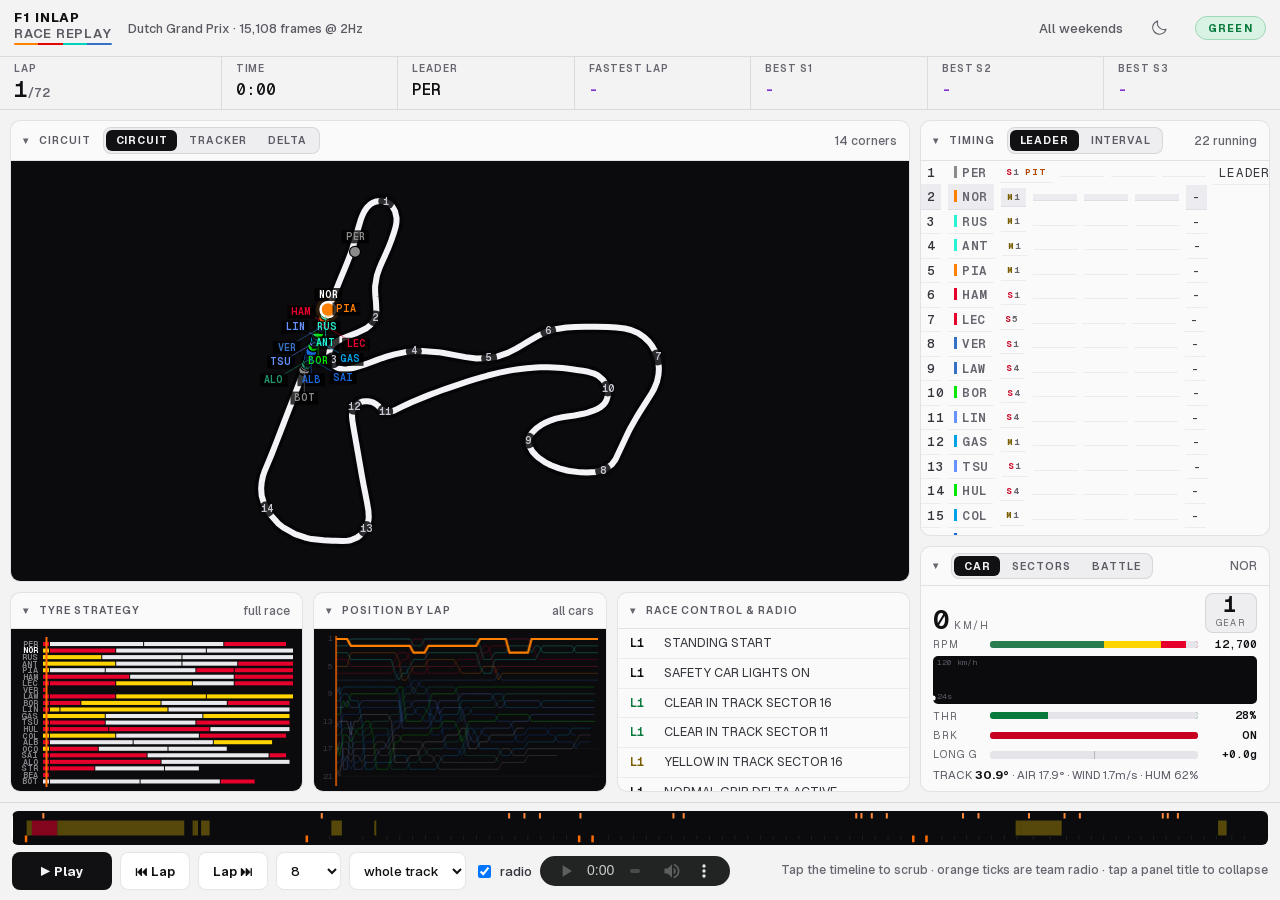
==== replay/dashboard.html @ 136c3734 "site: 2026-09-28 10:29 UTC" ====
<!doctype html>
<html lang="en">
<meta charset="utf-8">
<meta name="viewport" content="width=device-width,initial-scale=1,viewport-fit=cover">
<title>Race replay · F1 Inlap</title>
<link rel="stylesheet" href="../assets/brand.css">
<script>
(function(){var t=null;try{t=localStorage.getItem("inlap-theme")}catch(e){}if(t==="light"||t==="dark")document.documentElement.setAttribute("data-theme",t)})();
</script>
<script src="../assets/theme.js" defer></script>
<link rel="icon" href="../favicon.png" type="image/png">

<style>
  /* Old-school FOM timing screen: monospace, black, purple = overall best,
     green = personal best, yellow = neither. */
  :root{
    /* F1 Inlap design layer (28 Sep 2026): carbon surfaces a few points apart, grid lines as
       low-opacity white, and an ink scale where even the faintest label clears WCAG AA
       (--dim was #5a5a66 at ~2.9:1). Colour is reserved for DATA: purple/green/yellow timing,
       tyre compounds, flags, and orange = team radio. Selection UI is neutral, never orange. */
    --bg:#08080a; --card:#0f0f13; --raise:#16161c; --inset:#0a0a0d;
    --line:rgba(255,255,255,.07); --line2:rgba(255,255,255,.13);
    --fg:#ececf0; --fg2:#c3c3cb; --muted:#9a9aa6; --dim:#80808c;
    --ui:"Geist",-apple-system,"Segoe UI",Roboto,sans-serif;
    --hard:#e9e9ee; --neg:#ff5a6e; --screen:#0b0b0e;
    --row-line:rgba(255,255,255,.04); --row-hover:#121217; --row-on:#16161c; --track:#18181f; --mid:#3a3a45;
    --ctl-hover:#1d1d25; --ctl-active:#22222b; --radio-on:#241505; --radio-hover:#1a1208; --thumb:#24242c;
    --flag-g:#062b16; --flag-g-line:#10502c; --flag-y:#2e2905; --flag-y-line:#6b5f16; --flag-r:#2c060f; --flag-r-line:#7a1f2c;
    --accent:#ff6c00; --purple:#b14bff; --green:#22e07a; --yellow:#ffd400; --red:#e8002d;
    --mono:"Geist Mono",'SF Mono',ui-monospace,Menlo,Consolas,monospace;
  }
  @media (prefers-color-scheme:light){:root:not([data-theme="dark"]){
    /* LIGHT theme: chrome, tower and panels go light; the CANVAS views (map, strategy, lap
       chart, timeline, telemetry trace) stay dark "screens" (--screen), because every colour
       drawn on them was chosen against a dark background. Timing colours are re-stepped to
       clear 4.5:1 as text on the light panel: purple 6.3, green 5.2, amber 5.9, soft 5.8. */
    --bg:#f3f3f4; --card:#fafafb; --raise:#ffffff; --inset:#eeeef1;
    --line:rgba(17,17,20,.10); --line2:rgba(17,17,20,.2);
    --fg:#111114; --fg2:#34343b; --muted:#5a5a63; --dim:#66666f;
    --accent:#b34700; --purple:#7e2fd1; --green:#087a3d; --yellow:#7a5e00; --red:#c8001f;
    --hard:#4a4a52; --neg:#c8102e;
    --row-line:rgba(17,17,20,.06); --row-hover:#f0f0f3; --row-on:#ebebf0; --track:#e4e4e9; --mid:#b5b5bd;
    --ctl-hover:#ececef; --ctl-active:#e2e2e6; --radio-on:#fde8d7; --radio-hover:#fdf1e9; --thumb:#c9c9d0;
    --flag-g:#d8f3e4; --flag-g-line:#9ed8b6; --flag-y:#fbf0c4; --flag-y-line:#e0cc7a; --flag-r:#fde3e5; --flag-r-line:#f0a8b0;
  }}
  :root[data-theme="light"]{
    /* LIGHT theme: chrome, tower and panels go light; the CANVAS views (map, strategy, lap
       chart, timeline, telemetry trace) stay dark "screens" (--screen), because every colour
       drawn on them was chosen against a dark background. Timing colours are re-stepped to
       clear 4.5:1 as text on the light panel: purple 6.3, green 5.2, amber 5.9, soft 5.8. */
    --bg:#f3f3f4; --card:#fafafb; --raise:#ffffff; --inset:#eeeef1;
    --line:rgba(17,17,20,.10); --line2:rgba(17,17,20,.2);
    --fg:#111114; --fg2:#34343b; --muted:#5a5a63; --dim:#66666f;
    --accent:#b34700; --purple:#7e2fd1; --green:#087a3d; --yellow:#7a5e00; --red:#c8001f;
    --hard:#4a4a52; --neg:#c8102e;
    --row-line:rgba(17,17,20,.06); --row-hover:#f0f0f3; --row-on:#ebebf0; --track:#e4e4e9; --mid:#b5b5bd;
    --ctl-hover:#ececef; --ctl-active:#e2e2e6; --radio-on:#fde8d7; --radio-hover:#fdf1e9; --thumb:#c9c9d0;
    --flag-g:#d8f3e4; --flag-g-line:#9ed8b6; --flag-y:#fbf0c4; --flag-y-line:#e0cc7a; --flag-r:#fde3e5; --flag-r-line:#f0a8b0;
  }
  *{box-sizing:border-box;-webkit-tap-highlight-color:transparent}
  html,body{height:100%}
  body{margin:0;background:var(--bg);color:var(--fg);overflow:hidden;
       font:13px/1.4 var(--mono);padding-bottom:env(safe-area-inset-bottom);
       display:flex;flex-direction:column}
  /* header and footer size to their own content; main takes whatever is left. main used to
     be height:calc(100vh - 136px), which hardcoded the header height AND left nothing at all
     for the footer, so on any screen shorter than a big Mac display the transport controls
     rendered below the fold. With overflow:hidden on body they could not be scrolled to
     either: on a 1366x768 PC the PLAY button was sliced in half and the rest was gone. */
  header,footer{flex:0 0 auto}
  #load{position:fixed;inset:0;display:grid;place-items:center;background:#000;z-index:99;color:var(--muted)}

  header{border-bottom:1px solid var(--line);background:#050507}
  .top{display:flex;align-items:center;gap:10px;padding:7px 10px;min-width:0}
  /* #evt must be allowed to shrink. Without min-width:0 it refuses to compress, forces
     the header wider than the viewport, and the whole page scrolls horizontally, which
     pushed the flag badge and every panel's right-hand column (gaps!) off screen. */
  #evt{flex:1 1 auto;min-width:0;overflow:hidden;text-overflow:ellipsis;white-space:nowrap}
  .brand{font-weight:800;letter-spacing:.06em;font-size:13px;white-space:nowrap;color:var(--fg);text-decoration:none;
         display:inline-flex;flex-direction:column;gap:3px}
  .brand::after{content:"";height:2px;border-radius:1px;
         background:linear-gradient(90deg,#ff8000 0 25%,#e10600 25% 50%,#00d2be 50% 75%,#3671c6 75%)}
  .brand em{color:var(--accent);font-style:normal}
  .home{color:var(--muted);text-decoration:none;font-size:11px;white-space:nowrap}
  .home:hover{color:var(--fg)}
  @media (max-width:640px){.home{display:none}}
  .flag{margin-left:auto;padding:3px 10px;border-radius:4px;font-weight:800;letter-spacing:.1em;font-size:11px;
        background:var(--flag-g);color:var(--green);border:1px solid var(--flag-g-line)}
  .flag.YELLOW,.flag.SC,.flag.VSC{background:var(--flag-y);color:var(--yellow);border-color:var(--flag-y-line)}
  .flag.RED{background:var(--flag-r);color:var(--neg);border-color:var(--flag-r-line)}
  .stats{display:grid;grid-template-columns:repeat(7,minmax(0,1fr));gap:1px;background:var(--line);
         border-top:1px solid var(--line)}
  .st{background:#08080b;padding:4px 7px;min-width:0}
  .st s{display:block;font-size:8.5px;letter-spacing:.1em;color:var(--dim);text-decoration:none;white-space:nowrap}
  .st b{display:block;font-size:13px;font-weight:700;white-space:nowrap;overflow:hidden;text-overflow:ellipsis}
  .st b i{font-style:normal;color:var(--muted);font-size:11px}
  .p{color:var(--purple)} .g{color:var(--green)} .y{color:var(--yellow)}

  main{display:grid;grid-template-columns:minmax(0,1fr) 350px;
       grid-template-rows:minmax(0,1fr) minmax(0,200px);
       gap:8px;padding:8px;flex:1 1 auto;min-height:0}
  .panel{background:var(--card);border:1px solid var(--line);border-radius:6px;
         display:flex;flex-direction:column;overflow:hidden;min-height:0}
  .panel>h2{margin:0;padding:6px 9px;font-size:9px;letter-spacing:.14em;color:var(--dim);font-weight:700;
            display:flex;gap:8px;align-items:center;cursor:pointer;user-select:none;background:#08080b;
            border-bottom:1px solid var(--line);flex:0 0 auto}
  .panel>h2 .r{margin-left:auto;color:var(--muted);letter-spacing:0;font-weight:400;font-size:10px}
  .panel>h2::before{content:'▾';font-size:9px;color:var(--dim)}
  .panel.collapsed>h2::before{content:'▸'}
  .panel.collapsed>.body{display:none}
  .body{flex:1 1 auto;min-height:0;overflow:auto}
  canvas{display:block}
  .panel.map>.body{overflow:hidden}
  .panel.map canvas{width:100%;height:100%}

  table{width:100%;border-collapse:collapse}
  td{padding:2px 4px;font-size:12px;border-bottom:1px solid #121218;white-space:nowrap}
  tr.row{cursor:pointer} tr.row.on td{background:#171720}
  .pos{color:#fff;background:#1a1a22;text-align:center;width:20px;font-weight:700}
  .cd{font-weight:700;letter-spacing:.05em}
  .bar{display:inline-block;width:3px;height:12px;vertical-align:-1px;margin-right:5px}
  .gap{text-align:right;color:var(--muted)}
  .sec{text-align:right;font-size:10.5px;width:44px}
  .ty{font-size:9px;font-weight:800}
  .SOFT{color:var(--red)}.MEDIUM{color:var(--yellow)}.HARD{color:var(--hard)}
  .INTERMEDIATE{color:var(--green)}.WET{color:#3671c6}
  .pitf{color:var(--accent);font-weight:800;font-size:9px}

  #tel{padding:7px 9px;display:flex;flex-direction:column;gap:5px}
  .kv{display:flex;justify-content:space-between;font-size:11px;color:var(--muted)}
  .kv b{color:var(--fg)}
  .meter{height:5px;background:#16161c;border-radius:2px;overflow:hidden}
  .meter span{display:block;height:100%;width:0}
  /* Speed and gear read as the headline; everything else supports them. */
  .tbig{display:flex;align-items:flex-end;gap:10px}
  .spd{flex:1 1 auto;min-width:0;display:flex;align-items:baseline;gap:5px}
  .spd b{font-size:30px;font-weight:800;line-height:.95;letter-spacing:-.02em;font-variant-numeric:tabular-nums}
  .spd s{text-decoration:none;font-size:9px;letter-spacing:.14em;color:var(--dim)}
  .gearbox{flex:0 0 auto;text-align:center;border:1px solid var(--line);border-radius:6px;
           background:#101016;padding:0 10px 2px;min-width:46px}
  .gearbox b{display:block;font-size:21px;font-weight:800;line-height:1.1;color:var(--accent);
             font-variant-numeric:tabular-nums}
  .gearbox s{text-decoration:none;display:block;font-size:7.5px;letter-spacing:.14em;color:var(--dim)}
  /* Bars anchor their gradient to the TRACK and reveal it with a cover from the right. A
     gradient on the filled span itself would rescale as the value changes, so the same
     colour would mean a different number from one frame to the next. */
  .row{display:flex;align-items:center;gap:7px;font-size:9px;letter-spacing:.12em;color:var(--dim)}
  .row>s{text-decoration:none;flex:0 0 40px}
  .row>b{flex:0 0 52px;text-align:right;color:var(--fg);font-size:11px;letter-spacing:0;
         font-variant-numeric:tabular-nums}
  .track{position:relative;flex:1 1 auto;height:7px;border-radius:3px;overflow:hidden;background:#16161c}
  .track>span{position:absolute;top:0;right:0;height:100%;background:var(--track)}
  #rpmt{background:linear-gradient(90deg,#2a7d4f 0 55%,#ffd400 55% 82%,#e8002d 82%)}
  .track.thr{background:var(--green)} .track.brk{background:var(--red)}
  #telc{width:100%;height:54px;display:block;border-radius:5px;background:var(--screen)}
  /* ---- analysis tabs (CAR / SECTORS / BATTLE) ---------------------------------- */
  #anaBody{display:flex;flex-direction:column;min-height:0}
  #anaBody>div{min-height:0}
  .pad{padding:7px 9px}
  .sublabel{font-size:8.5px;letter-spacing:.12em;color:var(--dim);margin:0 0 5px}
  /* SECTORS: one line per sector, fastest first, so the eye reads down the S column */
  .srow{display:flex;align-items:center;gap:8px;padding:5px 0;border-bottom:1px solid var(--row-line)}
  .srow:last-child{border-bottom:0}
  .sk{flex:0 0 22px;font-size:11px;font-weight:800;color:var(--dim);letter-spacing:.06em}
  .sents{display:flex;gap:6px;flex:1 1 auto;min-width:0}
  .se{display:flex;align-items:center;gap:4px;flex:1 1 0;min-width:0}
  .se i{flex:0 0 3px;height:13px;border-radius:1px}
  .se b{font-size:11.5px;font-weight:800;letter-spacing:.03em;white-space:nowrap}
  .se u,.se span{white-space:nowrap;overflow:hidden;text-overflow:ellipsis}
  .se u{text-decoration:none;font-size:10.5px;color:var(--muted);font-variant-numeric:tabular-nums}
  .se.top b{color:var(--purple)} .se.top u{color:var(--fg)}
  .se.mine b{color:var(--accent)}
  .ideal{margin-top:7px;padding-top:6px;border-top:1px solid var(--line);
         font-size:10px;color:var(--dim);display:flex;justify-content:space-between;gap:8px}
  .ideal b{color:var(--fg);font-variant-numeric:tabular-nums}
  /* BATTLE: A on the left, rival on the right, bars point at whoever is winning that sector */
  .bhead{display:flex;align-items:center;gap:7px;margin-bottom:7px}
  .bhead b{font-size:15px;font-weight:800}
  .bhead span{color:var(--dim);font-size:10px}
  .bhead select{flex:1 1 auto;min-width:0}
  .bstat{display:grid;grid-template-columns:repeat(3,minmax(0,1fr));gap:1px;background:var(--line);
         border:1px solid var(--line);border-radius:5px;overflow:hidden;margin-bottom:8px}
  .bstat div{background:#0d0d11;padding:4px 7px;min-width:0}
  .bstat s{display:block;text-decoration:none;font-size:7.5px;letter-spacing:.11em;color:var(--dim);white-space:nowrap}
  .bstat b{display:block;font-size:13px;font-weight:800;font-variant-numeric:tabular-nums;
           white-space:nowrap;overflow:hidden;text-overflow:ellipsis}
  .brow{display:flex;align-items:center;gap:7px;margin:5px 0;font-size:9.5px;letter-spacing:.1em;color:var(--dim)}
  .brow>s{text-decoration:none;flex:0 0 26px}
  .brow>b{flex:0 0 54px;text-align:right;font-size:11px;letter-spacing:0;font-variant-numeric:tabular-nums}
  .btr{position:relative;flex:1 1 auto;height:11px;border-radius:3px;background:#131318;overflow:hidden}
  .btr i{position:absolute;left:50%;top:0;width:1px;height:100%;background:var(--mid)}
  .btr u{position:absolute;top:0;height:100%;width:0;left:50%;text-decoration:none;border-radius:2px}
  .brow.tot{margin-top:7px;padding-top:6px;border-top:1px solid var(--line)}
  .brow.tot>b{font-size:12px}
  .bnote{margin-top:8px;font-size:9.5px;line-height:1.5;color:var(--dim)}
  .bnote b{color:var(--fg2)}
  /* delta legend drawn under the map when the DELTA view is on */
  .dlg{display:flex;align-items:center;gap:6px;font-size:9px;letter-spacing:.1em;color:var(--dim)}
  .dlg span{width:40px;height:6px;border-radius:2px}
  .trend{font-size:9px;font-weight:800;margin-left:3px}
  .trend.up{color:var(--green)} .trend.dn{color:var(--neg)}
  .gtrack{position:relative;flex:1 1 auto;height:8px;border-radius:3px;overflow:hidden;background:#16161c}
  .gtrack i{position:absolute;left:50%;top:0;width:1px;height:100%;background:var(--mid)}
  .gtrack u{position:absolute;top:0;height:100%;width:0;left:50%;text-decoration:none}
  #wx{color:var(--dim);font-size:10px;line-height:1.45;margin-top:1px;
      white-space:nowrap;overflow:hidden;text-overflow:ellipsis}

  /* Without this #right is a grid item full of auto-height blocks, and the timing table
     (22 rows) spills out of its row and overlaps RACE CONTROL below it. Telemetry keeps its
     natural height; timing takes the rest and scrolls inside itself. */
  #right{display:flex;flex-direction:column;gap:8px;min-height:0}
  #right>#pCls{flex:1 1 auto;min-height:0}
  #right>#pTel{flex:0 0 auto}

  #bottom{grid-column:1/-1;display:grid;grid-template-columns:minmax(0,1.1fr) minmax(0,1fr) 300px;gap:8px;min-height:0}
  .msg{font-size:11px;color:var(--muted);padding:2px 9px;border-bottom:1px solid #121218;display:flex;gap:6px}
  .msg b{color:var(--fg);flex:0 0 28px}
  .msg.YELLOW b{color:var(--yellow)} .msg.RED b{color:var(--red)} .msg.GREEN b,.msg.CLEAR b{color:var(--green)}
  .msg.radio{color:var(--accent);cursor:pointer} .msg.radio.on{background:var(--radio-on);color:var(--fg)}

  footer{border-top:1px solid var(--line);background:#050507;padding:5px 8px 7px}
  #tlc{width:100%;height:34px;display:block;cursor:pointer}
  .ctl{display:flex;align-items:center;gap:6px;margin-top:5px;flex-wrap:wrap}
  button{background:#14141a;color:var(--fg);border:1px solid var(--line);border-radius:5px;
         padding:6px 10px;font:600 12px var(--mono);cursor:pointer;min-height:34px}
  button:active{background:#20202a} button.pl{min-width:78px;border-color:#3a3a46}
  select{background:#14141a;color:var(--fg);border:1px solid var(--line);border-radius:5px;
         padding:5px 6px;font:12px var(--mono);min-height:34px}
  audio{height:30px;max-width:190px;filter:invert(.9) hue-rotate(180deg)}
  .hint{margin-left:auto;color:var(--dim);font-size:10px}
  label.cb{display:flex;align-items:center;gap:4px;color:var(--muted);font-size:11px;cursor:pointer}
  .seg{display:inline-flex;border:1px solid var(--line);border-radius:4px;overflow:hidden;margin-left:6px}
  .seg button{border:0;border-radius:0;min-height:0;padding:2px 8px;font-size:9px;letter-spacing:.1em;
              background:#101016;color:var(--dim)}
  .seg button.on{background:var(--accent);color:#000;font-weight:800}


  /* ============ DESIGN LAYER ============================================================
     Pit wall at night. Chrome (labels, controls, headings) is set in Geist; every number,
     code and table stays in Geist Mono with tabular figures. Focal point: the lap counter. */
  #load{background:var(--bg)}
  .ld{display:flex;flex-direction:column;align-items:center;gap:14px;font:500 13px/1 var(--ui);color:var(--muted)}
  .ldmark{font:750 15px/1 var(--ui);letter-spacing:.07em;color:var(--fg);display:flex;flex-direction:column;gap:6px}
  .ldmark::after{content:"";height:3px;border-radius:2px;
     background:linear-gradient(90deg,#ff8000 0 25%,#e10600 25% 50%,#00d2be 50% 75%,#3671c6 75%)}

  header{background:var(--bg);border-bottom:1px solid var(--line)}
  .top{padding:8px 14px;gap:16px}
  .brand{font:750 13px/1 var(--ui);letter-spacing:.07em}
  .brand em{color:var(--muted);font-weight:600;letter-spacing:.06em}
  #evt{font:500 12.5px/1.2 var(--ui);color:var(--muted)}
  .home{font:500 13px/1 var(--ui);color:var(--muted)}
  .flag{font:700 10.5px/1 var(--ui);letter-spacing:.12em;padding:6px 12px;border-radius:999px}
  .stats{background:none;gap:0;grid-template-columns:1.25fr repeat(6,minmax(0,1fr))}
  .st{background:none;padding:7px 14px 8px;border-left:1px solid var(--line)}
  .st:first-child{border-left:0}
  .st s{font:600 10px/1 var(--ui);letter-spacing:.09em;color:var(--dim);margin-bottom:5px}
  .st b{font-size:16px;font-weight:600;font-variant-numeric:tabular-nums}
  .st b i{font-size:12px}
  #sLap{font-size:22px;font-weight:700;letter-spacing:-.02em;line-height:1}
  #sLap i{font-size:13px;color:var(--dim)}

  main{gap:10px;padding:10px}
  #right,#bottom{gap:10px}
  .panel{background:var(--card);border:1px solid var(--line);border-radius:10px}
  .panel>h2{font:600 10.5px/1 var(--ui);letter-spacing:.09em;color:var(--muted);background:none;
            padding:6px 12px;min-height:36px;border-bottom:1px solid var(--line);gap:10px}
  .panel>h2::before{color:var(--dim);font-size:10px}
  .panel>h2 .r{font:500 12px/1 var(--ui);color:var(--dim);letter-spacing:0}
  .panel>h2:hover{color:var(--fg)}
  /* segmented controls: neutral selection, so orange keeps meaning "radio" */
  .seg{border:1px solid var(--line);border-radius:8px;padding:2px;gap:2px;background:var(--inset);margin-left:2px}
  .seg button{border-radius:6px;padding:5px 10px;font:600 10.5px/1 var(--ui);letter-spacing:.08em;
              background:none;color:var(--muted);min-height:0;transition:background-color .15s,color .15s}
  .seg button:hover{color:var(--fg);background:var(--raise)}
  .seg button.on{background:var(--fg);color:var(--bg);font-weight:700}

  /* timing tower */
  td{padding:3px 6px;font-size:12.5px;border-bottom:1px solid var(--row-line);font-variant-numeric:tabular-nums}
  tr.row{transition:background-color .12s}
  tr.row:hover td{background:var(--row-hover)}
  tr.row.on td{background:var(--row-on)}
  .pos{background:none;color:var(--fg2);font-weight:600}
  .gap{color:var(--fg2)}

  /* car / sectors / battle: kept compact, because every pixel here comes out of the timing
     tower above it (the most-read panel). Target: 9+ tower rows at 1440x900. */
  #tel{padding:7px 12px;gap:4px}
  .spd b{font-size:28px;font-weight:700}
  .row>s{flex:0 0 50px}
  #telc{height:48px}
  .spd s,.gearbox s,.row>s,.sublabel,.bstat s,.brow,.dlg{font-family:var(--ui);color:var(--dim)}
  .spd s{font-size:10.5px}
  .gearbox{background:var(--inset);border-color:var(--line);border-radius:8px}
  .gearbox b{color:var(--fg)}
  /* canvas views are dark screens in BOTH themes: their drawing colours assume dark */
  .panel.map>.body,#pStint>.body,#pLap>.body{background:var(--screen)}
  #tlc{background:var(--screen);border-radius:6px}
  .gearbox s{font-size:9px}
  .row>s{font-size:10.5px;letter-spacing:.08em}
  .sublabel{font-size:10.5px;letter-spacing:.09em}
  .bstat{border-color:var(--line);background:var(--line);border-radius:8px}
  .bstat div{background:var(--inset);padding:6px 9px}
  .bstat s{font-size:9.5px}
  .bnote,.ideal,#wx{font-family:var(--ui);color:var(--muted)}
  #wx{font-size:11.5px}
  .track,.gtrack,.btr,.meter{background:var(--track)}

  /* race control and radio */
  .msg{font:12.5px/1.5 var(--ui);color:var(--fg2);padding:5px 12px;border-bottom:1px solid var(--row-line)}
  .msg b{font:700 12px/1.5 var(--mono)}
  .msg.radio{color:var(--accent)} .msg.radio:hover{background:var(--radio-hover)}

  /* transport */
  footer{background:var(--bg);border-top:1px solid var(--line);padding:8px 12px 10px}
  .ctl{gap:8px;margin-top:7px}
  button{font:600 13px/1 var(--ui);background:var(--raise);color:var(--fg);border:1px solid var(--line);
         border-radius:8px;padding:0 14px;min-height:38px;transition:background-color .15s,border-color .15s,transform .12s}
  button:hover{background:var(--ctl-hover);border-color:var(--line2)}
  button:active{transform:scale(.97);background:var(--ctl-active)}
  button.pl{background:var(--fg);color:var(--bg);border-color:transparent;min-width:100px;font-weight:700}
  button.pl:hover{opacity:.88}
  select{font:500 13px/1 var(--ui);background:var(--raise);color:var(--fg);border:1px solid var(--line);
         border-radius:8px;padding:0 10px;min-height:38px}
  label.cb{font:500 13px/1 var(--ui);color:var(--fg2);gap:6px}
  .hint{font:500 12px/1.3 var(--ui);color:var(--dim)}
  /* Desktop: the timing column runs the FULL height and the strategy / lap chart / race
     control strip sits under the map only. With the strip full-width the tower got the top
     row's height alone: 9 visible rows at 1440x900 and just 3 on a 1366x768 laptop. */
  @media (min-width:901px){
    #right{grid-column:2;grid-row:1 / span 2}
    #bottom{grid-column:1;grid-row:2;grid-template-columns:repeat(3,minmax(0,1fr))}
  }
  ::-webkit-scrollbar{width:8px;height:8px} ::-webkit-scrollbar-thumb{background:var(--thumb);border-radius:8px}
  ::-webkit-scrollbar-track{background:transparent}

  @media (max-width:900px){
    body{overflow:auto}
    .stats{grid-template-columns:repeat(3,minmax(0,1fr))}
    .top{flex-wrap:nowrap}
    #evt{display:none}
    main{grid-template-columns:1fr;grid-template-rows:none;grid-auto-rows:min-content;height:auto;padding:6px;gap:6px;flex:0 0 auto}
    .panel.map>.body{height:52vh}
    #right{display:contents}
    #bottom{grid-column:auto;grid-template-columns:1fr;gap:6px}
    #bottom .panel>.body{height:180px}
    #clswrap{max-height:48vh}
    .hint{display:none}
    footer{position:sticky;bottom:0;z-index:20}
    button{padding:9px 12px;min-height:42px;flex:1 1 auto} select{min-height:42px}
    audio{display:none}
    /* Sector columns are omitted from the DOM on mobile rather than hidden with CSS:
       display:none on a <td> still reserved its width, which pushed the gap column off
       a 430px screen even though the value was in the DOM. The stats bar carries the
       fastest sectors instead. */
  }
</style>

<div id="load"><div class="ld"><span class="ldmark" translate="no">F1 INLAP</span><span>Loading race data…</span></div></div>

<header>
  <div class="top">
    <a class="brand" href="../" title="F1 Inlap home" translate="no">F1 INLAP <em>RACE REPLAY</em></a>
    <div id="evt"></div>
    <a class="home" href="../#data">All weekends</a>
    <button class="theme-btn" type="button" aria-label="Switch theme"><svg class="i-moon" viewBox="0 0 256 256" fill="currentColor" aria-hidden="true"><path d="M233.54,142.23a8,8,0,0,0-8-2,88.08,88.08,0,0,1-109.8-109.8,8,8,0,0,0-10-10,104.84,104.84,0,0,0-52.91,37A104,104,0,0,0,136,224a103.09,103.09,0,0,0,62.52-20.88,104.84,104.84,0,0,0,37-52.91A8,8,0,0,0,233.54,142.23ZM188.9,190.34A88,88,0,0,1,65.66,67.11a89,89,0,0,1,31.4-26A106,106,0,0,0,96,56,104.11,104.11,0,0,0,200,160a106,106,0,0,0,14.92-1.06A89,89,0,0,1,188.9,190.34Z"/></svg><svg class="i-sun" viewBox="0 0 256 256" fill="currentColor" aria-hidden="true"><path d="M120,40V16a8,8,0,0,1,16,0V40a8,8,0,0,1-16,0Zm72,88a64,64,0,1,1-64-64A64.07,64.07,0,0,1,192,128Zm-16,0a48,48,0,1,0-48,48A48.05,48.05,0,0,0,176,128ZM58.34,69.66A8,8,0,0,0,69.66,58.34l-16-16A8,8,0,0,0,42.34,53.66Zm0,116.68-16,16a8,8,0,0,0,11.32,11.32l16-16a8,8,0,0,0-11.32-11.32ZM192,72a8,8,0,0,0,5.66-2.34l16-16a8,8,0,0,0-11.32-11.32l-16,16A8,8,0,0,0,192,72Zm5.66,114.34a8,8,0,0,0-11.32,11.32l16,16a8,8,0,0,0,11.32-11.32ZM48,128a8,8,0,0,0-8-8H16a8,8,0,0,0,0,16H40A8,8,0,0,0,48,128Zm80,80a8,8,0,0,0-8,8v24a8,8,0,0,0,16,0V216A8,8,0,0,0,128,208Zm112-88H216a8,8,0,0,0,0,16h24a8,8,0,0,0,0-16Z"/></svg></button>
    <div class="flag" id="flag">GREEN</div>
  </div>
  <div class="stats">
    <div class="st"><s>LAP</s><b id="sLap">-</b></div>
    <div class="st"><s>TIME</s><b id="sClock">0:00</b></div>
    <div class="st"><s>LEADER</s><b id="sLead">-</b></div>
    <div class="st"><s>FASTEST LAP</s><b id="sFast" class="p">-</b></div>
    <div class="st"><s>BEST S1</s><b id="sS1" class="p">-</b></div>
    <div class="st"><s>BEST S2</s><b id="sS2" class="p">-</b></div>
    <div class="st"><s>BEST S3</s><b id="sS3" class="p">-</b></div>
  </div>
</header>

<main>
  <div class="panel map" id="pMap">
    <h2><span id="mapTitle">CIRCUIT</span>
      <span class="seg" onclick="event.stopPropagation()">
        <button id="vCircuit" class="on" onclick="setView('circuit')">CIRCUIT</button><button id="vTracker" onclick="setView('tracker')">TRACKER</button><button id="vDelta" onclick="setView('delta')">DELTA</button>
      </span>
      <span class="r" id="mapr"></span></h2>
    <div class="body"><canvas id="mapc"></canvas></div></div>

  <div id="right">
    <div class="panel" id="pCls"><h2>TIMING
      <span class="seg" onclick="event.stopPropagation()">
        <button id="gmLead" class="on" onclick="setGapMode('lead')">LEADER</button><button id="gmInt" onclick="setGapMode('int')">INTERVAL</button>
      </span>
      <span class="r" id="clsr"></span></h2>
      <div class="body" id="clswrap"><table id="cls"></table></div></div>
    <div class="panel" id="pTel"><h2>
      <span class="seg" onclick="event.stopPropagation()">
        <button id="tabCar" class="on" onclick="setTab('car')">CAR</button><button id="tabSec" onclick="setTab('sec')">SECTORS</button><button id="tabBat" onclick="setTab('bat')">BATTLE</button>
      </span>
      <span class="r" id="selc"></span></h2>
      <div class="body" id="anaBody">
      <div id="tel">
        <div class="tbig">
          <div class="spd"><b id="vv">0</b><s>KM/H</s></div>
          <div class="gearbox" id="gearwrap"><b id="gr">N</b><s>GEAR</s></div>
        </div>
        <div class="row" id="rpmrow"><s>RPM</s>
          <div class="track" id="rpmt"><span id="rb"></span></div><b id="rv">0</b></div>
        <canvas id="telc"></canvas>
        <div class="row"><s>THR</s><div class="track thr"><span id="tb"></span></div><b id="tt">0%</b></div>
        <div class="row"><s>BRK</s><div class="track brk"><span id="bb"></span></div><b id="bt">off</b></div>
        <div class="row"><s>LONG G</s>
          <div class="gtrack"><i></i><u id="gb"></u></div><b id="gv">0.0</b></div>
        <div id="wx"></div></div>

      <div id="secv" class="pad" style="display:none">
        <div class="sublabel">FASTEST IN EACH SECTOR
          <span class="seg" onclick="event.stopPropagation()" style="margin-left:6px">
            <button id="smForm" class="on" onclick="setSecMode('form')">RECENT</button><button id="smBest" onclick="setSecMode('best')">BEST</button>
          </span></div>
        <div id="secrows"></div>
        <div class="ideal" id="secideal"></div>
      </div>

      <div id="batv" class="pad" style="display:none">
        <div class="bhead"><b id="batA">-</b><span>vs</span><select id="rival"></select></div>
        <div class="bstat">
          <div><s>GAP NOW</s><b id="bgNow">-</b></div>
          <div><s>TREND</s><b id="bgTrend">-</b></div>
          <div><s>CLOSING IN</s><b id="bgCatch">-</b></div>
        </div>
        <div id="batbars"></div>
        <div class="bnote" id="batnote"></div>
      </div>
      </div></div>
  </div>

  <div id="bottom">
    <div class="panel" id="pStint"><h2>TYRE STRATEGY <span class="r">full race</span></h2>
      <div class="body"><canvas id="stc" style="width:100%;height:100%"></canvas></div></div>
    <div class="panel" id="pLap"><h2>POSITION BY LAP <span class="r">all cars</span></h2>
      <div class="body"><canvas id="lcc" style="width:100%;height:100%"></canvas></div></div>
    <div class="panel" id="pMsg"><h2>RACE CONTROL &amp; RADIO</h2><div class="body" id="rc"></div></div>
  </div>
</main>

<footer>
  <canvas id="tlc"></canvas>
  <div class="ctl">
    <button class="pl" id="play">▶ Play</button>
    <button id="plap" aria-label="Previous lap">⏮ Lap</button>
    <button id="nlap" aria-label="Next lap">Lap ⏭</button>
    <select id="rate" aria-label="Playback speed"><option>1</option><option>2</option><option selected>8</option><option>20</option><option>60</option><option>150</option></select>
    <select id="focus" aria-label="Map focus"><option value="">whole track</option></select>
    <label class="cb"><input type="checkbox" id="autoradio" checked> radio</label>
    <audio id="au" controls preload="none"></audio>
    <span class="hint">Tap the timeline to scrub · orange ticks are team radio · tap a panel title to collapse</span>
  </div>
</footer>

<script>
const $=s=>document.querySelector(s),TAU=Math.PI*2;
let D,F=0,playing=false,sel=null,last=0,codes=[],dpr=Math.min(devicePixelRatio||1,2);
let lastRadio=-1,nowPlaying=null,mapView='circuit';
let lastDom=0,lastClsHTML='',lastMsgHTML='';

// Drop any car the feed listed but never gave a full record for. Monza 2026 emitted a phantom
// entrant ("241": no team, all-null coordinates, no laps), and because every consumer here
// assumes laps[code] exists it took the WHOLE replay down with
// "Cannot read properties of undefined". Skipping one car beats showing nothing.
function sanitise(d){
  const bad=Object.keys(d.drivers||{}).filter(c =>
    !(d.laps&&d.laps[c]&&d.laps[c].length) || !(d.pos&&d.pos[c]) || !(d.stints&&d.stints[c]));
  if(bad.length){
    console.warn('replay: dropping incomplete car(s)', bad);
    for(const c of bad){ delete d.drivers[c]; for(const k of ['pos','laps','prog','stints']) if(d[k]) delete d[k][c]; }
    d.radio=(d.radio||[]).filter(r=>!bad.includes(r.code));
  }
  return d;
}

fetch(new URLSearchParams(location.search).get('f') || 'replay-2026-12-R.json')
  .then(r=>r.json())
  .then(d=>{D=sanitise(d);init()})
  .catch(e=>$('#load').textContent='could not load replay data: '+e);

function init(){
  codes=Object.keys(D.pos);
  $('#evt').textContent=`${D.meta.event} · ${D.meta.frames.toLocaleString()} frames @ ${D.meta.hz}Hz`;
  $('#mapr').textContent=D.track.corners.length+' corners';
  const o=D.track.outline;
  D._bb=o.reduce((a,[x,y])=>({x0:Math.min(a.x0,x),x1:Math.max(a.x1,x),y0:Math.min(a.y0,y),y1:Math.max(a.y1,y)}),{x0:1e9,x1:-1e9,y0:1e9,y1:-1e9});
  D._laps={};for(const c in D.laps)D._laps[c]=D.laps[c].slice().sort((a,b)=>a.t-b.t);
  D._rc=(D.raceControl||[]).filter(m=>m.msg).sort((a,b)=>a.t-b.t);
  D._radio=(D.radio||[]).slice().sort((a,b)=>a.t-b.t);
  D._maxLap=D.meta.totalLaps||Math.max(...Object.values(D._laps).flat().map(l=>l.lap));

  // every sector and every completed lap, in the order they were SET, so the stats bar
  // can answer "fastest so far at this moment" rather than "fastest of the whole race"
  D._sectors=[];D._lapsDone=[];
  for(const c in D._laps) for(const l of D._laps[c]){
    for(const i of [1,2,3]){const v=l['s'+i],t=l['s'+i+'t'];if(v&&t)D._sectors.push({i,t,v,code:c,lap:l.lap})}
    if(l.time&&l.s3t)D._lapsDone.push({t:l.s3t,v:l.time,code:c,lap:l.lap});
  }
  D._sectors.sort((a,b)=>a.t-b.t);D._lapsDone.sort((a,b)=>a.t-b.t);

  sel=codes.find(c=>(D._laps[c][0]||{}).pos===1)||codes[0];
  const h=new URLSearchParams(location.hash.slice(1));
  if(h.has('t'))F=clamp(parseFloat(h.get('t'))*D.meta.hz,0,D.meta.frames-1);
  if(h.has('d')&&D.pos[h.get('d')])sel=h.get('d');
  if(h.get('v')==='tracker')mapView='tracker';
  const fo=$('#focus');codes.slice().sort().forEach(c=>fo.insertAdjacentHTML('beforeend',`<option value="${c}">follow ${c}</option>`));
  $('#load').remove();
  // rival list for the BATTLE tab; empty value = whichever car is currently ahead on track
  $('#rival').innerHTML='<option value="">car ahead</option>'+
    codes.slice().sort().map(c=>`<option value="${c}">${c}</option>`).join('');
  $('#rival').onchange=()=>paint(true);

  document.querySelectorAll('.panel>h2').forEach(x=>x.onclick=()=>{
    x.parentElement.classList.toggle('collapsed');requestAnimationFrame(()=>{size();paint()})});
  addEventListener('resize',()=>{size();paint()});
  $('#play').onclick=()=>{playing=!playing;$('#play').textContent=playing?'❚❚ Pause':'▶ Play';last=performance.now();if(playing)requestAnimationFrame(tick)};
  $('#plap').onclick=()=>jumpLap(-1);
  $('#nlap').onclick=()=>jumpLap(1);
  $('#focus').onchange=paint;
  $('#tlc').onclick=e=>{const r=e.target.getBoundingClientRect();F=clamp((e.clientX-r.left)/r.width*(D.meta.frames-1),0,D.meta.frames-1);paint(true)};
  $('#mapc').onclick=e=>{const r=e.target.getBoundingClientRect();
    if(mapView==='tracker'){const rows=order(now()).filter(z=>z.pr!=null);
      const c=$('#mapc'),H=c.height-24*dpr,rowH=Math.min(H/Math.max(rows.length,8),34*dpr);
      const i=Math.floor(((e.clientY-r.top)*dpr-16*dpr)/rowH);
      if(rows[i]){sel=rows[i].code;paint()} return}
    const b=pick(e.clientX-r.left,e.clientY-r.top);if(b){sel=b;paint()}};
  addEventListener('keydown',e=>{
    if(e.key==='ArrowRight'){F=clamp(F+D.meta.hz,0,D.meta.frames-1);paint()}
    if(e.key==='ArrowLeft'){F=clamp(F-D.meta.hz,0,D.meta.frames-1);paint()}
    if(e.key==='.')jumpLap(1); if(e.key===',')jumpLap(-1);
    if(e.key===' '){e.preventDefault();$('#play').click()}});
  if(mapView==='tracker')setView('tracker');
  size();paint();
}
const clamp=(v,a,b)=>Math.max(a,Math.min(b,v));
const narrow=()=>matchMedia('(max-width:900px)').matches;
function setView(v){mapView=v;
  document.getElementById('vCircuit').classList.toggle('on',v==='circuit');
  document.getElementById('vTracker').classList.toggle('on',v==='tracker');
  document.getElementById('vDelta').classList.toggle('on',v==='delta');
  document.getElementById('mapTitle').textContent=
    v==='circuit'?'CIRCUIT':(v==='tracker'?'TRACKER':'SPEED DELTA');
  paint()}
const fmt=s=>s==null?'-':(s>=60?`${Math.floor(s/60)}:${(s%60).toFixed(3).padStart(6,'0')}`:s.toFixed(3));
function now(){return D.meta.t0+F/D.meta.hz}
function size(){for(const id of['mapc','stc','lcc','tlc','telc']){const c=document.getElementById(id);
  if(!c||!c.clientWidth)continue;c.width=c.clientWidth*dpr;c.height=c.clientHeight*dpr}}

function jumpLap(dir){
  // "skip a lap" means the LEADER's lap boundaries, which is what a viewer means by it
  const t=now(),lead=$('#sLead').textContent;
  const L=(D._laps[lead]||D._laps[sel]||[]).map(l=>l.t).sort((a,b)=>a-b);
  let target=null;
  if(dir>0)target=L.find(x=>x>t+0.5);
  else{const before=L.filter(x=>x<t-0.5);target=before[before.length-1]}
  if(target==null)return;
  F=clamp((target-D.meta.t0)*D.meta.hz,0,D.meta.frames-1);paint(true);
}
function tick(n){if(!playing)return;const dt=(n-last)/1000;last=n;const b=now();
  F+=dt*D.meta.hz*parseFloat($('#rate').value);
  if(F>=D.meta.frames-1){F=D.meta.frames-1;playing=false;$('#play').textContent='▶ Play'}
  autoRadio(b,now());paint();requestAnimationFrame(tick)}
function at(code,f){const p=D.pos[code],i=Math.floor(f),j=Math.min(i+1,D.meta.frames-1),a=f-i;
  if(p.x[i]==null||p.x[j]==null)return null;return[p.x[i]*(1-a)+p.x[j]*a,p.y[i]*(1-a)+p.y[j]*a]}
function lapAt(c,t){const L=D._laps[c]||[];let r=null;for(const l of L){if(l.t<=t)r=l;else break}return r}
function progAt(c,f){const a=D.prog&&D.prog[c];return a?a[Math.round(f)]:null}
const STCODE={'1':'GREEN','2':'YELLOW','4':'SC','5':'RED','6':'VSC','7':'GREEN'};
function trackStatus(t){let st='GREEN';for(const r of (D.trackStatus||[])){if(r.t>t)break;st=STCODE[r.code]||'GREEN'}return st}

function view(){const c=$('#mapc'),b=D._bb,pad=40*dpr,foc=$('#focus').value;
  let s=Math.min((c.width-2*pad)/(b.x1-b.x0),(c.height-2*pad)/(b.y1-b.y0));
  let cx=(b.x0+b.x1)/2,cy=(b.y0+b.y1)/2;
  if(foc&&D.pos[foc]){const q=at(foc,F);if(q){s*=3.1;cx=q[0];cy=q[1]}}
  return{s,ox:c.width/2-cx*s,oy:c.height/2+cy*s}}
function pick(px,py){const{s,ox,oy}=view();let best=null,bd=1e9;
  for(const c of codes){const q=at(c,F);if(!q)continue;
    const dx=q[0]*s+ox-px*dpr,dy=-q[1]*s+oy-py*dpr,d=dx*dx+dy*dy;if(d<bd){bd=d;best=c}}
  return bd<(32*dpr)**2?best:null}

function bestSoFar(t){
  const out={lap:null,s:[null,null,null]};
  for(const s of D._sectors){if(s.t>t)break;
    const cur=out.s[s.i-1];if(!cur||s.v<cur.v)out.s[s.i-1]={v:s.v,code:s.code,lap:s.lap}}
  for(const l of D._lapsDone){if(l.t>t)break;
    if(!out.lap||l.v<out.lap.v)out.lap={v:l.v,code:l.code,lap:l.lap}}
  return out}
function pbSector(c,k,t){let b=1e9;for(const l of (D._laps[c]||[])){
  const v=l['s'+k],ts=l['s'+k+'t'];if(v&&ts&&ts<=t&&v<b)b=v}return b}
function lastCompleted(c,t){const L=D._laps[c]||[];let r=null;
  for(const l of L){if(l.s3t&&l.s3t<=t)r=l}return r}

function paint(force){
  // Canvases repaint every frame; the HTML panels do NOT. Rebuilding a 20-row table and
  // a 40-item message list via innerHTML at 60fps forces a full relayout each time, which
  // is what made the whole page flicker. 6 Hz is faster than anyone reads.
  const t=now(),st=trackStatus(t),best=bestSoFar(t);
  const nowMs=performance.now();
  const doDom=force||!playing||(nowMs-lastDom)>160;
  if(doDom)lastDom=nowMs;
  (mapView==='tracker'?drawTracker(t,st):drawMap(t,st));   // delta draws over the map
  if(doDom){drawTiming(t,best);drawMsgs(t)}
  if(anaTab==='car')drawTel();
  else if(doDom&&anaTab==='sec')drawSectors(t);
  else if(doDom&&anaTab==='bat')drawBattle(t);
  drawStints();drawLapChart();drawTimeline();
  const w=(D.weather||[]).filter(x=>x.t<=t).pop();
  $('#wx').innerHTML=w?`TRACK <b style="color:var(--fg)">${w.track.toFixed(1)}°</b> · AIR ${w.air.toFixed(1)}° · WIND ${w.wind.toFixed(1)}m/s · HUM ${w.hum.toFixed(0)}%${w.rain?' · <b style="color:#3671c6">RAIN</b>':''}`:'';
  const el=t-D.meta.t0;
  $('#sClock').textContent=`${Math.floor(el/60)}:${String(Math.floor(el%60)).padStart(2,'0')}`;
  $('#flag').textContent={SC:'SAFETY CAR',VSC:'VIRTUAL SC',YELLOW:'YELLOW',RED:'RED FLAG',GREEN:'GREEN'}[st];
  $('#flag').className='flag '+(st==='GREEN'?'':st);
  $('#sFast').innerHTML=best.lap?`${fmt(best.lap.v)} <i>${best.lap.code}</i>`:'-';
  for(const i of [1,2,3]){const b=best.s[i-1];
    $('#sS'+i).innerHTML=b?`${b.v.toFixed(3)} <i>${b.code}</i>`:'-'}
  $('#selc').textContent=sel;
}

/* Colour the circuit by where the selected car carries more speed than its rival, averaged
   over their recent racing laps. Drawn from the cars' OWN binned positions rather than the
   stored outline: both the colour and the geometry then come from the same progress index,
   so a segment cannot be coloured with a neighbour's data. Labelled in km/h, never seconds -
   a time delta at this sample rate would not be honest (see the note above drawSectors). */
function drawDelta(t){
  const c=$('#mapc'),g=c.getContext('2d');if(!c.width)return;
  const riv=rivalOf(t);
  const ra=repLapRange(sel,t,8),rb=riv?repLapRange(riv,t,8):null;
  $('#mapr').textContent=riv?`${sel} vs ${riv} · last ${Math.min(ra?ra.n:0,rb?rb.n:0)} laps`:'no rival';
  if(!riv||!ra||!rb||ra.n<2||rb.n<2){
    g.font=`${11*dpr}px ${getComputedStyle(document.body).fontFamily}`;
    g.fillStyle='#8d8d98';g.textAlign='center';g.textBaseline='middle';
    g.fillText('not enough racing laps yet for a comparison',c.width/2,c.height/2);
    return}
  const A=speedProfile(sel,ra.from,ra.to),B=speedProfile(riv,rb.from,rb.to);
  const {s,ox,oy}=view();
  // 3-bin moving average (~260 m). The bin-to-bin signal flips sign 20 times a lap raw and
  // 12 times smoothed: the extra flips are sampling noise, not the cars trading advantage
  // every 90 metres, and they made the circuit read as green/red dashes.
  const raw=[];
  for(let k=0;k<NBIN;k++)raw[k]=(A.v[k]!=null&&B.v[k]!=null)?A.v[k]-B.v[k]:null;
  const dvs=[];
  for(let k=0;k<NBIN;k++){
    const w=[raw[(k-1+NBIN)%NBIN],raw[k],raw[(k+1)%NBIN]].filter(x=>x!=null);
    dvs[k]=w.length?w.reduce((a,b)=>a+b,0)/w.length:null}
  let mx=0;
  for(let k=0;k<NBIN;k++)if(dvs[k]!=null)mx=Math.max(mx,Math.abs(dvs[k]));
  mx=Math.max(5,mx);
  const tw=Math.max(9*dpr,26*dpr*s/9);
  g.lineCap='round';g.lineJoin='round';
  for(let k=0;k<NBIN;k++){
    const p0=A.xy[k],p1=A.xy[(k+1)%NBIN];
    if(!p0||!p1)continue;
    const dv=dvs[k];
    g.beginPath();
    g.moveTo(p0[0]*s+ox,-p0[1]*s+oy);g.lineTo(p1[0]*s+ox,-p1[1]*s+oy);
    if(dv==null){g.strokeStyle='#2a2a33'}
    else{const f=Math.min(1,Math.abs(dv)/mx);
      g.strokeStyle=dv>=0?`rgba(34,224,122,${0.25+0.75*f})`:`rgba(232,0,45,${0.25+0.75*f})`}
    g.lineWidth=tw;g.stroke()}
  // scale + legend, top-left
  g.font=`700 ${9*dpr}px ${getComputedStyle(document.body).fontFamily}`;
  g.textAlign='left';g.textBaseline='top';
  g.fillStyle='#22e07a';g.fillText(`${sel} FASTER`,10*dpr,10*dpr);
  g.fillStyle='#e8002d';g.fillText(`${riv} FASTER`,10*dpr,24*dpr);
  g.fillStyle='#5a5a66';g.fillText(`full colour = ${mx.toFixed(0)} km/h`,10*dpr,38*dpr);
}

function drawMap(t,st){
  const c=$('#mapc'),g=c.getContext('2d');if(!c.width)return;
  $('#mapr').textContent=D.track.corners.length+' corners';
  const {s,ox,oy}=view();
  g.clearRect(0,0,c.width,c.height);
  if(st!=='GREEN'){g.fillStyle=st==='RED'?'rgba(232,0,45,.06)':'rgba(255,212,0,.045)';g.fillRect(0,0,c.width,c.height)}
  if(mapView==='delta'){drawDelta(t)}else{
  const P=D.track.outline;g.lineJoin=g.lineCap='round';
  g.beginPath();P.forEach(([x,y],i)=>i?g.lineTo(x*s+ox,-y*s+oy):g.moveTo(x*s+ox,-y*s+oy));g.closePath();
  // dark casing first, then a light "asphalt" ribbon on top, so the circuit reads as a
  // white line without the cars losing contrast against it
  // floor the width: it scales with zoom, and at full-circuit zoom the scaled value fell
  // under a couple of pixels, which is what made the track almost invisible
  const tw=Math.max(6*dpr, 20*dpr*s/9);
  g.strokeStyle='#050507';g.lineWidth=tw+7*dpr;g.stroke();
  g.strokeStyle=st==='RED'?'#8d2a3c':(st==='GREEN'?'#f2f2f7':'#8d8129');g.lineWidth=tw;g.stroke();
  const a=P[0],b=P[1]||P[0];
  g.save();g.translate(a[0]*s+ox,-a[1]*s+oy);g.rotate(Math.atan2(-(b[1]-a[1]),b[0]-a[0]));
  g.fillStyle='#fff';g.fillRect(-1.5*dpr,-10*dpr*s/9,3*dpr,20*dpr*s/9);g.restore();
  }
  g.font=`700 ${10*dpr}px ${getComputedStyle(document.body).fontFamily}`;
  g.textAlign='center';g.textBaseline='middle';
  D.track.corners.forEach(k=>{const X=k.x*s+ox,Y=-k.y*s+oy;
    g.fillStyle='rgba(8,8,11,.85)';g.beginPath();g.arc(X,Y,8*dpr,0,TAU);g.fill();
    g.fillStyle='#c8c8d2';g.fillText(k.n,X,Y)});

  const rows=order(t),pts=[];
  for(let i=rows.length-1;i>=0;i--){const code=rows[i].code,q=at(code,F);if(!q)continue;
    const on=code===sel,X=q[0]*s+ox,Y=-q[1]*s+oy,col=D.drivers[code].color;
    g.lineWidth=2.5*dpr;g.strokeStyle=col+'50';g.beginPath();
    for(let k=0;k<4;k++){const p2=at(code,Math.max(0,F-k));if(!p2)break;
      k?g.lineTo(p2[0]*s+ox,-p2[1]*s+oy):g.moveTo(p2[0]*s+ox,-p2[1]*s+oy)}
    g.stroke();
    if(on){g.beginPath();g.arc(X,Y,12*dpr,0,TAU);g.fillStyle=col+'25';g.fill()}
    g.beginPath();g.arc(X,Y,(on?7.5:5.5)*dpr,0,TAU);g.fillStyle=col;g.fill();
    g.lineWidth=(on?2.4:1.2)*dpr;g.strokeStyle=on?'#fff':'#000';g.stroke();
    pts.push({X,Y,code,on,col,rank:i})}
  placeLabels(g,pts);
}

/* TRACKER: the field strung out along the race distance, the way a timing "gap chart"
   shows it. x is each car's PROGRESS (laps completed + fraction of the current lap),
   which is the same quantity the gap calculation uses, so a car a full lap down sits
   exactly one gridline behind. The window follows the leader, so the background scrolls
   right to left as the race runs. y is race position, top to bottom. */
function drawTracker(t,st){
  const c=$('#mapc'),g=c.getContext('2d');if(!c.width)return;
  g.clearRect(0,0,c.width,c.height);
  if(st!=='GREEN'){g.fillStyle=st==='RED'?'rgba(232,0,45,.05)':'rgba(255,212,0,.04)';g.fillRect(0,0,c.width,c.height)}
  const rows=order(t).filter(r=>r.pr!=null);
  if(!rows.length){drawMap(t,st);return}

  // x is the TIME gap behind the leader, not track distance. Distance spacing misleads:
  // one second is ~83 m at 300 km/h but ~28 m at 100 km/h, so a distance axis squashes
  // and stretches the field depending on where cars happen to be on the lap.
  const leadCode=rows[0].code;
  rows.forEach(r=>{r.gap=(r.code===leadCode)?0:(gapTo(leadCode,r.code)??null)});
  const lapRef=(lastCompleted(leadCode,t)||{}).time||80;
  const SPAN=narrow()?lapRef*1.35:lapRef*2.0;     // seconds of gap across the canvas
  const padR=narrow()?58*dpr:96*dpr, padT=16*dpr, padB=8*dpr;
  const W=c.width-padR, H=c.height-padT-padB;
  const x=gap=>W-(gap/SPAN)*W;                    // leader pinned near the right edge
  $('#mapr').textContent=Math.round(SPAN)+'s of gap shown';
  const n=Math.max(rows.length,8);
  const rowH=Math.min(H/n, 34*dpr);
  const y=i=>padT+rowH*(i+0.5);

  // gridlines every 10s, with a bolder rule at each whole lap down
  g.textBaseline='alphabetic';
  g.font=`700 ${11*dpr}px ${getComputedStyle(document.body).fontFamily}`;
  for(let sec=0;sec<=SPAN;sec+=10){
    const gx=x(sec);if(gx<0||gx>c.width)continue;
    g.strokeStyle='#131319';g.lineWidth=1*dpr;
    g.beginPath();g.moveTo(gx,padT-8*dpr);g.lineTo(gx,c.height-padB);g.stroke();
    g.fillStyle='#2a2a34';g.textAlign='center';
    if(sec)g.fillText('-'+sec+'s',gx,c.height-padB+0*dpr);
  }
  for(let k=1;k*lapRef<=SPAN;k++){
    const gx=x(k*lapRef);if(gx<0||gx>c.width)continue;
    g.strokeStyle='#26262e';g.lineWidth=2*dpr;
    g.beginPath();g.moveTo(gx,padT-8*dpr);g.lineTo(gx,c.height-padB);g.stroke();
    g.fillStyle='#3a3a46';g.font=`700 ${12*dpr}px ${getComputedStyle(document.body).fontFamily}`;
    g.textAlign='left';g.fillText('+'+k+' LAP',gx+5*dpr,padT+4*dpr);
  }

  const COL={SOFT:'#e8002d',MEDIUM:'#ffd400',HARD:'#e9e9ee',INTERMEDIATE:'#22e07a',WET:'#3671c6'};
  g.textBaseline='middle';
  const MINX=48*dpr;
  rows.forEach((r,i)=>{
    // a car more than SPAN laps down would fall off the canvas entirely, so pin it to
    // the left margin and flag it rather than let it silently disappear
    let cx=(r.gap==null)?MINX:x(r.gap);const off=cx<MINX;if(off)cx=MINX;
    const cy=y(i),on=r.code===sel,col=D.drivers[r.code].color;
    const lp=r.lp,comp=lp.compound||'',h=Math.min(rowH*0.62,17*dpr);
    // pit / stint marker, then tyre disc, then the car block, then the code
    g.fillStyle=COL[comp]||'#44444e';
    g.fillRect(cx-40*dpr,cy-h/2,5*dpr,h);
    g.beginPath();g.arc(cx-24*dpr,cy,h*0.46,0,TAU);
    g.strokeStyle=COL[comp]||'#44444e';g.lineWidth=1.8*dpr;g.stroke();
    g.fillStyle=COL[comp]||'#8b8b96';g.font=`800 ${9*dpr}px ${getComputedStyle(document.body).fontFamily}`;
    g.textAlign='center';g.fillText(comp.slice(0,1),cx-24*dpr,cy+0.5*dpr);
    // the car itself
    g.fillStyle=col;g.fillRect(cx-13*dpr,cy-h*0.34,24*dpr,h*0.68);
    g.fillStyle='rgba(0,0,0,.45)';g.fillRect(cx-13*dpr,cy-h*0.34,6*dpr,h*0.68);
    if(on){g.strokeStyle='#fff';g.lineWidth=2*dpr;g.strokeRect(cx-14*dpr,cy-h*0.34-1*dpr,26*dpr,h*0.68+2*dpr)}
    g.fillStyle=on?'#fff':'#cfcfd8';
    g.font=`800 ${12*dpr}px ${getComputedStyle(document.body).fontFamily}`;g.textAlign='left';
    g.fillText(r.code,cx+16*dpr,cy);
    if(lp.pit){g.fillStyle='#ff6c00';g.font=`800 ${8.5*dpr}px ${getComputedStyle(document.body).fontFamily}`;
      g.fillText('PIT',cx+16*dpr,cy+10*dpr)}
    if(off){g.fillStyle='#5a5a66';g.font=`800 ${11*dpr}px ${getComputedStyle(document.body).fontFamily}`;
      g.textAlign='right';g.fillText('\u00ab',cx-44*dpr,cy)}
  });
}

/* Labels pile on top of each other whenever the field bunches: a standing start, a
   restart, a safety car. Place them by priority (selected car, then race order),
   trying offsets around the dot, drawing a leader line when the label is pushed away,
   and dropping any label that cannot find clear space. The selected car always wins. */
function placeLabels(g,pts){
  const CW=7.2*dpr,H=13*dpr,placed=[];
  const CAND=[[0,-15],[0,15],[22,-9],[-22,-9],[22,9],[-22,9],[0,-28],[0,28],[34,-20],[-34,-20],[34,20],[-34,20]];
  const hit=r=>placed.some(p=>Math.abs(p.x-r.x)<(p.w+r.w)/2+2&&Math.abs(p.y-r.y)<(p.h+r.h)/2+1);
  g.font=`700 ${10*dpr}px ${getComputedStyle(document.body).fontFamily}`;
  g.textAlign='center';g.textBaseline='middle';
  for(const p of pts.slice().sort((a,b)=>(b.on-a.on)||(a.rank-b.rank))){
    const w=p.code.length*CW+6*dpr;let put=null;
    for(const [dx,dy] of CAND){const r={x:p.X+dx*dpr,y:p.Y+dy*dpr,w,h:H};if(!hit(r)){put=r;break}}
    if(!put){if(!p.on)continue;put={x:p.X,y:p.Y-15*dpr,w,h:H}}
    placed.push(put);
    const far=Math.hypot(put.x-p.X,put.y-p.Y)>18*dpr;
    if(far){g.strokeStyle=p.col+'80';g.lineWidth=1*dpr;g.beginPath();
      g.moveTo(p.X,p.Y);g.lineTo(put.x,put.y);g.stroke()}
    g.fillStyle='rgba(0,0,0,.78)';g.fillRect(put.x-w/2,put.y-H/2,w,H);
    g.fillStyle=p.on?'#fff':p.col;g.fillText(p.code,put.x,put.y);
  }
}

function order(t){
  const rows=[];
  for(const code of codes){const lp=lapAt(code,t);if(!lp)continue;if(!at(code,F))continue;
    rows.push({code,lp,pr:progAt(code,F)})}
  const havePr=rows.every(r=>r.pr!=null)&&trackStatus(t)!=='RED';
  rows.sort((a,b)=>havePr?(b.pr-a.pr):((a.lp.pos||99)-(b.lp.pos||99)));
  return rows}
/* Progress is monotonic now, so "when was the leader at this progress" is a binary
   search rather than a backwards scan. The leader's array is compacted first: it can
   contain nulls (pit lane, missing samples) and a search that lands on one used to
   return null, which silently pinned a merely lapped car to the far left of the
   tracker as if it were minutes down. */
/* The compacted progress array does NOT depend on the current frame, so it is built ONCE
   per car and kept. The old version rebuilt it per (code, upto) and cached a single entry,
   which was fine while every call shared one frame - but the trend arrows need the gap as
   it was 30s ago too, and two alternating `upto` values would have thrashed that cache and
   rebuilt an 11.5k-element array on every row of every repaint.
   Searching the whole array rather than a prefix is also more correct: prog is cumulative,
   so the crossing for a car that is behind always lies in the past anyway. */
const _comp={};
function compact(code){
  if(_comp[code])return _comp[code];
  const a=D.prog[code]||[],f=[],pv=[];
  for(let i=0;i<a.length;i++){const v=a[i];if(v!=null){f.push(i);pv.push(v)}}
  return _comp[code]={f,p:pv}}
/* Seconds between `code` and `ahead`: how long ago was `ahead` at the point `code` has just
   reached. Measured, not estimated - multiplying a progress difference by a lap time looked
   tempting and is wrong by up to 5s, because a lap fraction is not linear in time. */
function gapAt(ahead,code,frame){
  const a=D.prog[code];if(!a)return null;
  const pb=a[Math.round(frame)];if(pb==null)return null;
  const ix=compact(ahead);
  if(!ix.p.length||pb<=ix.p[0])return null;      // never was this far back
  let lo=0,hi=ix.p.length-1;
  while(lo<hi){const mid=(lo+hi)>>1;if(ix.p[mid]<pb)lo=mid+1;else hi=mid}
  const i1=lo,i0=Math.max(0,lo-1);
  const p0=ix.p[i0],p1=ix.p[i1];
  const fr=(p1>p0)?(pb-p0)/(p1-p0):0;
  const fm=ix.f[i0]+(ix.f[i1]-ix.f[i0])*fr;
  return (frame-fm)/D.meta.hz}
function gapTo(lead,code){return gapAt(lead,code,F)}

/* ---- representative laps -------------------------------------------------------------
   Any comparison between two drivers is meaningless unless both laps were raced. Drop the
   in-lap, the out-lap after it, and anything more than 10% off that driver's own best,
   which is what removes safety-car laps, traffic and mistakes. Verified on Madrid: 54 of
   57 laps survive for Norris, the three dropped being exactly his stop and the lap out. */
const REP_TOL=1.10;
function repLaps(code,t,n){
  const L=D._laps[code]||[];
  let best=1e9;
  for(const l of L)if(l.t<=t&&l.time&&l.time<best)best=l.time;
  if(best>=1e9)return[];
  const out=[];
  for(let i=0;i<L.length;i++){const l=L[i];
    if(!l.time||!l.s3t||l.s3t>t)continue;
    if(l.pit)continue;
    if(i&&L[i-1].pit)continue;
    if(l.time>best*REP_TOL)continue;
    out.push(l)}
  return n?out.slice(-n):out}
const median=a=>{const b=a.slice().sort((x,y)=>x-y),m=b.length>>1;
  return b.length%2?b[m]:(b[m-1]+b[m])/2};
const mean=a=>a.reduce((x,y)=>x+y,0)/a.length;
/* "Recent form" is the MEAN, not the median, and that choice matters. Sector times sum to
   the lap time EXACTLY in the feed (verified: diff 0.0000), and means preserve that -
   medians do not. With medians the three sector deltas read -0.152/-0.293/-0.120 while the
   lap delta read -0.386, so anyone adding up the sectors got a different answer from the
   total sitting underneath them. The representative-lap filter already removes the outliers
   a median would protect against, so additivity is the better trade. */
/* BEST and RECENT deliberately use DIFFERENT lap sets, because they answer different
   questions. BEST is the fastest sector of the session on F1's own convention - every lap
   counts, including the one where the driver pitted at the end, because a sector is still
   a sector. It therefore agrees exactly with the BEST S1/S2/S3 boxes in the stats bar,
   which matters: the same number appearing twice on one screen with two values destroys
   trust faster than either being slightly off. RECENT is about representative race pace,
   so it uses the filtered racing laps only.
   Timing is per SECTOR, not per lap: S1 counts the moment S1 is set, not when the lap ends,
   or a replay would show a sector best appearing a lap late. */
function sectorVal(code,t,k,mode,n){
  if(mode==='best'){
    let b=null;
    for(const l of (D._laps[code]||[])){
      const v=l['s'+k],ts=l['s'+k+'t'];
      if(v&&ts&&ts<=t&&(b==null||v<b))b=v}
    return b}
  const v=repLaps(code,t,n).map(l=>l['s'+k]).filter(Boolean);
  return v.length?mean(v):null}
function lapVal(code,t,mode,n){
  if(mode==='best'){
    let b=null;
    for(const l of (D._laps[code]||[]))
      if(l.time&&l.s3t&&l.s3t<=t&&(b==null||l.time<b))b=l.time;
    return b}
  const v=repLaps(code,t,n).map(l=>l.time).filter(Boolean);
  return v.length?mean(v):null}
function sectorRank(t,k,mode,n){
  const rows=[];
  for(const c of codes){const v=sectorVal(c,t,k,mode,n);if(v)rows.push({code:c,v})}
  return rows.sort((a,b)=>a.v-b.v)}

/* Mean speed per track-fraction bin over a set of laps. Single-lap comparisons are NOT
   usable at 2 Hz (a speed-derived lap delta carries ~0.5s of error, as large as the
   differences being measured), but averaged over several laps the profile repeats across
   disjoint windows at r~0.7, so it is a real characteristic of how the two cars differ. */
const NBIN=60, _sp={};
function speedProfile(code,fromLap,toLap){
  const key=code+'|'+fromLap+'|'+toLap;
  if(_sp[key])return _sp[key];
  const a=D.prog[code]||[],v=(D.pos[code]||{}).v||[],X=(D.pos[code]||{}).x||[],Y=(D.pos[code]||{}).y||[];
  const sv=new Float64Array(NBIN),sx=new Float64Array(NBIN),sy=new Float64Array(NBIN),n=new Int32Array(NBIN);
  for(let i=0;i<a.length;i++){const pr=a[i];if(pr==null)continue;
    const fl=Math.floor(pr),lap=fl+1;
    if(lap<fromLap||lap>toLap)continue;
    if(v[i]==null||X[i]==null||Y[i]==null)continue;
    let k=((pr-fl)*NBIN)|0;if(k<0)k=0;if(k>=NBIN)k=NBIN-1;
    sv[k]+=v[i];sx[k]+=X[i];sy[k]+=Y[i];n[k]++}
  const out={v:new Array(NBIN),xy:new Array(NBIN)};
  for(let k=0;k<NBIN;k++){
    out.v[k]=n[k]?sv[k]/n[k]:null;
    out.xy[k]=n[k]?[sx[k]/n[k],sy[k]/n[k]]:null}
  return _sp[key]=out}
function repLapRange(code,t,n){
  const L=repLaps(code,t,n);
  return L.length?{from:L[0].lap,to:L[L.length-1].lap,n:L.length}:null}

function drawTiming(t,best){
  const rows=order(t);if(!rows.length)return;
  const lead=rows[0].code,red=trackStatus(t)==='RED';
  $('#sLead').textContent=lead;
  $('#sLap').innerHTML=`${Math.min(D._maxLap,Math.max(...rows.map(r=>r.lp.lap)))}<i>/${D._maxLap}</i>`;
  $('#clsr').textContent=rows.length+' running';
  const html=rows.map((r,i)=>{
    const d=D.drivers[r.code],lp=r.lp,prev=lastCompleted(r.code,t)||{};
    let gs;
    if(i===0)gs='LEADER';
    else if(red)gs='-';
    else{const down=(rows[0].pr!=null&&r.pr!=null)?Math.floor(rows[0].pr-r.pr):0;
      if(down>=1)gs='+'+down+'L';
      else{
        // LEADER = gap to the front of the race. INTERVAL = gap to the car directly ahead,
        // which is the one that actually decides whether a pass is coming.
        const ref=gapMode==='int'?rows[i-1].code:lead;
        const g=gapAt(ref,r.code,F);
        if(g==null)gs='-';
        else{
          // is that gap closing or stretching? same exact measurement, TREND_W seconds back
          const gp=gapAt(ref,r.code,Math.max(0,F-TREND_W*D.meta.hz));
          let tr='';
          if(gp!=null){const dd=g-gp;
            if(dd<-0.15)tr='<span class="trend up">▲</span>';
            else if(dd>0.15)tr='<span class="trend dn">▼</span>'}
          gs='+'+g.toFixed(1)+tr}}}
    const secs=narrow()?'':[1,2,3].map(k=>{
      const v=prev['s'+k];if(!v)return '<td class="sec"></td>';
      const b=best.s[k-1];
      const cls=(b&&b.code===r.code&&Math.abs(b.v-v)<1e-6)?'p':(v<=pbSector(r.code,k,t)+1e-6?'g':'y');
      return `<td class="sec ${cls}">${v.toFixed(3)}</td>`}).join('');
    return `<tr class="row${r.code===sel?' on':''}" onclick="sel='${r.code}';paint()">
      <td class="pos">${i+1}</td>
      <td><span class="bar" style="background:${d.color}"></span><span class="cd">${r.code}</span></td>
      <td class="ty ${lp.compound||''}">${(lp.compound||'').slice(0,1)}<span style="color:var(--dim)">${lp.age??''}</span>${lp.pit?' <span class="pitf">PIT</span>':''}</td>
      ${secs}<td class="gap">${gs}</td></tr>`}).join('');
  if(html!==lastClsHTML){lastClsHTML=html;$('#cls').innerHTML=html}   // skip identical repaints
}

// Longitudinal g from the speed channel. There is no accelerometer in the feed, so this is
// a central difference over one second (dv/dt / 9.81), which smooths the 2 Hz sampling. It
// under-reads true peaks: real braking touches ~5g, this tops out nearer 3.5g. TRACE_S is
// how many race-seconds of history the trace shows.
const TRACE_S=24, G_FS=5;      // g full-scale on the bar (peak braking here reads ~4.4)
function gAt(p,i){
  const a=p.v[i-1],b=p.v[i+1];
  if(a==null||b==null)return 0;
  return ((b-a)/3.6)/(2/D.meta.hz)/9.81;
}
/* ---- SECTORS + BATTLE -----------------------------------------------------------------
   Everything quantitative here comes from the SECTOR TIMES, which are exact in the feed.
   A tempting alternative was to derive a continuous delta trace from the speed channel,
   but at 2 Hz that carries ~0.5s of error on a lap - the same size as the gaps being
   measured - so it is only used for the qualitative on-track DELTA view, in km/h, averaged
   over several laps where the profile is demonstrably repeatable. */
let anaTab='car', secMode='form', gapMode='lead', FORM_N=5, TREND_W=45;

function setTab(v){anaTab=v;
  for(const [id,k] of [['tabCar','car'],['tabSec','sec'],['tabBat','bat']])
    $('#'+id).classList.toggle('on',k===v);
  $('#tel').style.display=v==='car'?'':'none';
  $('#secv').style.display=v==='sec'?'':'none';
  $('#batv').style.display=v==='bat'?'':'none';
  paint(true)}
function setSecMode(v){secMode=v;
  $('#smForm').classList.toggle('on',v==='form');$('#smBest').classList.toggle('on',v==='best');
  paint(true)}
function setGapMode(v){gapMode=v;
  $('#gmLead').classList.toggle('on',v==='lead');$('#gmInt').classList.toggle('on',v==='int');
  lastClsHTML='';paint(true)}

// the car directly ahead of `code` on the road, or null if it is leading
function carAhead(t,code){
  const rows=order(t),i=rows.findIndex(r=>r.code===code);
  return i>0?rows[i-1].code:null}
function rivalOf(t){
  const r=$('#rival').value;
  if(r&&r!==sel&&D.pos[r])return r;
  return carAhead(t,sel)}

function drawSectors(t){
  const n=FORM_N,rows=[];
  for(const k of [1,2,3]){
    const rk=sectorRank(t,k,secMode,n);
    if(!rk.length){rows.push(`<div class="srow"><div class="sk">S${k}</div><div class="sents"><span style="color:var(--dim);font-size:10px">no laps yet</span></div></div>`);continue}
    const top=rk[0];
    const mineIx=rk.findIndex(x=>x.code===sel);
    // ALWAYS three slots. The panel is 350px: a fourth entry ran off the edge and clipped
    // its own rank badge. If the selected car is outside the top three it takes the third
    // slot and carries its real position, so you can still see where your car stands.
    const show=mineIx>2?rk.slice(0,2).concat([rk[mineIx]]):rk.slice(0,3);
    const ents=show.map((x,i)=>{
      const d=D.drivers[x.code]||{};
      const val=i===0?x.v.toFixed(3):'+'+(x.v-top.v).toFixed(3);
      const cls='se'+(i===0?' top':'')+(x.code===sel?' mine':'');
      const rank=(mineIx>2&&i===2)?`<span style="color:var(--dim);font-size:9px">P${mineIx+1}</span>`:'';
      return `<div class="${cls}"><i style="background:${d.color||'#555'}"></i><b>${x.code}</b><u>${val}</u>${rank}</div>`}).join('');
    rows.push(`<div class="srow"><div class="sk">S${k}</div><div class="sents">${ents}</div></div>`);
  }
  $('#secrows').innerHTML=rows.join('');
  // ideal lap = the three fastest sectors added together, whoever set them
  const bests=[1,2,3].map(k=>sectorRank(t,k,secMode,n)[0]).filter(Boolean);
  if(bests.length===3){
    const ideal=bests.reduce((a,x)=>a+x.v,0);
    const mine=[1,2,3].map(k=>sectorVal(sel,t,k,secMode,n));
    const mineSum=mine.every(Boolean)?mine.reduce((a,b)=>a+b,0):null;
    $('#secideal').innerHTML=
      `<span>IDEAL LAP <b>${fmt(ideal)}</b></span>`+
      (mineSum?`<span>${sel} <b>${fmt(mineSum)}</b> <span style="color:var(--dim)">${mineSum>ideal?'+'+(mineSum-ideal).toFixed(3):''}</span></span>`:'');
  } else $('#secideal').innerHTML='';
}

function bar(el,val,scale,invert){
  // diverging bar: negative (quicker) points LEFT toward the selected car's name
  const w=Math.min(50,Math.abs(val)/scale*50);
  el.style.width=w+'%';
  el.style.left=(val<0?50-w:50)+'%';
  el.style.background=(val<0)!==!!invert?'var(--green)':'var(--neg)'}

function drawBattle(t){
  const riv=rivalOf(t);
  $('#batA').textContent=sel;
  $('#batA').style.color=(D.drivers[sel]||{}).color||'#fff';
  if(!riv||riv===sel){
    $('#batbars').innerHTML='';
    $('#batnote').textContent='Leading the race - no car ahead to compare against. Pick a rival above.';
    for(const id of ['bgNow','bgTrend','bgCatch'])$('#'+id).textContent='-';
    return}
  // exact, measured gap - and the same measurement TREND_W seconds ago for the trend
  let catchNote='';
  const gNow=gapAt(riv,sel,F),gThen=gapAt(riv,sel,Math.max(0,F-TREND_W*D.meta.hz));
  const lp=lapAt(sel,t),lt=(lp&&lp.time)||median(repLaps(sel,t,5).map(l=>l.time))||95;
  $('#bgNow').textContent=gNow==null?'-':(gNow>=0?'+':'')+gNow.toFixed(2)+'s';
  let perLap=null;
  // A trend only means anything while both cars are actually racing. In qualifying, or
  // across a pit stop, the gap to the car ahead jumps by half a minute and the arithmetic
  // faithfully reported "94.72s/lap", which is worse than saying nothing.
  const TREND_MAX=5;
  if(gNow!=null&&gThen!=null&&Math.abs((gNow-gThen)*(lt/TREND_W))<=TREND_MAX){
    perLap=(gNow-gThen)*(lt/TREND_W);           // seconds gained or lost per lap
    const closing=perLap<0;
    $('#bgTrend').innerHTML=`<span style="color:${closing?'var(--green)':'var(--neg)'}">`+
      `${closing?'▲':'▼'} ${Math.abs(perLap).toFixed(2)}s<span style="font-size:9px">/lap</span></span>`;
    const lapNow=(lapAt(sel,t)||{}).lap||0, left=Math.max(0,D._maxLap-lapNow);
    if(closing&&gNow>0&&Math.abs(perLap)>0.02){
      const laps=Math.ceil(gNow/Math.abs(perLap));
      // at this rate, does the catch actually happen before the chequered flag?
      $('#bgCatch').innerHTML=laps<=left
        ? `<span style="color:var(--green)">${laps} lap${laps===1?'':'s'}</span>`
        : `<span style="color:var(--muted)">${laps} laps</span>`;
      catchNote=laps<=left
        ? `At this rate the catch comes with <b>${left-laps}</b> lap${left-laps===1?'':'s'} to spare.`
        : `At this rate that takes <b>${laps}</b> laps, and only <b>${left}</b> remain.`;
    } else $('#bgCatch').innerHTML=closing?'-':'<span style="color:var(--muted)">losing ground</span>';
  } else {$('#bgTrend').innerHTML='<span style="color:var(--dim)">-</span>';
          $('#bgCatch').innerHTML='<span style="color:var(--dim)">-</span>'}

  // Where the time actually goes, from the exact sector times. Averaging RACING laps is the
  // right comparison in a Grand Prix, but a qualifying session has none by construction -
  // every lap is an out-lap, a flyer or an in-lap - so the panel fell back to "the last 0
  // racing laps" and drew four empty bars. Compare best sectors instead when that happens,
  // which is the comparison that actually means something in qualifying.
  const nA0=repLaps(sel,t,FORM_N).length,nB0=repLaps(riv,t,FORM_N).length;
  const mode=Math.min(nA0,nB0)>=3?'form':'best';
  const d=[1,2,3].map(k=>{
    const a=sectorVal(sel,t,k,mode,FORM_N),b=sectorVal(riv,t,k,mode,FORM_N);
    return (a!=null&&b!=null)?a-b:null});
  // the total is the SUM of the parts by construction, so the panel always reconciles
  const tot=d.every(x=>x!=null)?d[0]+d[1]+d[2]:null;
  // every bar shares ONE scale, including the total: scaling the LAP bar separately made a
  // -0.290 total draw exactly as long as a -0.180 sector, which reads as "the same size"
  const scale=Math.max(0.05,...d.filter(x=>x!=null).map(Math.abs),Math.abs(tot||0));
  if(d.every(x=>x==null)){
    $('#batbars').innerHTML='';
    $('#batnote').innerHTML=`No comparable sector times for <b>${sel}</b> and <b>${riv}</b> yet.`;
    return}
  $('#batbars').innerHTML=[1,2,3].map(k=>{
    const v=d[k-1];
    return `<div class="brow"><s>S${k}</s><div class="btr"><i></i><u id="bb${k}"></u></div>`+
      `<b style="color:${v==null?'var(--dim)':(v<0?'var(--green)':'var(--neg)')}">`+
      `${v==null?'-':(v>0?'+':'')+v.toFixed(3)}</b></div>`}).join('')+
    `<div class="brow tot"><s>LAP</s><div class="btr"><i></i><u id="bbT"></u></div>`+
    `<b style="color:${tot==null?'var(--dim)':(tot<0?'var(--green)':'var(--neg)')}">`+
    `${tot==null?'-':(tot>0?'+':'')+tot.toFixed(3)}</b></div>`;
  for(const k of [1,2,3])if(d[k-1]!=null)bar($('#bb'+k),d[k-1],scale);
  if(tot!=null)bar($('#bbT'),tot,scale);

  let verdict='';
  if(tot!=null&&d.every(x=>x!=null)){
    const wsec=d.indexOf(Math.min(...d)),lsec=d.indexOf(Math.max(...d));
    verdict=`Strongest in <b>S${wsec+1}</b> (${d[wsec]>0?'+':''}${d[wsec].toFixed(3)}), `+
            `weakest in <b>S${lsec+1}</b> (${d[lsec]>0?'+':''}${d[lsec].toFixed(3)}). `+
            `Sectors add up to the lap figure.`;
  }
  const basis=mode==='form'
    ? `Average of the last <b>${Math.min(nA0,nB0)}</b> racing laps for each (pit, out and safety-car laps excluded).`
    : `<b>Best sector</b> of the session for each: not enough green racing laps yet for a pace average.`;
  $('#batnote').innerHTML=`${basis} ${verdict} `+
    `<span style="color:var(--dim)">Negative means ${sel} is quicker.</span>`+
    (catchNote?` ${catchNote}`:'');
}

function drawTel(){
  const p=D.pos[sel],i=Math.round(F);
  const v=p.v[i]??0, th=(p.thr?p.thr[i]:null)??0, br=(p.brk?p.brk[i]:null)??0;
  $('#vv').textContent=v;
  $('#tt').textContent=Math.round(th)+'%'; $('#tb').style.width=(100-th)+'%';
  $('#bt').textContent=br?'ON':'off';      $('#bb').style.width=(br?0:100)+'%';

  // gear + rpm only exist in bundles exported after Sep 2026; hide the rows for older ones
  const hasG=!!p.gear, hasR=!!p.rpm;
  $('#gearwrap').style.display=hasG?'':'none';
  $('#rpmrow').style.display=hasR?'':'none';
  if(hasG){const g=p.gear[i]; $('#gr').textContent=(g==null||g<1)?'N':g}
  if(hasR){
    const r=(p.rpm[i]??0)*100;
    // full scale = the highest RPM anyone hit all session, floored at 11,000. Compute it with
    // a loop: rpm arrays are ~11.5k long per car and Math.max(...arr) spreads every element
    // as an argument, which is a stack-overflow risk across 22 cars. Units matter here - the
    // arrays are RPM/100, so scale to real RPM BEFORE applying the floor.
    if(D._rpmMax==null){
      let mx=0;
      for(const q of Object.values(D.pos)){if(!q.rpm)continue;
        for(const x of q.rpm)if(x!=null&&x>mx)mx=x}
      D._rpmMax=Math.max(11000,mx*100);
    }
    $('#rv').textContent=r?r.toLocaleString():'0';
    $('#rb').style.width=(100-Math.min(100,r/D._rpmMax*100))+'%';
  }

  const gg=gAt(p,i);
  $('#gv').textContent=(gg>=0?'+':'')+gg.toFixed(1)+'g';
  const w=Math.min(50,Math.abs(gg)/G_FS*50), u=$('#gb');
  u.style.background=gg>=0?'var(--green)':'var(--red)';
  u.style.left=(gg>=0?50:50-w)+'%'; u.style.width=w+'%';

  drawTrace(p,i);
}

// Rolling trace: speed line over a green throttle floor, with braking shaded red. This is
// what makes the panel read as live rather than as a set of numbers that happen to change.
function drawTrace(p,i){
  const c=$('#telc'),g=c.getContext('2d');if(!c.width)return;
  g.clearRect(0,0,c.width,c.height);
  const n=Math.round(TRACE_S*D.meta.hz), i0=Math.max(0,i-n), W=c.width, H=c.height;
  const span=Math.max(1,i-i0), X=k=>(k-i0)/span*W;
  const vmax=Math.max(120,...p.v.slice(i0,i+1).filter(x=>x!=null));
  const Y=v=>H-6*dpr-(v/vmax)*(H-12*dpr);

  for(let k=i0;k<i;k++){                                   // brake shading
    if((p.brk?p.brk[k]:0)>0){g.fillStyle='rgba(232,0,45,.22)';g.fillRect(X(k),0,Math.max(1,X(k+1)-X(k)),H)}
  }
  g.beginPath();g.moveTo(X(i0),H);                          // throttle floor
  for(let k=i0;k<=i;k++)g.lineTo(X(k),H-((p.thr?p.thr[k]:0)??0)/100*(H*0.34));
  g.lineTo(X(i),H);g.closePath();g.fillStyle='rgba(34,224,122,.20)';g.fill();

  g.beginPath();                                            // speed trace
  let started=false;
  for(let k=i0;k<=i;k++){const v=p.v[k];if(v==null)continue;
    started?g.lineTo(X(k),Y(v)):(g.moveTo(X(k),Y(v)),started=true)}
  g.strokeStyle='#ff6c00';g.lineWidth=1.6*dpr;g.lineJoin='round';g.stroke();

  const v=p.v[i];                                           // head marker
  if(v!=null){g.beginPath();g.arc(X(i),Y(v),2.6*dpr,0,TAU);g.fillStyle='#fff';g.fill()}
  g.fillStyle='#5a5a66';g.font=`${8*dpr}px ${getComputedStyle(document.body).fontFamily}`;
  g.textBaseline='top';g.fillText(`${Math.round(vmax)} km/h`,4*dpr,3*dpr);
  g.textBaseline='bottom';g.fillText(`${TRACE_S}s`,4*dpr,H-3*dpr);
}

function drawStints(){
  const c=$('#stc'),g=c.getContext('2d');if(!c.width)return;g.clearRect(0,0,c.width,c.height);
  const S=D.stints||{},rows=order(now()).map(r=>r.code).filter(x=>S[x]);if(!rows.length)return;
  const padL=32*dpr,padT=12*dpr,h=(c.height-padT-6*dpr)/rows.length,W=c.width-padL-8*dpr;
  const COL={SOFT:'#e8002d',MEDIUM:'#ffd400',HARD:'#e9e9ee',INTERMEDIATE:'#22e07a',WET:'#3671c6'};
  g.font=`700 ${8.5*dpr}px ${getComputedStyle(document.body).fontFamily}`;g.textBaseline='middle';
  rows.forEach((code,i)=>{const y=padT+i*h;
    g.fillStyle=code===sel?'#fff':'rgba(234,234,240,.55)';g.textAlign='right';g.fillText(code,padL-5*dpr,y+h/2);
    for(const st of S[code]){const x0=padL+(st.from-1)/D._maxLap*W,x1=padL+st.to/D._maxLap*W;
      g.fillStyle=COL[st.compound]||'#44444e';g.fillRect(x0,y+1*dpr,Math.max(1.5*dpr,x1-x0-1*dpr),h-2.5*dpr)}});
  const lapNow=Math.max(...order(now()).map(r=>r.lp.lap));
  g.fillStyle='#ff6c00';g.fillRect(padL+lapNow/D._maxLap*W-1*dpr,padT-4*dpr,2*dpr,c.height-padT)}

function drawLapChart(){
  const c=$('#lcc'),g=c.getContext('2d');if(!c.width)return;g.clearRect(0,0,c.width,c.height);
  const padL=22*dpr,padT=10*dpr,padB=8*dpr,W=c.width-padL-8*dpr,H=c.height-padT-padB,N=codes.length;
  g.lineWidth=1*dpr;g.font=`${8*dpr}px ${getComputedStyle(document.body).fontFamily}`;
  g.textAlign='right';g.textBaseline='middle';
  for(let p=1;p<=N;p+=4){const y=padT+(p-1)/(N-1)*H;
    g.strokeStyle='#141419';g.beginPath();g.moveTo(padL,y);g.lineTo(c.width-8*dpr,y);g.stroke();
    g.fillStyle='#3a3a44';g.fillText(p,padL-3*dpr,y)}
  for(const code of codes){const L=D._laps[code];if(!L)continue;
    g.strokeStyle=code===sel?D.drivers[code].color:D.drivers[code].color+'3a';
    g.lineWidth=(code===sel?2.2:1)*dpr;g.beginPath();let st=false;
    for(const l of L){if(l.pos==null)continue;
      const x=padL+(l.lap-1)/Math.max(1,D._maxLap-1)*W,y=padT+(l.pos-1)/(N-1)*H;
      st?g.lineTo(x,y):g.moveTo(x,y);st=true}
    g.stroke()}
  const lapNow=Math.max(...order(now()).map(r=>r.lp.lap));
  g.strokeStyle='#ff6c00';g.lineWidth=1.4*dpr;g.beginPath();
  const x=padL+(lapNow-1)/Math.max(1,D._maxLap-1)*W;g.moveTo(x,padT-3*dpr);g.lineTo(x,padT+H+3*dpr);g.stroke()}

function drawTimeline(){
  const c=$('#tlc'),g=c.getContext('2d');if(!c.width)return;const W=c.width,H=c.height;
  g.clearRect(0,0,W,H);const span=D.meta.t1-D.meta.t0,X=t=>(t-D.meta.t0)/span*W;
  g.fillStyle='#0b0b0e';g.fillRect(0,H*.28,W,H*.44);
  let cur='GREEN',prev=D.meta.t0;
  for(const r of (D.trackStatus||[])){const s=STCODE[r.code]||'GREEN';
    if(s!==cur){band(g,X(prev),X(r.t),cur,H);prev=r.t;cur=s}}
  band(g,X(prev),W,cur,H);
  const L=D._laps[sel]||[];
  g.fillStyle='#1e1e26';for(const l of L)g.fillRect(X(l.t),H*.72,1,H*.12);
  g.fillStyle='#ff6c00';for(const l of L)if(l.pit)g.fillRect(X(l.t)-1,H*.72,2.5,H*.2);
  g.fillStyle='#ff8a3d';for(const r of D._radio)g.fillRect(X(r.t)-1,H*.06,2,H*.16);
  const x=X(now());g.fillStyle='#fff';g.fillRect(x-1,0,2,H)}
function band(g,x0,x1,st,H){if(st==='GREEN')return;
  g.fillStyle=st==='RED'?'rgba(232,0,45,.55)':'rgba(255,212,0,.30)';
  g.fillRect(x0,H*.28,Math.max(2,x1-x0),H*.44)}

function drawMsgs(t){
  const items=[...D._rc.filter(m=>m.t<=t).map(m=>({...m,k:'rc'})),
               ...D._radio.filter(r=>r.t<=t).map(r=>({...r,k:'radio'}))]
              .sort((a,b)=>a.t-b.t).slice(-40).reverse();
  const html=items.map(m=>m.k==='radio'
    ? `<div class="msg radio${nowPlaying===m.url?' on':''}" onclick="playRadio('${m.url}','${m.src||''}')"><b>${m.code}</b><span>${nowPlaying===m.url?'❚❚':'▸'} TEAM RADIO</span></div>`
    : `<div class="msg ${(m.flag||'').replace(/\s+/g,'.')}"><b>L${m.lap??'-'}</b><span>${m.msg}</span></div>`).join('');
  if(html!==lastMsgHTML){lastMsgHTML=html;$('#rc').innerHTML=html}}
function playRadio(u,fb){const a=$('#au');nowPlaying=u;
  a.onerror=()=>{if(fb&&a.src!==fb){a.onerror=null;a.src=fb;a.play().catch(()=>{})}};
  a.src=u;a.play().catch(()=>{});paint()}
function autoRadio(t0,t1){
  if(!$('#autoradio').checked||parseFloat($('#rate').value)>20)return;
  for(let i=0;i<D._radio.length;i++){const r=D._radio[i];
    if(r.t>t0&&r.t<=t1&&i!==lastRadio){lastRadio=i;playRadio(r.url,r.src);break}}}
</script>
</html>
---- assets/brand.css ----
/* F1 Inlap brand layer: shared by every page on the public site (home, replay player, session
   summary, radio log). One source of truth for the type, the colour roles and the site chrome.

   Direction: a pit wall timing screen at night. Carbon surfaces, grid lines you feel rather
   than see, one signal red, and the four-colour sector stripe from the video graphics as the
   mark. Numbers are set in Geist Mono with tabular figures, because every number here is a
   time, a gap or a position that gets compared down a column.

   Depth: borders only, low-opacity (a technical tool, not a brochure).
   Radius: 6px controls, 12px panels, full pill for buttons. Spacing base: 4px. */

@font-face{font-family:"Geist";src:url(fonts/Geist-Variable.woff2) format("woff2");font-weight:100 900;font-display:swap}
@font-face{font-family:"Geist Mono";src:url(fonts/GeistMono-Variable.woff2) format("woff2");font-weight:100 900;font-display:swap}

:root{
  --font-ui:"Geist",-apple-system,"Segoe UI",Roboto,sans-serif;
  --font-num:"Geist Mono",ui-monospace,"SF Mono",Menlo,monospace;

  /* surfaces, darkest to lightest: each step a few points of lightness, never a new hue */
  --carbon:#0b0b0d;      /* page */
  --tarmac:#111115;      /* panels */
  --tarmac-up:#17171c;   /* raised: hover, popovers */
  --pit:#08080a;         /* inset: inputs, table heads */
  --grid-line:rgb(255 255 255 / .08);
  --grid-line-strong:rgb(255 255 255 / .14);

  /* ink: primary, secondary, tertiary, muted */
  --ink-1:#f1f1f3; --ink-2:#c3c3cb; --ink-3:#8f8f99; --ink-4:#5e5e68;

  /* one signal colour; everything else is structure. Contrast-checked (WCAG AA):
     --signal behind the --on-signal label 4.81:1, hover goes DARKER (5.69:1);
     --signal-ink is the same red lifted for small red TEXT on carbon (5.99:1). */
  --signal:#dc1c16; --signal-hover:#c8150f; --on-signal:#fbfbfc; --signal-ink:#ff4d45;

  /* timing semantics: data only, never decoration */
  --t-overall:#b14bff; --t-personal:#22e07a; --t-neither:#ffd400;

  /* sector stripe: the brand mark */
  --s1:#ff8000; --s2:#e10600; --s3:#00d2be; --s4:#3671c6;

  --r-control:6px; --r-panel:12px; --r-pill:999px;
  --ease-out:cubic-bezier(.23,1,.32,1);
}

/* the wordmark + sector stripe */
.inlap-mark{display:inline-flex;flex-direction:column;gap:5px;color:var(--ink-1);text-decoration:none;
  font:750 14px/1 var(--font-ui);letter-spacing:.07em;white-space:nowrap}
.inlap-mark::after{content:"";display:block;height:3px;border-radius:2px;
  background:linear-gradient(90deg,var(--s1) 0 25%,var(--s2) 25% 50%,var(--s3) 50% 75%,var(--s4) 75%)}
.inlap-mark:hover{color:#fff}

/* site nav: one line, 56px, on every document page */
.inlap-nav{position:sticky;top:0;z-index:20;border-bottom:1px solid var(--grid-line);
  background:color-mix(in srgb,var(--carbon) 88%,transparent);
  -webkit-backdrop-filter:blur(12px);backdrop-filter:blur(12px)}
.inlap-nav>div{max-width:1240px;margin:0 auto;height:56px;padding:0 20px;display:flex;align-items:center;gap:24px}
.inlap-nav .here{font:500 13px/1 var(--font-ui);color:var(--ink-3);white-space:nowrap;overflow:hidden;text-overflow:ellipsis;min-width:0}
.inlap-nav nav{margin-left:auto;display:flex;align-items:center;gap:20px}
/* :not(.btn) so a button placed in the nav keeps its own colours (a plain `nav a` rule once
   painted the red "Watch on YouTube" pill's label red-on-red) */
.inlap-nav nav a:not(.btn){font:500 14px/1 var(--font-ui);color:var(--ink-3);text-decoration:none;white-space:nowrap}
.inlap-nav nav a:not(.btn):hover{color:var(--ink-1)}
.inlap-nav nav a[aria-current="page"]{color:var(--ink-1)}
@media (max-width:640px){.inlap-nav .hide-sm{display:none}.inlap-nav>div{gap:14px;padding:0 16px}}

/* footer shared by every page */
.inlap-foot{border-top:1px solid var(--grid-line);color:var(--ink-4);font:400 12.5px/1.65 var(--font-ui)}
.inlap-foot>div{max-width:1240px;margin:0 auto;padding:28px 20px 44px}
.inlap-foot p{margin:0 0 6px;max-width:80ch;text-wrap:pretty}
.inlap-foot a{color:var(--ink-3)}

/* focus: visible on keyboard, never on click */
:focus-visible{outline:2px solid var(--signal);outline-offset:2px}

.skip{position:absolute;left:12px;top:-60px;z-index:50;padding:10px 14px;border-radius:var(--r-control);
  background:var(--signal);color:var(--on-signal);font:600 14px/1 var(--font-ui);text-decoration:none}
.skip:focus{top:12px}

@media (prefers-reduced-motion:reduce){*,*::before,*::after{animation-duration:.01ms!important;transition-duration:.01ms!important;scroll-behavior:auto!important}}

/* ---- light theme ---------------------------------------------------------------------
   Follows the device unless the toggle picked one (html[data-theme], set by an inline boot
   script in every page's <head> before first paint, from localStorage "inlap-theme").
   Contrast-checked: --ink-4 4.69:1 on panels, --signal behind white label 5.45:1. */
@media (prefers-color-scheme:light){
  :root:not([data-theme="dark"]){--carbon:#f3f3f4;--tarmac:#e9e9ec;--tarmac-up:#e1e1e5;--pit:#fafafb;
    --grid-line:rgb(17 17 20 / .10);--grid-line-strong:rgb(17 17 20 / .18);
    --ink-1:#111114;--ink-2:#34343b;--ink-3:#5a5a63;--ink-4:#66666f;
    --signal:#cf0f08;--signal-hover:#b00c06;--signal-ink:#cf0f08;color-scheme:light}
}
:root[data-theme="light"]{--carbon:#f3f3f4;--tarmac:#e9e9ec;--tarmac-up:#e1e1e5;--pit:#fafafb;
    --grid-line:rgb(17 17 20 / .10);--grid-line-strong:rgb(17 17 20 / .18);
    --ink-1:#111114;--ink-2:#34343b;--ink-3:#5a5a63;--ink-4:#66666f;
    --signal:#cf0f08;--signal-hover:#b00c06;--signal-ink:#cf0f08;color-scheme:light}
:root[data-theme="dark"]{color-scheme:dark}

/* theme toggle: 40px icon button showing the theme you would switch TO */
.theme-btn{display:inline-grid;place-items:center;width:40px;height:40px;flex:none;border-radius:var(--r-pill);
  border:0;background:none;color:var(--ink-3);cursor:pointer;padding:0;
  transition:background-color .15s var(--ease-out),color .15s var(--ease-out)}
.theme-btn:hover{background:var(--tarmac);color:var(--ink-1)}
.theme-btn:active{transform:scale(.94)}
.theme-btn svg{width:18px;height:18px}
.theme-btn .i-sun{display:none}
:root[data-theme="dark"] .theme-btn .i-sun{display:block}
:root[data-theme="dark"] .theme-btn .i-moon{display:none}
@media (prefers-color-scheme:dark){
  :root:not([data-theme="light"]) .theme-btn .i-sun{display:block}
  :root:not([data-theme="light"]) .theme-btn .i-moon{display:none}
}
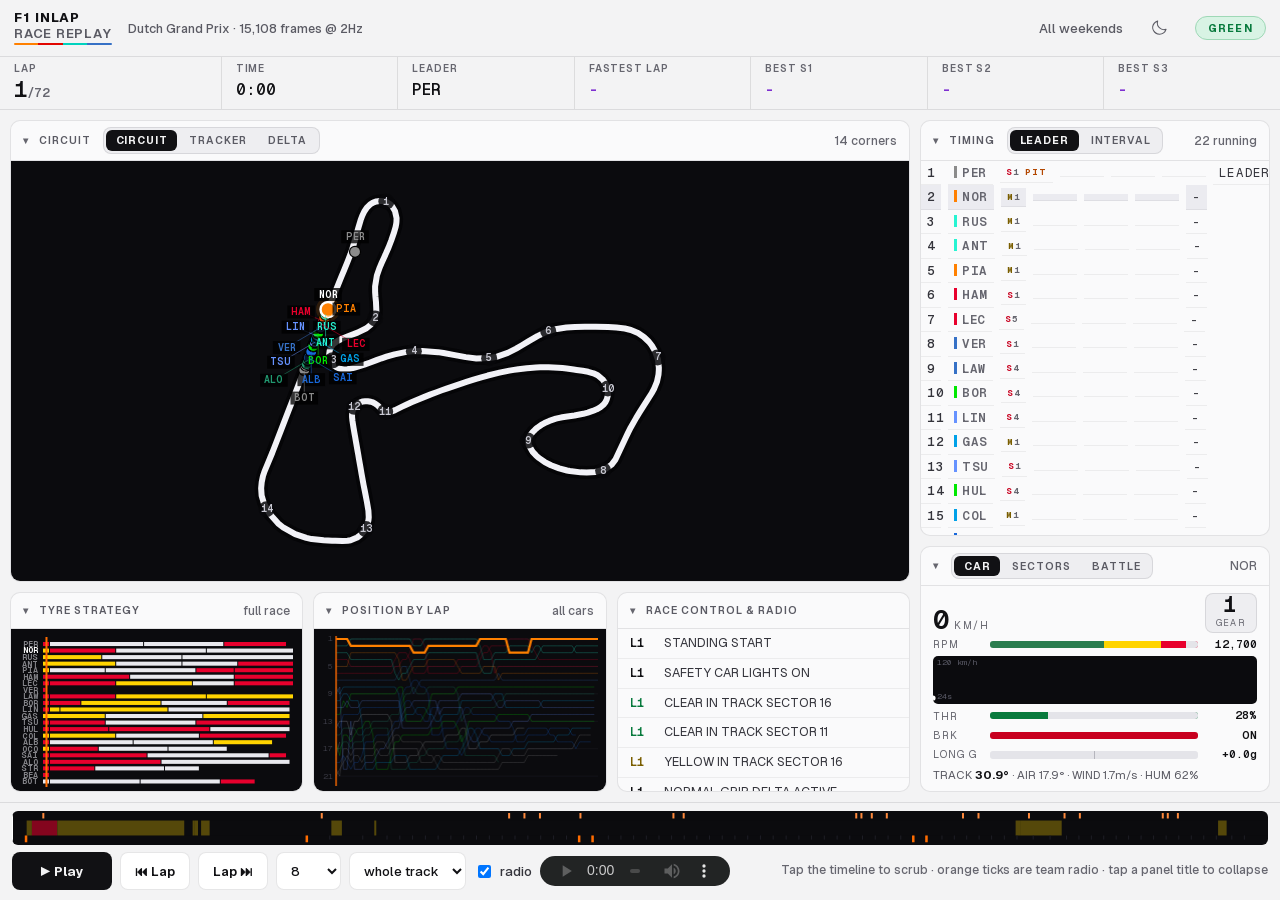
==== commit 147387b5: "site: 2026-10-02 18:00 UTC" ====
--- a/replay/dashboard.html
+++ b/replay/dashboard.html
@@ -331,8 +331,7 @@
     #right{grid-column:2;grid-row:1 / span 2}
     #bottom{grid-column:1;grid-row:2;grid-template-columns:repeat(3,minmax(0,1fr))}
   }
-  ::-webkit-scrollbar{width:8px;height:8px} ::-webkit-scrollbar-thumb{background:var(--thumb);border-radius:8px}
-  ::-webkit-scrollbar-track{background:transparent}
+  /* scrollbars: shared, theme-aware rules in ../assets/brand.css */
 
   @media (max-width:900px){
     body{overflow:auto}
--- a/assets/brand.css
+++ b/assets/brand.css
@@ -108,3 +108,17 @@
   :root:not([data-theme="light"]) .theme-btn .i-sun{display:block}
   :root:not([data-theme="light"]) .theme-btn .i-moon{display:none}
 }
+
+/* ---- scrollbars: thin, semi-transparent, tuned to the theme so they recede into the page.
+   Two mechanisms on purpose: scrollbar-color/-width (Chrome, Edge, Firefox) and the
+   ::-webkit-scrollbar pseudo-elements (Safari). Chrome ignores the pseudo-elements once
+   scrollbar-color is set, so the two never fight. */
+:root{--sb-thumb:rgb(255 255 255 / .13);--sb-thumb-hover:rgb(255 255 255 / .26)}
+@media (prefers-color-scheme:light){:root:not([data-theme="dark"]){--sb-thumb:rgb(17 17 20 / .18);--sb-thumb-hover:rgb(17 17 20 / .34)}}
+:root[data-theme="light"]{--sb-thumb:rgb(17 17 20 / .18);--sb-thumb-hover:rgb(17 17 20 / .34)}
+*{scrollbar-width:thin;scrollbar-color:var(--sb-thumb) transparent}
+::-webkit-scrollbar{width:8px;height:8px;background:transparent}
+::-webkit-scrollbar-track{background:transparent}
+::-webkit-scrollbar-thumb{background:var(--sb-thumb);border-radius:8px;border:2px solid transparent;background-clip:padding-box}
+::-webkit-scrollbar-thumb:hover{background:var(--sb-thumb-hover);background-clip:padding-box}
+::-webkit-scrollbar-corner{background:transparent}
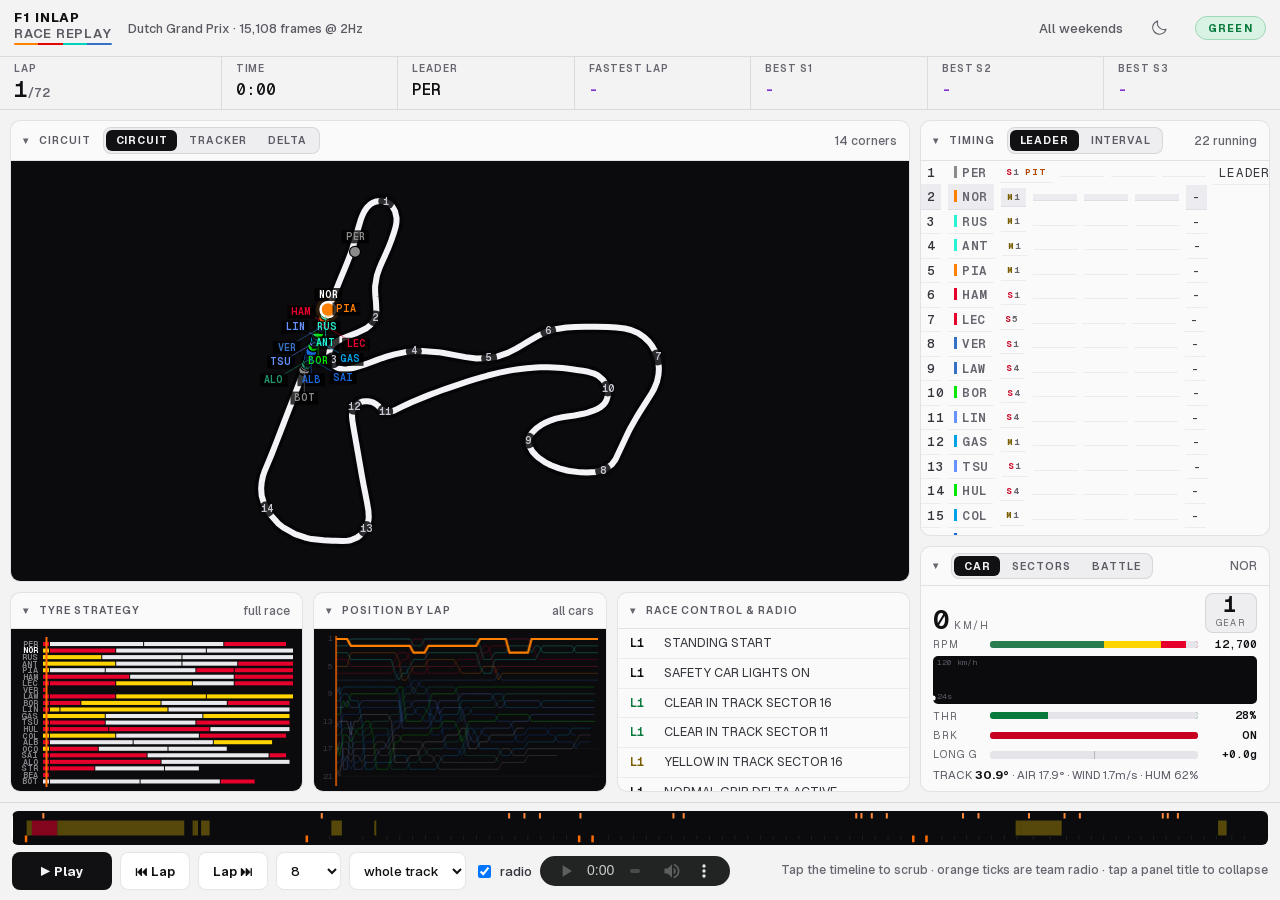
==== commit b4cf2c6d: "site: 2026-10-02 18:06 UTC" ====
--- a/replay/dashboard.html
+++ b/replay/dashboard.html
@@ -3,11 +3,11 @@
 <meta charset="utf-8">
 <meta name="viewport" content="width=device-width,initial-scale=1,viewport-fit=cover">
 <title>Race replay · F1 Inlap</title>
-<link rel="stylesheet" href="../assets/brand.css">
+<link rel="stylesheet" href="../assets/brand.css?v=9e5b0e5f">
 <script>
 (function(){var t=null;try{t=localStorage.getItem("inlap-theme")}catch(e){}if(t==="light"||t==="dark")document.documentElement.setAttribute("data-theme",t)})();
 </script>
-<script src="../assets/theme.js" defer></script>
+<script src="../assets/theme.js?v=3c2d4f48" defer></script>
 <link rel="icon" href="../favicon.png" type="image/png">
 
 <style>
--- a/assets/brand.css
+++ b/assets/brand.css
@@ -109,13 +109,13 @@
   :root:not([data-theme="light"]) .theme-btn .i-moon{display:none}
 }
 
-/* ---- scrollbars: thin, semi-transparent, tuned to the theme so they recede into the page.
+/* ---- scrollbars: thin, near-invisible until hovered (Ian: 'darker, blend into the page'), tuned to the theme so they recede into the page.
    Two mechanisms on purpose: scrollbar-color/-width (Chrome, Edge, Firefox) and the
    ::-webkit-scrollbar pseudo-elements (Safari). Chrome ignores the pseudo-elements once
    scrollbar-color is set, so the two never fight. */
-:root{--sb-thumb:rgb(255 255 255 / .13);--sb-thumb-hover:rgb(255 255 255 / .26)}
-@media (prefers-color-scheme:light){:root:not([data-theme="dark"]){--sb-thumb:rgb(17 17 20 / .18);--sb-thumb-hover:rgb(17 17 20 / .34)}}
-:root[data-theme="light"]{--sb-thumb:rgb(17 17 20 / .18);--sb-thumb-hover:rgb(17 17 20 / .34)}
+:root{--sb-thumb:rgb(255 255 255 / .065);--sb-thumb-hover:rgb(255 255 255 / .16)}
+@media (prefers-color-scheme:light){:root:not([data-theme="dark"]){--sb-thumb:rgb(17 17 20 / .10);--sb-thumb-hover:rgb(17 17 20 / .24)}}
+:root[data-theme="light"]{--sb-thumb:rgb(17 17 20 / .10);--sb-thumb-hover:rgb(17 17 20 / .24)}
 *{scrollbar-width:thin;scrollbar-color:var(--sb-thumb) transparent}
 ::-webkit-scrollbar{width:8px;height:8px;background:transparent}
 ::-webkit-scrollbar-track{background:transparent}
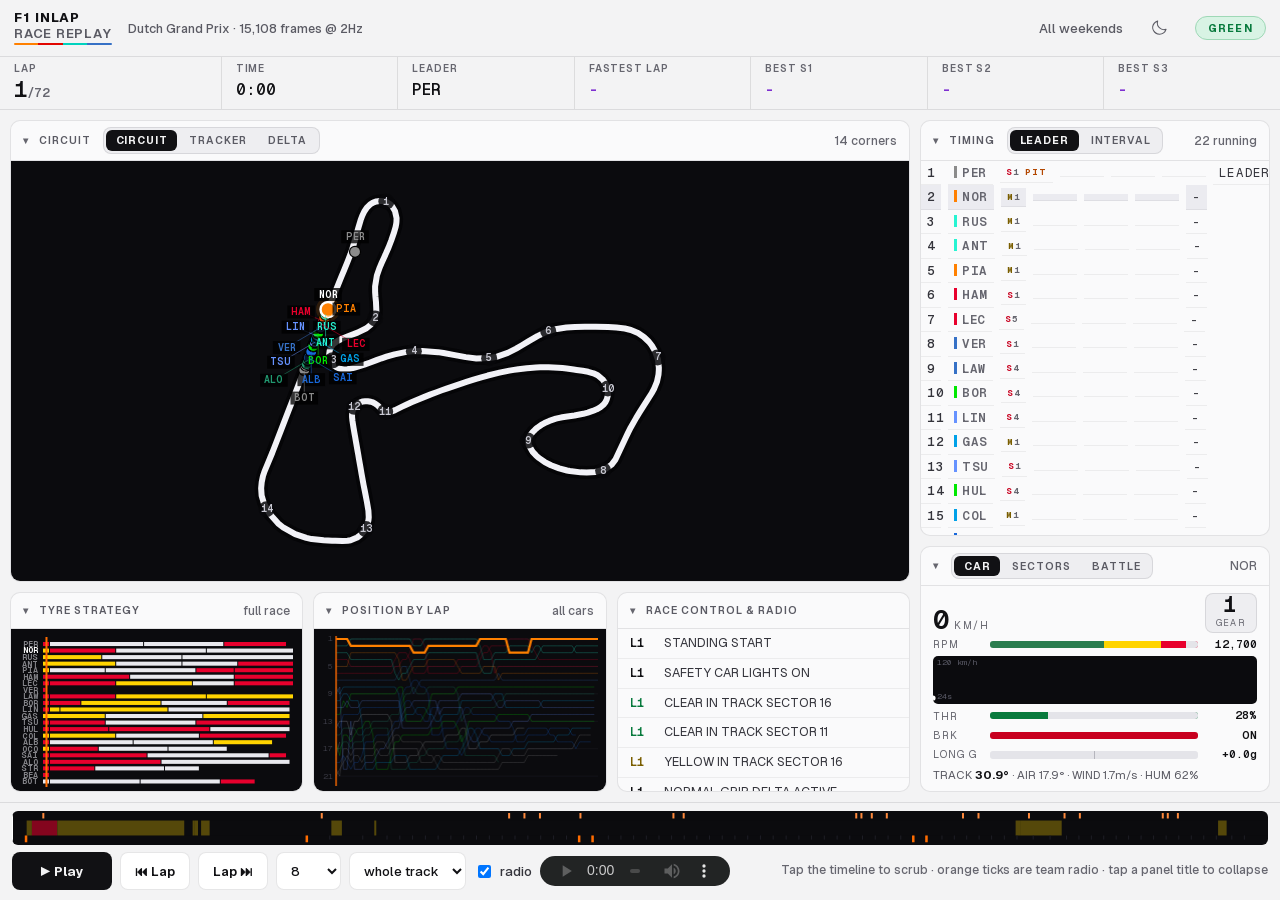
==== commit fcfd9b3d: "site: 2026-10-04 20:33 UTC" ====
--- a/replay/dashboard.html
+++ b/replay/dashboard.html
@@ -361,6 +361,7 @@
   <div class="top">
     <a class="brand" href="../" title="F1 Inlap home" translate="no">F1 INLAP <em>RACE REPLAY</em></a>
     <div id="evt"></div>
+    <a class="home" id="toBreak" href="#" hidden>Race breakdown</a>
     <a class="home" href="../#data">All weekends</a>
     <button class="theme-btn" type="button" aria-label="Switch theme"><svg class="i-moon" viewBox="0 0 256 256" fill="currentColor" aria-hidden="true"><path d="M233.54,142.23a8,8,0,0,0-8-2,88.08,88.08,0,0,1-109.8-109.8,8,8,0,0,0-10-10,104.84,104.84,0,0,0-52.91,37A104,104,0,0,0,136,224a103.09,103.09,0,0,0,62.52-20.88,104.84,104.84,0,0,0,37-52.91A8,8,0,0,0,233.54,142.23ZM188.9,190.34A88,88,0,0,1,65.66,67.11a89,89,0,0,1,31.4-26A106,106,0,0,0,96,56,104.11,104.11,0,0,0,200,160a106,106,0,0,0,14.92-1.06A89,89,0,0,1,188.9,190.34Z"/></svg><svg class="i-sun" viewBox="0 0 256 256" fill="currentColor" aria-hidden="true"><path d="M120,40V16a8,8,0,0,1,16,0V40a8,8,0,0,1-16,0Zm72,88a64,64,0,1,1-64-64A64.07,64.07,0,0,1,192,128Zm-16,0a48,48,0,1,0-48,48A48.05,48.05,0,0,0,176,128ZM58.34,69.66A8,8,0,0,0,69.66,58.34l-16-16A8,8,0,0,0,42.34,53.66Zm0,116.68-16,16a8,8,0,0,0,11.32,11.32l16-16a8,8,0,0,0-11.32-11.32ZM192,72a8,8,0,0,0,5.66-2.34l16-16a8,8,0,0,0-11.32-11.32l-16,16A8,8,0,0,0,192,72Zm5.66,114.34a8,8,0,0,0-11.32,11.32l16,16a8,8,0,0,0,11.32-11.32ZM48,128a8,8,0,0,0-8-8H16a8,8,0,0,0,0,16H40A8,8,0,0,0,48,128Zm80,80a8,8,0,0,0-8,8v24a8,8,0,0,0,16,0V216A8,8,0,0,0,128,208Zm112-88H216a8,8,0,0,0,0,16h24a8,8,0,0,0,0-16Z"/></svg></button>
     <div class="flag" id="flag">GREEN</div>
@@ -478,6 +479,11 @@
   return d;
 }
 
+// link to the race BREAKDOWN (session summary) when one exists for this replay
+(function(){const f=new URLSearchParams(location.search).get('f')||'';
+  const sf=f.replace(/^replay-/,'session-'); if(!sf||sf===f)return;
+  fetch(sf,{method:'HEAD'}).then(r=>{if(!r.ok)return;const a=document.getElementById('toBreak');
+    a.href='session.html?f='+encodeURIComponent(sf); a.hidden=false}).catch(()=>{});})();
 fetch(new URLSearchParams(location.search).get('f') || 'replay-2026-12-R.json')
   .then(r=>r.json())
   .then(d=>{D=sanitise(d);init()})
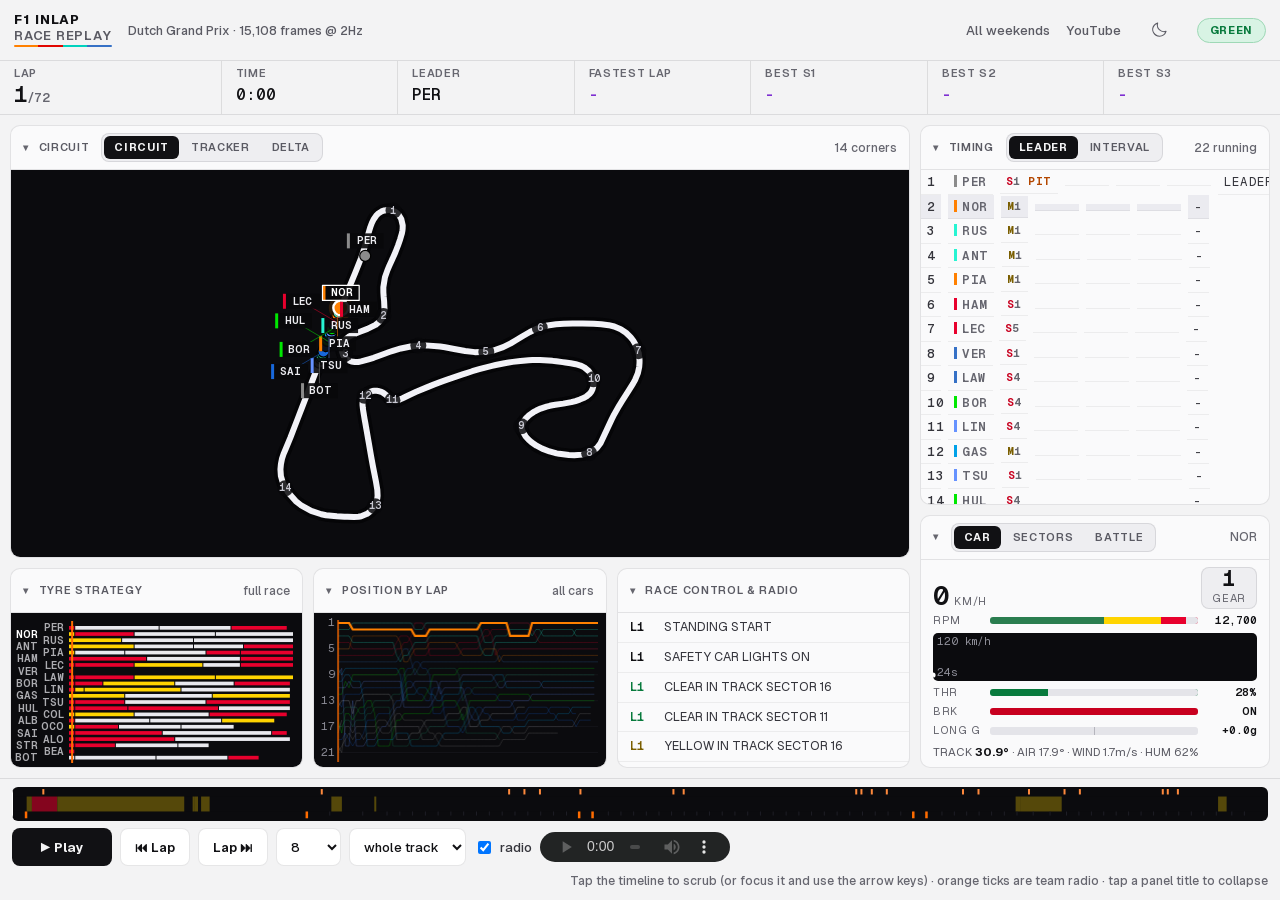
==== commit 0b397215: "site: accessibility and UI review fixes (generated from pipeline sources) - brand.css: --ink-4 #8080" ====
--- a/replay/dashboard.html
+++ b/replay/dashboard.html
@@ -1,9 +1,9 @@
 <!doctype html>
-<html lang="en">
+<html lang="en-GB">
 <meta charset="utf-8">
 <meta name="viewport" content="width=device-width,initial-scale=1,viewport-fit=cover">
 <title>Race replay · F1 Inlap</title>
-<link rel="stylesheet" href="../assets/brand.css?v=9e5b0e5f">
+<link rel="stylesheet" href="../assets/brand.css?v=eb7bdc3d">
 <script>
 (function(){var t=null;try{t=localStorage.getItem("inlap-theme")}catch(e){}if(t==="light"||t==="dark")document.documentElement.setAttribute("data-theme",t)})();
 </script>
@@ -18,25 +18,25 @@
        low-opacity white, and an ink scale where even the faintest label clears WCAG AA
        (--dim was #5a5a66 at ~2.9:1). Colour is reserved for DATA: purple/green/yellow timing,
        tyre compounds, flags, and orange = team radio. Selection UI is neutral, never orange. */
-    --bg:#08080a; --card:#0f0f13; --raise:#16161c; --inset:#0a0a0d;
-    --line:rgba(255,255,255,.07); --line2:rgba(255,255,255,.13);
-    --fg:#ececf0; --fg2:#c3c3cb; --muted:#9a9aa6; --dim:#80808c;
-    --ui:"Geist",-apple-system,"Segoe UI",Roboto,sans-serif;
+    /* neutrals ALIAS the shared brand.css tokens (one palette for the whole site, both
+       themes); only the surfaces the replay needs beyond the brand scale stay local */
+    --bg:var(--pit); --card:#0f0f13; --raise:#16161c; --inset:#0a0a0d;
+    --line:var(--grid-line); --line2:var(--grid-line-strong);
+    --fg:var(--ink-1); --fg2:var(--ink-2); --muted:var(--ink-3); --dim:var(--ink-4);
+    --ui:var(--font-ui);
     --hard:#e9e9ee; --neg:#ff5a6e; --screen:#0b0b0e;
     --row-line:rgba(255,255,255,.04); --row-hover:#121217; --row-on:#16161c; --track:#18181f; --mid:#3a3a45;
     --ctl-hover:#1d1d25; --ctl-active:#22222b; --radio-on:#241505; --radio-hover:#1a1208; --thumb:#24242c;
     --flag-g:#062b16; --flag-g-line:#10502c; --flag-y:#2e2905; --flag-y-line:#6b5f16; --flag-r:#2c060f; --flag-r-line:#7a1f2c;
     --accent:#ff6c00; --purple:#b14bff; --green:#22e07a; --yellow:#ffd400; --red:#e8002d;
-    --mono:"Geist Mono",'SF Mono',ui-monospace,Menlo,Consolas,monospace;
+    --mono:var(--font-num);
   }
   @media (prefers-color-scheme:light){:root:not([data-theme="dark"]){
     /* LIGHT theme: chrome, tower and panels go light; the CANVAS views (map, strategy, lap
        chart, timeline, telemetry trace) stay dark "screens" (--screen), because every colour
        drawn on them was chosen against a dark background. Timing colours are re-stepped to
        clear 4.5:1 as text on the light panel: purple 6.3, green 5.2, amber 5.9, soft 5.8. */
-    --bg:#f3f3f4; --card:#fafafb; --raise:#ffffff; --inset:#eeeef1;
-    --line:rgba(17,17,20,.10); --line2:rgba(17,17,20,.2);
-    --fg:#111114; --fg2:#34343b; --muted:#5a5a63; --dim:#66666f;
+    --bg:var(--carbon); --card:#fafafb; --raise:#ffffff; --inset:#eeeef1;
     --accent:#b34700; --purple:#7e2fd1; --green:#087a3d; --yellow:#7a5e00; --red:#c8001f;
     --hard:#4a4a52; --neg:#c8102e;
     --row-line:rgba(17,17,20,.06); --row-hover:#f0f0f3; --row-on:#ebebf0; --track:#e4e4e9; --mid:#b5b5bd;
@@ -48,9 +48,7 @@
        chart, timeline, telemetry trace) stay dark "screens" (--screen), because every colour
        drawn on them was chosen against a dark background. Timing colours are re-stepped to
        clear 4.5:1 as text on the light panel: purple 6.3, green 5.2, amber 5.9, soft 5.8. */
-    --bg:#f3f3f4; --card:#fafafb; --raise:#ffffff; --inset:#eeeef1;
-    --line:rgba(17,17,20,.10); --line2:rgba(17,17,20,.2);
-    --fg:#111114; --fg2:#34343b; --muted:#5a5a63; --dim:#66666f;
+    --bg:var(--carbon); --card:#fafafb; --raise:#ffffff; --inset:#eeeef1;
     --accent:#b34700; --purple:#7e2fd1; --green:#087a3d; --yellow:#7a5e00; --red:#c8001f;
     --hard:#4a4a52; --neg:#c8102e;
     --row-line:rgba(17,17,20,.06); --row-hover:#f0f0f3; --row-on:#ebebf0; --track:#e4e4e9; --mid:#b5b5bd;
@@ -81,9 +79,23 @@
   .brand::after{content:"";height:2px;border-radius:1px;
          background:linear-gradient(90deg,#ff8000 0 25%,#e10600 25% 50%,#00d2be 50% 75%,#3671c6 75%)}
   .brand em{color:var(--accent);font-style:normal}
-  .home{color:var(--muted);text-decoration:none;font-size:11px;white-space:nowrap}
+  .home{color:var(--muted);text-decoration:none;font-size:11px;white-space:nowrap;
+        display:inline-flex;align-items:center;gap:8px;min-height:44px}
+  .home[hidden]{display:none}
   .home:hover{color:var(--fg)}
-  @media (max-width:640px){.home{display:none}}
+  .home svg{width:18px;height:18px;flex:none}
+  .nav-yt svg.yt-i{display:none}
+  .sr-only{position:absolute;width:1px;height:1px;overflow:hidden;clip:rect(0 0 0 0);white-space:nowrap}
+  /* phones: "All weekends" stays, YouTube collapses to a 44px icon button, the breakdown
+     link and the brand's subtitle give way */
+  @media (max-width:640px){
+    #toBreak,.brand em{display:none}
+    .top{gap:8px!important;padding:6px 10px!important}
+    .nav-yt{justify-content:center;min-width:44px}
+    .nav-yt svg.yt-i{display:block}
+    .nav-yt .yt-t{position:absolute;width:1px;height:1px;overflow:hidden;clip:rect(0 0 0 0);white-space:nowrap}
+    .flag{padding:6px 9px!important}
+  }
   .flag{margin-left:auto;padding:3px 10px;border-radius:4px;font-weight:800;letter-spacing:.1em;font-size:11px;
         background:var(--flag-g);color:var(--green);border:1px solid var(--flag-g-line)}
   .flag.YELLOW,.flag.SC,.flag.VSC{background:var(--flag-y);color:var(--yellow);border-color:var(--flag-y-line)}
@@ -250,11 +262,11 @@
   .brand em{color:var(--muted);font-weight:600;letter-spacing:.06em}
   #evt{font:500 12.5px/1.2 var(--ui);color:var(--muted)}
   .home{font:500 13px/1 var(--ui);color:var(--muted)}
-  .flag{font:700 10.5px/1 var(--ui);letter-spacing:.12em;padding:6px 12px;border-radius:999px}
+  .flag{font:700 11px/1 var(--ui);letter-spacing:.06em;padding:6px 12px;border-radius:999px}
   .stats{background:none;gap:0;grid-template-columns:1.25fr repeat(6,minmax(0,1fr))}
   .st{background:none;padding:7px 14px 8px;border-left:1px solid var(--line)}
   .st:first-child{border-left:0}
-  .st s{font:600 10px/1 var(--ui);letter-spacing:.09em;color:var(--dim);margin-bottom:5px}
+  .st s{font:600 11px/1 var(--ui);letter-spacing:.06em;color:var(--dim);margin-bottom:5px}
   .st b{font-size:16px;font-weight:600;font-variant-numeric:tabular-nums}
   .st b i{font-size:12px}
   #sLap{font-size:22px;font-weight:700;letter-spacing:-.02em;line-height:1}
@@ -263,15 +275,17 @@
   main{gap:10px;padding:10px}
   #right,#bottom{gap:10px}
   .panel{background:var(--card);border:1px solid var(--line);border-radius:10px}
-  .panel>h2{font:600 10.5px/1 var(--ui);letter-spacing:.09em;color:var(--muted);background:none;
-            padding:6px 12px;min-height:36px;border-bottom:1px solid var(--line);gap:10px}
+  .panel>h2{font:600 11px/1 var(--ui);letter-spacing:.06em;color:var(--muted);background:none;
+            padding:0 12px;min-height:44px;border-bottom:1px solid var(--line);gap:10px}
   .panel>h2::before{color:var(--dim);font-size:10px}
   .panel>h2 .r{font:500 12px/1 var(--ui);color:var(--dim);letter-spacing:0}
   .panel>h2:hover{color:var(--fg)}
   /* segmented controls: neutral selection, so orange keeps meaning "radio" */
-  .seg{border:1px solid var(--line);border-radius:8px;padding:2px;gap:2px;background:var(--inset);margin-left:2px}
-  .seg button{border-radius:6px;padding:5px 10px;font:600 10.5px/1 var(--ui);letter-spacing:.08em;
-              background:none;color:var(--muted);min-height:0;transition:background-color .15s,color .15s}
+  .seg{border:1px solid var(--line);border-radius:8px;padding:2px;gap:2px;background:var(--inset);margin-left:2px;overflow:visible}
+  .seg button{border-radius:6px;padding:6px 10px;font:600 11px/1 var(--ui);letter-spacing:.06em;
+              background:none;color:var(--muted);min-height:0;transition:background-color .15s,color .15s;position:relative}
+  /* invisible 44px-tall hit area: the visual button is ~25px, the panel title bar is 44px */
+  .seg button::before{content:"";position:absolute;left:0;right:0;top:-10px;bottom:-10px}
   .seg button:hover{color:var(--fg);background:var(--raise)}
   .seg button.on{background:var(--fg);color:var(--bg);font-weight:700}
 
@@ -290,18 +304,25 @@
   .row>s{flex:0 0 50px}
   #telc{height:48px}
   .spd s,.gearbox s,.row>s,.sublabel,.bstat s,.brow,.dlg{font-family:var(--ui);color:var(--dim)}
-  .spd s{font-size:10.5px}
+  .spd s{font-size:11px}
   .gearbox{background:var(--inset);border-color:var(--line);border-radius:8px}
   .gearbox b{color:var(--fg)}
   /* canvas views are dark screens in BOTH themes: their drawing colours assume dark */
   .panel.map>.body,#pStint>.body,#pLap>.body{background:var(--screen)}
   #tlc{background:var(--screen);border-radius:6px}
-  .gearbox s{font-size:9px}
-  .row>s{font-size:10.5px;letter-spacing:.08em}
-  .sublabel{font-size:10.5px;letter-spacing:.09em}
+  .gearbox s{font-size:11px;letter-spacing:.06em}
+  .row>s{font-size:11px;letter-spacing:.06em}
+  .sublabel{font-size:11px;letter-spacing:.06em}
   .bstat{border-color:var(--line);background:var(--line);border-radius:8px}
   .bstat div{background:var(--inset);padding:6px 9px}
-  .bstat s{font-size:9.5px}
+  .bstat s{font-size:11px;letter-spacing:.06em}
+  /* 11px floor for functional labels; small uppercase tracked at .06em at most */
+  .spd s{font-size:11px;letter-spacing:.06em}
+  .brow{font-size:11px;letter-spacing:.06em}
+  .dlg,.trend,.ty,.pitf{font-size:11px;letter-spacing:.04em}
+  .sec{font-size:11px}
+  .se u{font-size:11px}
+  .bnote,.ideal,.bhead span{font-size:11px}
   .bnote,.ideal,#wx{font-family:var(--ui);color:var(--muted)}
   #wx{font-size:11.5px}
   .track,.gtrack,.btr,.meter{background:var(--track)}
@@ -363,6 +384,7 @@
     <div id="evt"></div>
     <a class="home" id="toBreak" href="#" hidden>Race breakdown</a>
     <a class="home" href="../#data">All weekends</a>
+    <a class="home nav-yt" href="https://www.youtube.com/@f1inlap"><svg class="yt-i" viewBox="0 0 256 256" fill="currentColor" aria-hidden="true"><path d="M164.44,121.34l-48-32A8,8,0,0,0,104,96v64a8,8,0,0,0,12.44,6.66l48-32a8,8,0,0,0,0-13.32ZM120,145.05V111l25.58,17ZM234.33,69.52a24,24,0,0,0-14.49-16.4C185.56,39.88,131,40,128,40s-57.56-.12-91.84,13.12a24,24,0,0,0-14.49,16.4C19.08,79.5,16,97.74,16,128s3.08,48.5,5.67,58.48a24,24,0,0,0,14.49,16.41C69,215.56,120.4,216,127.34,216h1.32c6.94,0,58.37-.44,91.18-13.11a24,24,0,0,0,14.49-16.41c2.59-10,5.67-28.22,5.67-58.48S236.92,79.5,234.33,69.52Zm-15.49,113a8,8,0,0,1-4.77,5.49c-31.65,12.22-85.48,12-86,12H128c-.54,0-54.33.2-86-12a8,8,0,0,1-4.77-5.49C34.8,173.39,32,156.57,32,128s2.8-45.39,5.16-54.47A8,8,0,0,1,41.93,68c30.52-11.79,81.66-12,85.85-12h.27c.54,0,54.38-.18,86,12a8,8,0,0,1,4.77,5.49C221.2,82.61,224,99.43,224,128S221.2,173.39,218.84,182.47Z"/></svg><span class="yt-t">YouTube</span></a>
     <button class="theme-btn" type="button" aria-label="Switch theme"><svg class="i-moon" viewBox="0 0 256 256" fill="currentColor" aria-hidden="true"><path d="M233.54,142.23a8,8,0,0,0-8-2,88.08,88.08,0,0,1-109.8-109.8,8,8,0,0,0-10-10,104.84,104.84,0,0,0-52.91,37A104,104,0,0,0,136,224a103.09,103.09,0,0,0,62.52-20.88,104.84,104.84,0,0,0,37-52.91A8,8,0,0,0,233.54,142.23ZM188.9,190.34A88,88,0,0,1,65.66,67.11a89,89,0,0,1,31.4-26A106,106,0,0,0,96,56,104.11,104.11,0,0,0,200,160a106,106,0,0,0,14.92-1.06A89,89,0,0,1,188.9,190.34Z"/></svg><svg class="i-sun" viewBox="0 0 256 256" fill="currentColor" aria-hidden="true"><path d="M120,40V16a8,8,0,0,1,16,0V40a8,8,0,0,1-16,0Zm72,88a64,64,0,1,1-64-64A64.07,64.07,0,0,1,192,128Zm-16,0a48,48,0,1,0-48,48A48.05,48.05,0,0,0,176,128ZM58.34,69.66A8,8,0,0,0,69.66,58.34l-16-16A8,8,0,0,0,42.34,53.66Zm0,116.68-16,16a8,8,0,0,0,11.32,11.32l16-16a8,8,0,0,0-11.32-11.32ZM192,72a8,8,0,0,0,5.66-2.34l16-16a8,8,0,0,0-11.32-11.32l-16,16A8,8,0,0,0,192,72Zm5.66,114.34a8,8,0,0,0-11.32,11.32l16,16a8,8,0,0,0,11.32-11.32ZM48,128a8,8,0,0,0-8-8H16a8,8,0,0,0,0,16H40A8,8,0,0,0,48,128Zm80,80a8,8,0,0,0-8,8v24a8,8,0,0,0,16,0V216A8,8,0,0,0,128,208Zm112-88H216a8,8,0,0,0,0,16h24a8,8,0,0,0,0-16Z"/></svg></button>
     <div class="flag" id="flag">GREEN</div>
   </div>
@@ -377,7 +399,8 @@
   </div>
 </header>
 
-<main>
+<main id="main">
+  <h1 class="sr-only" id="pageH">Race replay</h1>
   <div class="panel map" id="pMap">
     <h2><span id="mapTitle">CIRCUIT</span>
       <span class="seg" onclick="event.stopPropagation()">
@@ -392,7 +415,7 @@
         <button id="gmLead" class="on" onclick="setGapMode('lead')">LEADER</button><button id="gmInt" onclick="setGapMode('int')">INTERVAL</button>
       </span>
       <span class="r" id="clsr"></span></h2>
-      <div class="body" id="clswrap"><table id="cls"></table></div></div>
+      <div class="body" id="clswrap" tabindex="0" role="region" aria-label="Timing tower"><table id="cls"></table></div></div>
     <div class="panel" id="pTel"><h2>
       <span class="seg" onclick="event.stopPropagation()">
         <button id="tabCar" class="on" onclick="setTab('car')">CAR</button><button id="tabSec" onclick="setTab('sec')">SECTORS</button><button id="tabBat" onclick="setTab('bat')">BATTLE</button>
@@ -440,12 +463,13 @@
       <div class="body"><canvas id="stc" style="width:100%;height:100%"></canvas></div></div>
     <div class="panel" id="pLap"><h2>POSITION BY LAP <span class="r">all cars</span></h2>
       <div class="body"><canvas id="lcc" style="width:100%;height:100%"></canvas></div></div>
-    <div class="panel" id="pMsg"><h2>RACE CONTROL &amp; RADIO</h2><div class="body" id="rc"></div></div>
+    <div class="panel" id="pMsg"><h2>RACE CONTROL &amp; RADIO</h2><div class="body" id="rc" tabindex="0" role="region" aria-label="Race control messages and team radio"></div></div>
   </div>
 </main>
 
 <footer>
-  <canvas id="tlc"></canvas>
+  <canvas id="tlc" role="slider" tabindex="0" aria-label="Race timeline" aria-valuemin="0" aria-valuemax="0" aria-valuenow="0"
+          aria-valuetext="Lap 1, 0:00" aria-keyshortcuts="ArrowLeft ArrowRight ArrowUp ArrowDown Home End"></canvas>
   <div class="ctl">
     <button class="pl" id="play">▶ Play</button>
     <button id="plap" aria-label="Previous lap">⏮ Lap</button>
@@ -454,7 +478,7 @@
     <select id="focus" aria-label="Map focus"><option value="">whole track</option></select>
     <label class="cb"><input type="checkbox" id="autoradio" checked> radio</label>
     <audio id="au" controls preload="none"></audio>
-    <span class="hint">Tap the timeline to scrub · orange ticks are team radio · tap a panel title to collapse</span>
+    <span class="hint">Tap the timeline to scrub (or focus it and use the arrow keys) · orange ticks are team radio · tap a panel title to collapse</span>
   </div>
 </footer>
 
@@ -535,11 +559,27 @@
       const i=Math.floor(((e.clientY-r.top)*dpr-16*dpr)/rowH);
       if(rows[i]){sel=rows[i].code;paint()} return}
     const b=pick(e.clientX-r.left,e.clientY-r.top);if(b){sel=b;paint()}};
+  // Page-wide shortcuts. Ignored whenever a control has focus: Space on a focused button
+  // must press THAT button (it used to toggle playback instead), and arrows belong to
+  // selects, the timeline slider and page scrolling.
   addEventListener('keydown',e=>{
+    if(e.defaultPrevented||e.altKey||e.ctrlKey||e.metaKey)return;
+    if(e.target.closest&&e.target.closest('button,a,select,input,textarea,audio,[role=slider],[contenteditable],[tabindex]'))return;
     if(e.key==='ArrowRight'){F=clamp(F+D.meta.hz,0,D.meta.frames-1);paint()}
     if(e.key==='ArrowLeft'){F=clamp(F-D.meta.hz,0,D.meta.frames-1);paint()}
     if(e.key==='.')jumpLap(1); if(e.key===',')jumpLap(-1);
     if(e.key===' '){e.preventDefault();$('#play').click()}});
+  // the timeline is a keyboard slider: arrows step 5 s, Up/Down and PageUp/PageDown a lap
+  $('#tlc').addEventListener('keydown',e=>{
+    const k=e.key,step=5*D.meta.hz;
+    if(k==='ArrowRight')F=clamp(F+step,0,D.meta.frames-1);
+    else if(k==='ArrowLeft')F=clamp(F-step,0,D.meta.frames-1);
+    else if(k==='ArrowUp'||k==='PageUp'){jumpLap(1);e.preventDefault();return}
+    else if(k==='ArrowDown'||k==='PageDown'){jumpLap(-1);e.preventDefault();return}
+    else if(k==='Home')F=0;
+    else if(k==='End')F=D.meta.frames-1;
+    else return;
+    e.preventDefault();paint(true)});
   if(mapView==='tracker')setView('tracker');
   size();paint();
 }
@@ -624,6 +664,10 @@
   for(const i of [1,2,3]){const b=best.s[i-1];
     $('#sS'+i).innerHTML=b?`${b.v.toFixed(3)} <i>${b.code}</i>`:'-'}
   $('#selc').textContent=sel;
+  if(doDom){   // timeline slider state for assistive tech, in seconds from lights out
+    const tl=$('#tlc'),dur=Math.round(D.meta.t1-D.meta.t0),lapTxt=$('#sLap').textContent.split('/')[0];
+    tl.setAttribute('aria-valuemax',dur);tl.setAttribute('aria-valuenow',Math.round(clamp(el,0,dur)));
+    tl.setAttribute('aria-valuetext',`Lap ${lapTxt||'-'} of ${D._maxLap}, ${$('#sClock').textContent}`)}
 }
 
 /* Colour the circuit by where the selected car carries more speed than its rival, averaged
@@ -668,11 +712,11 @@
       g.strokeStyle=dv>=0?`rgba(34,224,122,${0.25+0.75*f})`:`rgba(232,0,45,${0.25+0.75*f})`}
     g.lineWidth=tw;g.stroke()}
   // scale + legend, top-left
-  g.font=`700 ${9*dpr}px ${getComputedStyle(document.body).fontFamily}`;
+  g.font=`700 ${11*dpr}px ${getComputedStyle(document.body).fontFamily}`;
   g.textAlign='left';g.textBaseline='top';
   g.fillStyle='#22e07a';g.fillText(`${sel} FASTER`,10*dpr,10*dpr);
-  g.fillStyle='#e8002d';g.fillText(`${riv} FASTER`,10*dpr,24*dpr);
-  g.fillStyle='#5a5a66';g.fillText(`full colour = ${mx.toFixed(0)} km/h`,10*dpr,38*dpr);
+  g.fillStyle='#ff5a6e';g.fillText(`${riv} FASTER`,10*dpr,26*dpr);
+  g.fillStyle='#8f8f99';g.fillText(`full colour = ${mx.toFixed(0)} km/h`,10*dpr,42*dpr);
 }
 
 function drawMap(t,st){
@@ -795,21 +839,25 @@
    trying offsets around the dot, drawing a leader line when the label is pushed away,
    and dropping any label that cannot find clear space. The selected car always wins. */
 function placeLabels(g,pts){
-  const CW=7.2*dpr,H=13*dpr,placed=[];
+  // Team colours failed as TEXT (several are blues) so codes are drawn in the foreground ink
+  // on a dark pill, with the team colour as a bar on the pill's left edge.
+  const CW=7.9*dpr,H=15*dpr,BAR=3*dpr,placed=[];
   const CAND=[[0,-15],[0,15],[22,-9],[-22,-9],[22,9],[-22,9],[0,-28],[0,28],[34,-20],[-34,-20],[34,20],[-34,20]];
   const hit=r=>placed.some(p=>Math.abs(p.x-r.x)<(p.w+r.w)/2+2&&Math.abs(p.y-r.y)<(p.h+r.h)/2+1);
-  g.font=`700 ${10*dpr}px ${getComputedStyle(document.body).fontFamily}`;
+  g.font=`700 ${11*dpr}px ${getComputedStyle(document.body).fontFamily}`;
   g.textAlign='center';g.textBaseline='middle';
   for(const p of pts.slice().sort((a,b)=>(b.on-a.on)||(a.rank-b.rank))){
-    const w=p.code.length*CW+6*dpr;let put=null;
+    const w=p.code.length*CW+10*dpr+BAR;let put=null;
     for(const [dx,dy] of CAND){const r={x:p.X+dx*dpr,y:p.Y+dy*dpr,w,h:H};if(!hit(r)){put=r;break}}
     if(!put){if(!p.on)continue;put={x:p.X,y:p.Y-15*dpr,w,h:H}}
     placed.push(put);
     const far=Math.hypot(put.x-p.X,put.y-p.Y)>18*dpr;
     if(far){g.strokeStyle=p.col+'80';g.lineWidth=1*dpr;g.beginPath();
       g.moveTo(p.X,p.Y);g.lineTo(put.x,put.y);g.stroke()}
-    g.fillStyle='rgba(0,0,0,.78)';g.fillRect(put.x-w/2,put.y-H/2,w,H);
-    g.fillStyle=p.on?'#fff':p.col;g.fillText(p.code,put.x,put.y);
+    g.fillStyle='rgba(8,8,11,.9)';g.fillRect(put.x-w/2,put.y-H/2,w,H);
+    g.fillStyle=p.col;g.fillRect(put.x-w/2,put.y-H/2,BAR,H);
+    if(p.on){g.strokeStyle='#fff';g.lineWidth=1.2*dpr;g.strokeRect(put.x-w/2,put.y-H/2,w,H)}
+    g.fillStyle=p.on?'#fff':'#ececf0';g.fillText(p.code,put.x+BAR/2,put.y);
   }
 }
 
@@ -1204,7 +1252,7 @@
 
   const v=p.v[i];                                           // head marker
   if(v!=null){g.beginPath();g.arc(X(i),Y(v),2.6*dpr,0,TAU);g.fillStyle='#fff';g.fill()}
-  g.fillStyle='#5a5a66';g.font=`${8*dpr}px ${getComputedStyle(document.body).fontFamily}`;
+  g.fillStyle='#8f8f99';g.font=`${11*dpr}px ${getComputedStyle(document.body).fontFamily}`;
   g.textBaseline='top';g.fillText(`${Math.round(vmax)} km/h`,4*dpr,3*dpr);
   g.textBaseline='bottom';g.fillText(`${TRACE_S}s`,4*dpr,H-3*dpr);
 }
@@ -1212,11 +1260,15 @@
 function drawStints(){
   const c=$('#stc'),g=c.getContext('2d');if(!c.width)return;g.clearRect(0,0,c.width,c.height);
   const S=D.stints||{},rows=order(now()).map(r=>r.code).filter(x=>S[x]);if(!rows.length)return;
-  const padL=32*dpr,padT=12*dpr,h=(c.height-padT-6*dpr)/rows.length,W=c.width-padL-8*dpr;
+  const padT=12*dpr,h=(c.height-padT-6*dpr)/rows.length,stagger=h<12*dpr,LBL=26*dpr;
+  const padL=(stagger?2*LBL+6*dpr:LBL+8*dpr),W=c.width-padL-8*dpr;
   const COL={SOFT:'#e8002d',MEDIUM:'#ffd400',HARD:'#e9e9ee',INTERMEDIATE:'#22e07a',WET:'#3671c6'};
-  g.font=`700 ${8.5*dpr}px ${getComputedStyle(document.body).fontFamily}`;g.textBaseline='middle';
+  g.font=`700 ${11*dpr}px ${getComputedStyle(document.body).fontFamily}`;g.textBaseline='middle';
   rows.forEach((code,i)=>{const y=padT+i*h;
-    g.fillStyle=code===sel?'#fff':'rgba(234,234,240,.55)';g.textAlign='right';g.fillText(code,padL-5*dpr,y+h/2);
+    // 11px codes need ~12px of height; when 20 rows share a short panel, alternate rows
+    // sit in two columns so each label has two rows of room
+    const lx=padL-5*dpr-(stagger&&i%2?LBL:0);
+    g.fillStyle=code===sel?'#fff':'rgba(234,234,240,.72)';g.textAlign='right';g.fillText(code,lx,y+h/2);
     for(const st of S[code]){const x0=padL+(st.from-1)/D._maxLap*W,x1=padL+st.to/D._maxLap*W;
       g.fillStyle=COL[st.compound]||'#44444e';g.fillRect(x0,y+1*dpr,Math.max(1.5*dpr,x1-x0-1*dpr),h-2.5*dpr)}});
   const lapNow=Math.max(...order(now()).map(r=>r.lp.lap));
@@ -1224,12 +1276,12 @@
 
 function drawLapChart(){
   const c=$('#lcc'),g=c.getContext('2d');if(!c.width)return;g.clearRect(0,0,c.width,c.height);
-  const padL=22*dpr,padT=10*dpr,padB=8*dpr,W=c.width-padL-8*dpr,H=c.height-padT-padB,N=codes.length;
-  g.lineWidth=1*dpr;g.font=`${8*dpr}px ${getComputedStyle(document.body).fontFamily}`;
+  const padL=24*dpr,padT=10*dpr,padB=8*dpr,W=c.width-padL-8*dpr,H=c.height-padT-padB,N=codes.length;
+  g.lineWidth=1*dpr;g.font=`${11*dpr}px ${getComputedStyle(document.body).fontFamily}`;
   g.textAlign='right';g.textBaseline='middle';
   for(let p=1;p<=N;p+=4){const y=padT+(p-1)/(N-1)*H;
     g.strokeStyle='#141419';g.beginPath();g.moveTo(padL,y);g.lineTo(c.width-8*dpr,y);g.stroke();
-    g.fillStyle='#3a3a44';g.fillText(p,padL-3*dpr,y)}
+    g.fillStyle='#8f8f99';g.fillText(p,padL-3*dpr,y)}
   for(const code of codes){const L=D._laps[code];if(!L)continue;
     g.strokeStyle=code===sel?D.drivers[code].color:D.drivers[code].color+'3a';
     g.lineWidth=(code===sel?2.2:1)*dpr;g.beginPath();let st=false;
--- a/assets/brand.css
+++ b/assets/brand.css
@@ -25,7 +25,7 @@
   --grid-line-strong:rgb(255 255 255 / .14);
 
   /* ink: primary, secondary, tertiary, muted */
-  --ink-1:#f1f1f3; --ink-2:#c3c3cb; --ink-3:#8f8f99; --ink-4:#5e5e68;
+  --ink-1:#f1f1f3; --ink-2:#c3c3cb; --ink-3:#8f8f99; --ink-4:#80808c;  /* --ink-4 5.04:1 on carbon, 4.58:1 on tarmac-up */
 
   /* one signal colour; everything else is structure. Contrast-checked (WCAG AA):
      --signal behind the --on-signal label 4.81:1, hover goes DARKER (5.69:1);
@@ -59,15 +59,31 @@
 /* :not(.btn) so a button placed in the nav keeps its own colours (a plain `nav a` rule once
    painted the red "Watch on YouTube" pill's label red-on-red) */
 .inlap-nav nav a:not(.btn){font:500 14px/1 var(--font-ui);color:var(--ink-3);text-decoration:none;white-space:nowrap}
+/* 44px tap target; :where() keeps specificity at zero so .hide-sm / .hide-md still hide links */
+:where(.inlap-nav nav a:not(.btn)){display:inline-flex;align-items:center;min-height:44px}
 .inlap-nav nav a:not(.btn):hover{color:var(--ink-1)}
 .inlap-nav nav a[aria-current="page"]{color:var(--ink-1)}
 @media (max-width:640px){.inlap-nav .hide-sm{display:none}.inlap-nav>div{gap:14px;padding:0 16px}}
+/* replay/session/radio headers: "All weekends" back link and a YouTube link that collapses to a
+   44px icon button on phones (both stay; they used to be hidden on mobile) */
+.inlap-nav nav a.nav-yt{gap:8px}
+.inlap-nav nav a.nav-yt svg{width:18px;height:18px;flex:none}
+.inlap-nav nav a.nav-yt svg.yt-i{display:none}
+@media (max-width:640px){
+  .inlap-nav nav{gap:6px}
+  .inlap-nav nav a.nav-yt{justify-content:center;min-width:44px;border-radius:var(--r-pill)}
+  .inlap-nav nav a.nav-yt svg.yt-i{display:block}
+  .inlap-nav nav a.nav-yt .yt-t{position:absolute;width:1px;height:1px;overflow:hidden;clip:rect(0 0 0 0);white-space:nowrap}
+}
 
 /* footer shared by every page */
 .inlap-foot{border-top:1px solid var(--grid-line);color:var(--ink-4);font:400 12.5px/1.65 var(--font-ui)}
 .inlap-foot>div{max-width:1240px;margin:0 auto;padding:28px 20px 44px}
 .inlap-foot p{margin:0 0 6px;max-width:80ch;text-wrap:pretty}
 .inlap-foot a{color:var(--ink-3)}
+
+/* visually hidden, still read by screen readers */
+.sr-only{position:absolute!important;width:1px;height:1px;padding:0;margin:-1px;overflow:hidden;clip:rect(0 0 0 0);white-space:nowrap;border:0}
 
 /* focus: visible on keyboard, never on click */
 :focus-visible{outline:2px solid var(--signal);outline-offset:2px}
@@ -94,8 +110,8 @@
     --signal:#cf0f08;--signal-hover:#b00c06;--signal-ink:#cf0f08;color-scheme:light}
 :root[data-theme="dark"]{color-scheme:dark}
 
-/* theme toggle: 40px icon button showing the theme you would switch TO */
-.theme-btn{display:inline-grid;place-items:center;width:40px;height:40px;flex:none;border-radius:var(--r-pill);
+/* theme toggle: 44px icon button showing the theme you would switch TO */
+.theme-btn{display:inline-grid;place-items:center;width:44px;height:44px;flex:none;border-radius:var(--r-pill);
   border:0;background:none;color:var(--ink-3);cursor:pointer;padding:0;
   transition:background-color .15s var(--ease-out),color .15s var(--ease-out)}
 .theme-btn:hover{background:var(--tarmac);color:var(--ink-1)}
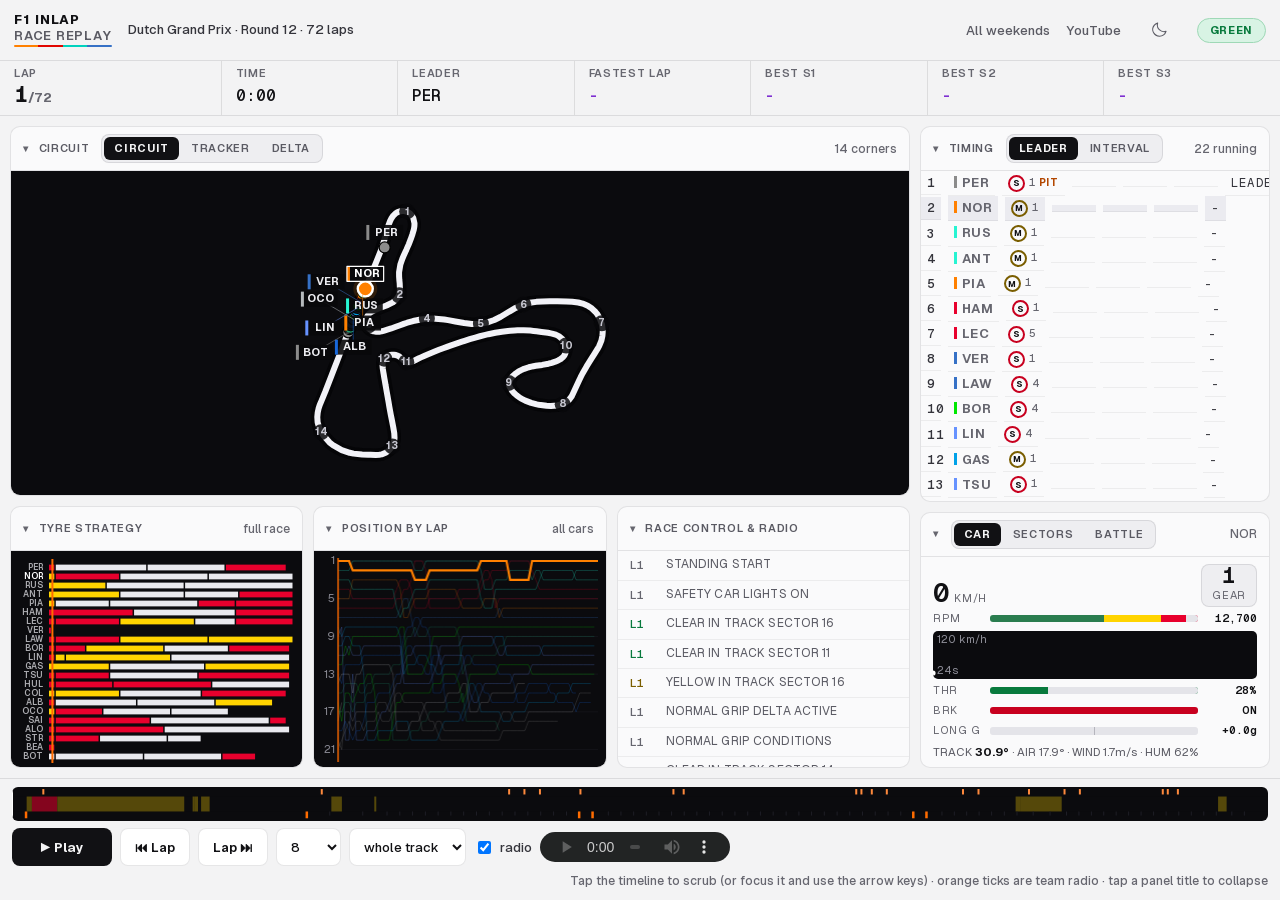
==== commit fdecfd43: "site: 2026-11-20 11:17 UTC" ====
--- a/replay/dashboard.html
+++ b/replay/dashboard.html
@@ -354,6 +354,32 @@
   }
   /* scrollbars: shared, theme-aware rules in ../assets/brand.css */
 
+
+  /* ============ TYPE PASS (20 Nov 2026) ================================================
+     Same split as the session summary: text, driver codes and labels in Geist; mono only for
+     times, gaps and readouts, where tabular figures matter. */
+  body{font:14px/1.45 var(--ui)}
+  .cd{font:650 13px/1 var(--ui);letter-spacing:.02em}
+  td.pos{font:600 12.5px var(--mono)}
+  td.gap,td.sec,.st b,.spd b,.gearbox b,.row>b,.bstat b,.brow>b,.se u,.ideal b,.kv b{font-family:var(--mono)}
+  #sLap{font-family:var(--ui)}
+  .msg b{font:600 11.5px/1.6 var(--mono);color:var(--dim);flex:0 0 30px}
+  .msg{font:12.5px/1.45 var(--ui);color:var(--fg2);letter-spacing:.01em}
+  .msg:not(.radio){font-size:12px;color:var(--muted)}
+  .msg.radio b{color:var(--fg2)}
+  td.ty{white-space:nowrap}
+  td.ty u{text-decoration:none;font:500 11px var(--mono);color:var(--dim);min-width:12px}
+  .tyi{width:17px;height:17px;border-radius:50%;box-sizing:border-box;border:2.5px solid var(--mid);
+       display:inline-grid;place-items:center;vertical-align:middle;margin-right:4px;font:700 8.5px/1 var(--ui);font-style:normal;color:var(--fg)}
+  .tyi.SOFT{border-color:var(--red)} .tyi.MEDIUM{border-color:var(--yellow)} .tyi.HARD{border-color:var(--hard)}
+  .tyi.INTERMEDIATE{border-color:var(--green)} .tyi.WET{border-color:#3671c6}
+  .pitf{font:700 10px var(--ui);letter-spacing:.06em}
+  #evt{font:500 13px/1.2 var(--ui);color:var(--fg2)}
+  @media (min-width:901px){
+    /* the map had room to spare; the strategy strip needs ~11px a row for 22 cars */
+    main{grid-template-rows:minmax(0,1fr) minmax(0,262px)}
+  }
+
   @media (max-width:900px){
     body{overflow:auto}
     .stats{grid-template-columns:repeat(3,minmax(0,1fr))}
@@ -515,7 +541,7 @@
 
 function init(){
   codes=Object.keys(D.pos);
-  $('#evt').textContent=`${D.meta.event} · ${D.meta.frames.toLocaleString()} frames @ ${D.meta.hz}Hz`;
+  $('#evt').textContent=`${D.meta.event} · Round ${D.meta.round}${D.meta.totalLaps?` · ${D.meta.totalLaps} laps`:''}`;
   $('#mapr').textContent=D.track.corners.length+' corners';
   const o=D.track.outline;
   D._bb=o.reduce((a,[x,y])=>({x0:Math.min(a.x0,x),x1:Math.max(a.x1,x),y0:Math.min(a.y0,y),y1:Math.max(a.y1,y)}),{x0:1e9,x1:-1e9,y0:1e9,y1:-1e9});
@@ -1022,7 +1048,7 @@
     return `<tr class="row${r.code===sel?' on':''}" onclick="sel='${r.code}';paint()">
       <td class="pos">${i+1}</td>
       <td><span class="bar" style="background:${d.color}"></span><span class="cd">${r.code}</span></td>
-      <td class="ty ${lp.compound||''}">${(lp.compound||'').slice(0,1)}<span style="color:var(--dim)">${lp.age??''}</span>${lp.pit?' <span class="pitf">PIT</span>':''}</td>
+      <td class="ty">${lp.compound?`<i class="tyi ${lp.compound}">${lp.compound.slice(0,1)}</i>`:''}<u>${lp.age??''}</u>${lp.pit?' <span class="pitf">PIT</span>':''}</td>
       ${secs}<td class="gap">${gs}</td></tr>`}).join('');
   if(html!==lastClsHTML){lastClsHTML=html;$('#cls').innerHTML=html}   // skip identical repaints
 }
@@ -1260,17 +1286,15 @@
 function drawStints(){
   const c=$('#stc'),g=c.getContext('2d');if(!c.width)return;g.clearRect(0,0,c.width,c.height);
   const S=D.stints||{},rows=order(now()).map(r=>r.code).filter(x=>S[x]);if(!rows.length)return;
-  const padT=12*dpr,h=(c.height-padT-6*dpr)/rows.length,stagger=h<12*dpr,LBL=26*dpr;
-  const padL=(stagger?2*LBL+6*dpr:LBL+8*dpr),W=c.width-padL-8*dpr;
+  const padT=12*dpr,h=(c.height-padT-6*dpr)/rows.length,LBL=30*dpr;
+  const padL=LBL+8*dpr,W=c.width-padL-8*dpr,fs=Math.max(8.5,Math.min(11,h/dpr*.92));
   const COL={SOFT:'#e8002d',MEDIUM:'#ffd400',HARD:'#e9e9ee',INTERMEDIATE:'#22e07a',WET:'#3671c6'};
-  g.font=`700 ${11*dpr}px ${getComputedStyle(document.body).fontFamily}`;g.textBaseline='middle';
+  g.font=`600 ${fs*dpr}px ${getComputedStyle(document.body).fontFamily}`;g.textBaseline='middle';
   rows.forEach((code,i)=>{const y=padT+i*h;
-    // 11px codes need ~12px of height; when 20 rows share a short panel, alternate rows
-    // sit in two columns so each label has two rows of room
-    const lx=padL-5*dpr-(stagger&&i%2?LBL:0);
+    const lx=padL-6*dpr;
     g.fillStyle=code===sel?'#fff':'rgba(234,234,240,.72)';g.textAlign='right';g.fillText(code,lx,y+h/2);
     for(const st of S[code]){const x0=padL+(st.from-1)/D._maxLap*W,x1=padL+st.to/D._maxLap*W;
-      g.fillStyle=COL[st.compound]||'#44444e';g.fillRect(x0,y+1*dpr,Math.max(1.5*dpr,x1-x0-1*dpr),h-2.5*dpr)}});
+      g.fillStyle=COL[st.compound]||'#44444e';g.fillRect(x0,y+h*.18,Math.max(1.5*dpr,x1-x0-1.5*dpr),h*.64)}});
   const lapNow=Math.max(...order(now()).map(r=>r.lp.lap));
   g.fillStyle='#ff6c00';g.fillRect(padL+lapNow/D._maxLap*W-1*dpr,padT-4*dpr,2*dpr,c.height-padT)}
 
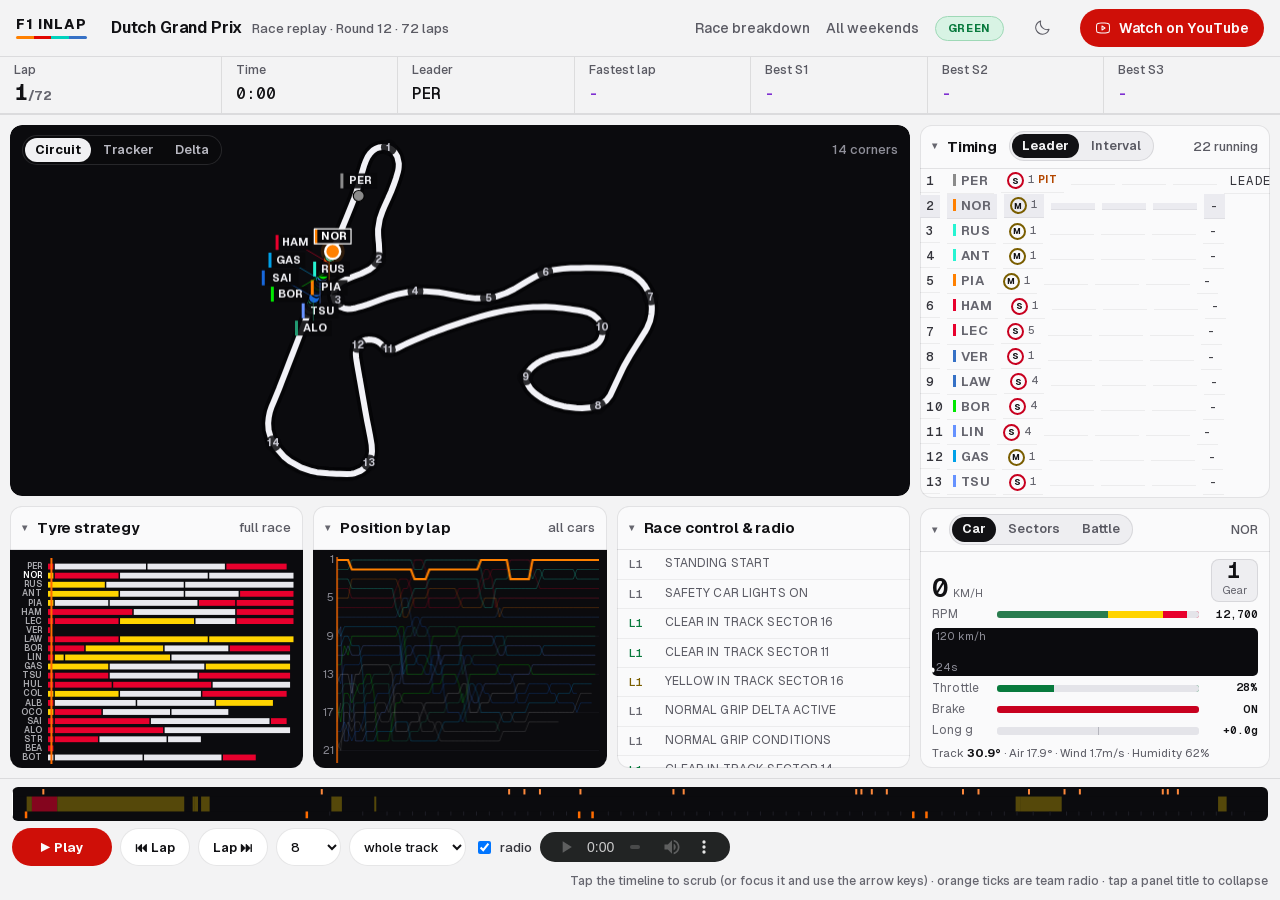
==== commit 40673255: "site: 2026-11-20 11:25 UTC" ====
--- a/replay/dashboard.html
+++ b/replay/dashboard.html
@@ -380,6 +380,54 @@
     main{grid-template-rows:minmax(0,1fr) minmax(0,262px)}
   }
 
+
+  /* ============ SITE STYLE (20 Nov 2026) ===============================================
+     Same chrome as the home page: shared nav, sentence-case titles, 12px panels on the
+     page's own surfaces, the red pill for the primary action. */
+  :root{--bg:var(--carbon)}
+  .rp-nav{position:static}
+  .rp-nav>div{max-width:none;height:56px;padding:0 16px}
+  .rp-nav .here{display:flex;align-items:baseline;gap:10px;min-width:0}
+  .rp-nav .here b{font:650 16px/1 var(--ui);letter-spacing:-.01em;color:var(--fg);white-space:nowrap}
+  .rp-nav .here span{font:500 13px/1 var(--ui);color:var(--muted);white-space:nowrap;overflow:hidden;text-overflow:ellipsis}
+  .rp-nav nav{gap:16px}
+  .rp-nav .flag{margin-left:0}
+  .btn{display:inline-flex;align-items:center;gap:8px;border-radius:var(--r-pill);text-decoration:none;white-space:nowrap;
+       font:600 14px/1 var(--ui);transition:transform .16s var(--ease-out),background-color .2s}
+  .btn-primary{background:var(--signal);color:var(--on-signal)!important}
+  .btn-primary:hover{background:var(--signal-hover)}
+  .btn-sm{height:38px;padding:0 15px}
+  .btn svg{flex:none}
+  @media (max-width:900px){.rp-nav .here span{display:none}}
+  @media (max-width:640px){.rp-nav .here{display:none}.rp-nav .hide-xs,.rp-nav .hide-md{display:none}.rp-nav nav{gap:6px}
+    .rp-nav>div{padding:0 12px;gap:10px}
+    /* YouTube collapses to a 44px red icon pill, as the old header's link did */
+    .rp-nav .btn-sm{width:44px;height:38px;padding:0;justify-content:center}
+    .rp-nav .btn-sm>span{position:absolute;width:1px;height:1px;overflow:hidden;clip:rect(0 0 0 0);white-space:nowrap}}
+  .rp-nav .btn-sm svg.yt-i{display:block}
+  .stats{border-top:0;border-bottom:1px solid var(--line)}
+  .st s{font:500 12.5px/1 var(--ui);letter-spacing:0;color:var(--muted)}
+  .panel{border:0;box-shadow:inset 0 0 0 1px var(--line);border-radius:var(--r-panel)}
+  .panel>h2{font:650 15px/1 var(--ui);letter-spacing:-.01em;color:var(--fg);text-transform:none}
+  .panel>h2 .r{font:500 13px/1 var(--ui);color:var(--muted)}
+  .seg button{font:600 12.5px/1 var(--ui);letter-spacing:0}
+  .sublabel,.spd s,.gearbox s,.row>s,.bstat s{letter-spacing:0;text-transform:none}
+  .row>s{flex:0 0 58px;font-size:12px}
+  .panel.map{position:relative}
+  .panel.map>h2{position:absolute;z-index:2;left:0;right:0;top:0;border:0;background:none;pointer-events:none;
+                padding:10px 12px;min-height:0}
+  .panel.map>h2::before{display:none}
+  .panel.map>h2 .seg{pointer-events:auto;background:rgba(10,10,13,.82);border-color:rgba(255,255,255,.12);margin-left:0}
+  .panel.map>h2 .seg button{color:#b9b9c2}
+  .panel.map>h2 .seg button:hover{background:rgba(255,255,255,.08);color:#fff}
+  .panel.map>h2 .seg button.on{background:#f1f1f3;color:#0b0b0d}
+  .panel.map>h2 .r{color:#8f8f99}
+  .panel.map>.body{border-radius:var(--r-panel)}
+  button,select{border-radius:var(--r-pill)}
+  button.pl{background:var(--signal);color:var(--on-signal);border-color:transparent}
+  button.pl:hover{background:var(--signal-hover);opacity:1}
+  .seg,.seg button{border-radius:var(--r-pill)}
+
   @media (max-width:900px){
     body{overflow:auto}
     .stats{grid-template-columns:repeat(3,minmax(0,1fr))}
@@ -405,67 +453,69 @@
 <div id="load"><div class="ld"><span class="ldmark" translate="no">F1 INLAP</span><span>Loading race data…</span></div></div>
 
 <header>
-  <div class="top">
-    <a class="brand" href="../" title="F1 Inlap home" translate="no">F1 INLAP <em>RACE REPLAY</em></a>
-    <div id="evt"></div>
-    <a class="home" id="toBreak" href="#" hidden>Race breakdown</a>
-    <a class="home" href="../#data">All weekends</a>
-    <a class="home nav-yt" href="https://www.youtube.com/@f1inlap"><svg class="yt-i" viewBox="0 0 256 256" fill="currentColor" aria-hidden="true"><path d="M164.44,121.34l-48-32A8,8,0,0,0,104,96v64a8,8,0,0,0,12.44,6.66l48-32a8,8,0,0,0,0-13.32ZM120,145.05V111l25.58,17ZM234.33,69.52a24,24,0,0,0-14.49-16.4C185.56,39.88,131,40,128,40s-57.56-.12-91.84,13.12a24,24,0,0,0-14.49,16.4C19.08,79.5,16,97.74,16,128s3.08,48.5,5.67,58.48a24,24,0,0,0,14.49,16.41C69,215.56,120.4,216,127.34,216h1.32c6.94,0,58.37-.44,91.18-13.11a24,24,0,0,0,14.49-16.41c2.59-10,5.67-28.22,5.67-58.48S236.92,79.5,234.33,69.52Zm-15.49,113a8,8,0,0,1-4.77,5.49c-31.65,12.22-85.48,12-86,12H128c-.54,0-54.33.2-86-12a8,8,0,0,1-4.77-5.49C34.8,173.39,32,156.57,32,128s2.8-45.39,5.16-54.47A8,8,0,0,1,41.93,68c30.52-11.79,81.66-12,85.85-12h.27c.54,0,54.38-.18,86,12a8,8,0,0,1,4.77,5.49C221.2,82.61,224,99.43,224,128S221.2,173.39,218.84,182.47Z"/></svg><span class="yt-t">YouTube</span></a>
-    <button class="theme-btn" type="button" aria-label="Switch theme"><svg class="i-moon" viewBox="0 0 256 256" fill="currentColor" aria-hidden="true"><path d="M233.54,142.23a8,8,0,0,0-8-2,88.08,88.08,0,0,1-109.8-109.8,8,8,0,0,0-10-10,104.84,104.84,0,0,0-52.91,37A104,104,0,0,0,136,224a103.09,103.09,0,0,0,62.52-20.88,104.84,104.84,0,0,0,37-52.91A8,8,0,0,0,233.54,142.23ZM188.9,190.34A88,88,0,0,1,65.66,67.11a89,89,0,0,1,31.4-26A106,106,0,0,0,96,56,104.11,104.11,0,0,0,200,160a106,106,0,0,0,14.92-1.06A89,89,0,0,1,188.9,190.34Z"/></svg><svg class="i-sun" viewBox="0 0 256 256" fill="currentColor" aria-hidden="true"><path d="M120,40V16a8,8,0,0,1,16,0V40a8,8,0,0,1-16,0Zm72,88a64,64,0,1,1-64-64A64.07,64.07,0,0,1,192,128Zm-16,0a48,48,0,1,0-48,48A48.05,48.05,0,0,0,176,128ZM58.34,69.66A8,8,0,0,0,69.66,58.34l-16-16A8,8,0,0,0,42.34,53.66Zm0,116.68-16,16a8,8,0,0,0,11.32,11.32l16-16a8,8,0,0,0-11.32-11.32ZM192,72a8,8,0,0,0,5.66-2.34l16-16a8,8,0,0,0-11.32-11.32l-16,16A8,8,0,0,0,192,72Zm5.66,114.34a8,8,0,0,0-11.32,11.32l16,16a8,8,0,0,0,11.32-11.32ZM48,128a8,8,0,0,0-8-8H16a8,8,0,0,0,0,16H40A8,8,0,0,0,48,128Zm80,80a8,8,0,0,0-8,8v24a8,8,0,0,0,16,0V216A8,8,0,0,0,128,208Zm112-88H216a8,8,0,0,0,0,16h24a8,8,0,0,0,0-16Z"/></svg></button>
-    <div class="flag" id="flag">GREEN</div>
-  </div>
+  <div class="inlap-nav rp-nav"><div>
+    <a class="inlap-mark" href="../" aria-label="F1 Inlap home" translate="no">F1 INLAP</a>
+    <span class="here" id="evt"></span>
+    <nav aria-label="Main">
+      <a class="hide-md" id="toBreak" href="#" hidden>Race breakdown</a>
+      <a href="../#data">All weekends</a>
+      <span class="flag" id="flag">GREEN</span>
+      <button class="theme-btn" type="button" aria-label="Switch theme"><svg class="i-moon" viewBox="0 0 256 256" fill="currentColor" aria-hidden="true"><path d="M233.54,142.23a8,8,0,0,0-8-2,88.08,88.08,0,0,1-109.8-109.8,8,8,0,0,0-10-10,104.84,104.84,0,0,0-52.91,37A104,104,0,0,0,136,224a103.09,103.09,0,0,0,62.52-20.88,104.84,104.84,0,0,0,37-52.91A8,8,0,0,0,233.54,142.23ZM188.9,190.34A88,88,0,0,1,65.66,67.11a89,89,0,0,1,31.4-26A106,106,0,0,0,96,56,104.11,104.11,0,0,0,200,160a106,106,0,0,0,14.92-1.06A89,89,0,0,1,188.9,190.34Z"/></svg><svg class="i-sun" viewBox="0 0 256 256" fill="currentColor" aria-hidden="true"><path d="M120,40V16a8,8,0,0,1,16,0V40a8,8,0,0,1-16,0Zm72,88a64,64,0,1,1-64-64A64.07,64.07,0,0,1,192,128Zm-16,0a48,48,0,1,0-48,48A48.05,48.05,0,0,0,176,128ZM58.34,69.66A8,8,0,0,0,69.66,58.34l-16-16A8,8,0,0,0,42.34,53.66Zm0,116.68-16,16a8,8,0,0,0,11.32,11.32l16-16a8,8,0,0,0-11.32-11.32ZM192,72a8,8,0,0,0,5.66-2.34l16-16a8,8,0,0,0-11.32-11.32l-16,16A8,8,0,0,0,192,72Zm5.66,114.34a8,8,0,0,0-11.32,11.32l16,16a8,8,0,0,0,11.32-11.32ZM48,128a8,8,0,0,0-8-8H16a8,8,0,0,0,0,16H40A8,8,0,0,0,48,128Zm80,80a8,8,0,0,0-8,8v24a8,8,0,0,0,16,0V216A8,8,0,0,0,128,208Zm112-88H216a8,8,0,0,0,0,16h24a8,8,0,0,0,0-16Z"/></svg></button>
+      <a class="btn btn-primary btn-sm" href="https://www.youtube.com/@f1inlap"><svg class="yt-i" width="16" height="16" viewBox="0 0 256 256" fill="currentColor" aria-hidden="true"><path d="M164.44,121.34l-48-32A8,8,0,0,0,104,96v64a8,8,0,0,0,12.44,6.66l48-32a8,8,0,0,0,0-13.32ZM120,145.05V111l25.58,17ZM234.33,69.52a24,24,0,0,0-14.49-16.4C185.56,39.88,131,40,128,40s-57.56-.12-91.84,13.12a24,24,0,0,0-14.49,16.4C19.08,79.5,16,97.74,16,128s3.08,48.5,5.67,58.48a24,24,0,0,0,14.49,16.41C69,215.56,120.4,216,127.34,216h1.32c6.94,0,58.37-.44,91.18-13.11a24,24,0,0,0,14.49-16.41c2.59-10,5.67-28.22,5.67-58.48S236.92,79.5,234.33,69.52Zm-15.49,113a8,8,0,0,1-4.77,5.49c-31.65,12.22-85.48,12-86,12H128c-.54,0-54.33.2-86-12a8,8,0,0,1-4.77-5.49C34.8,173.39,32,156.57,32,128s2.8-45.39,5.16-54.47A8,8,0,0,1,41.93,68c30.52-11.79,81.66-12,85.85-12h.27c.54,0,54.38-.18,86,12a8,8,0,0,1,4.77,5.49C221.2,82.61,224,99.43,224,128S221.2,173.39,218.84,182.47Z"/></svg><span><span class="hide-xs">Watch on </span>YouTube</span></a>
+    </nav>
+  </div></div>
   <div class="stats">
-    <div class="st"><s>LAP</s><b id="sLap">-</b></div>
-    <div class="st"><s>TIME</s><b id="sClock">0:00</b></div>
-    <div class="st"><s>LEADER</s><b id="sLead">-</b></div>
-    <div class="st"><s>FASTEST LAP</s><b id="sFast" class="p">-</b></div>
-    <div class="st"><s>BEST S1</s><b id="sS1" class="p">-</b></div>
-    <div class="st"><s>BEST S2</s><b id="sS2" class="p">-</b></div>
-    <div class="st"><s>BEST S3</s><b id="sS3" class="p">-</b></div>
+    <div class="st"><s>Lap</s><b id="sLap">-</b></div>
+    <div class="st"><s>Time</s><b id="sClock">0:00</b></div>
+    <div class="st"><s>Leader</s><b id="sLead">-</b></div>
+    <div class="st"><s>Fastest lap</s><b id="sFast" class="p">-</b></div>
+    <div class="st"><s>Best S1</s><b id="sS1" class="p">-</b></div>
+    <div class="st"><s>Best S2</s><b id="sS2" class="p">-</b></div>
+    <div class="st"><s>Best S3</s><b id="sS3" class="p">-</b></div>
   </div>
 </header>
 
 <main id="main">
   <h1 class="sr-only" id="pageH">Race replay</h1>
   <div class="panel map" id="pMap">
-    <h2><span id="mapTitle">CIRCUIT</span>
+    <h2><span id="mapTitle" class="sr-only">Circuit</span>
       <span class="seg" onclick="event.stopPropagation()">
-        <button id="vCircuit" class="on" onclick="setView('circuit')">CIRCUIT</button><button id="vTracker" onclick="setView('tracker')">TRACKER</button><button id="vDelta" onclick="setView('delta')">DELTA</button>
+        <button id="vCircuit" class="on" onclick="setView('circuit')">Circuit</button><button id="vTracker" onclick="setView('tracker')">Tracker</button><button id="vDelta" onclick="setView('delta')">Delta</button>
       </span>
       <span class="r" id="mapr"></span></h2>
     <div class="body"><canvas id="mapc"></canvas></div></div>
 
   <div id="right">
-    <div class="panel" id="pCls"><h2>TIMING
+    <div class="panel" id="pCls"><h2>Timing
       <span class="seg" onclick="event.stopPropagation()">
-        <button id="gmLead" class="on" onclick="setGapMode('lead')">LEADER</button><button id="gmInt" onclick="setGapMode('int')">INTERVAL</button>
+        <button id="gmLead" class="on" onclick="setGapMode('lead')">Leader</button><button id="gmInt" onclick="setGapMode('int')">Interval</button>
       </span>
       <span class="r" id="clsr"></span></h2>
       <div class="body" id="clswrap" tabindex="0" role="region" aria-label="Timing tower"><table id="cls"></table></div></div>
     <div class="panel" id="pTel"><h2>
       <span class="seg" onclick="event.stopPropagation()">
-        <button id="tabCar" class="on" onclick="setTab('car')">CAR</button><button id="tabSec" onclick="setTab('sec')">SECTORS</button><button id="tabBat" onclick="setTab('bat')">BATTLE</button>
+        <button id="tabCar" class="on" onclick="setTab('car')">Car</button><button id="tabSec" onclick="setTab('sec')">Sectors</button><button id="tabBat" onclick="setTab('bat')">Battle</button>
       </span>
       <span class="r" id="selc"></span></h2>
       <div class="body" id="anaBody">
       <div id="tel">
         <div class="tbig">
           <div class="spd"><b id="vv">0</b><s>KM/H</s></div>
-          <div class="gearbox" id="gearwrap"><b id="gr">N</b><s>GEAR</s></div>
+          <div class="gearbox" id="gearwrap"><b id="gr">N</b><s>Gear</s></div>
         </div>
         <div class="row" id="rpmrow"><s>RPM</s>
           <div class="track" id="rpmt"><span id="rb"></span></div><b id="rv">0</b></div>
         <canvas id="telc"></canvas>
-        <div class="row"><s>THR</s><div class="track thr"><span id="tb"></span></div><b id="tt">0%</b></div>
-        <div class="row"><s>BRK</s><div class="track brk"><span id="bb"></span></div><b id="bt">off</b></div>
-        <div class="row"><s>LONG G</s>
+        <div class="row"><s>Throttle</s><div class="track thr"><span id="tb"></span></div><b id="tt">0%</b></div>
+        <div class="row"><s>Brake</s><div class="track brk"><span id="bb"></span></div><b id="bt">off</b></div>
+        <div class="row"><s>Long g</s>
           <div class="gtrack"><i></i><u id="gb"></u></div><b id="gv">0.0</b></div>
         <div id="wx"></div></div>
 
       <div id="secv" class="pad" style="display:none">
-        <div class="sublabel">FASTEST IN EACH SECTOR
+        <div class="sublabel">Fastest in each sector
           <span class="seg" onclick="event.stopPropagation()" style="margin-left:6px">
-            <button id="smForm" class="on" onclick="setSecMode('form')">RECENT</button><button id="smBest" onclick="setSecMode('best')">BEST</button>
+            <button id="smForm" class="on" onclick="setSecMode('form')">Recent</button><button id="smBest" onclick="setSecMode('best')">Best</button>
           </span></div>
         <div id="secrows"></div>
         <div class="ideal" id="secideal"></div>
@@ -474,9 +524,9 @@
       <div id="batv" class="pad" style="display:none">
         <div class="bhead"><b id="batA">-</b><span>vs</span><select id="rival"></select></div>
         <div class="bstat">
-          <div><s>GAP NOW</s><b id="bgNow">-</b></div>
-          <div><s>TREND</s><b id="bgTrend">-</b></div>
-          <div><s>CLOSING IN</s><b id="bgCatch">-</b></div>
+          <div><s>Gap now</s><b id="bgNow">-</b></div>
+          <div><s>Trend</s><b id="bgTrend">-</b></div>
+          <div><s>Closing in</s><b id="bgCatch">-</b></div>
         </div>
         <div id="batbars"></div>
         <div class="bnote" id="batnote"></div>
@@ -485,11 +535,11 @@
   </div>
 
   <div id="bottom">
-    <div class="panel" id="pStint"><h2>TYRE STRATEGY <span class="r">full race</span></h2>
+    <div class="panel" id="pStint"><h2>Tyre strategy <span class="r">full race</span></h2>
       <div class="body"><canvas id="stc" style="width:100%;height:100%"></canvas></div></div>
-    <div class="panel" id="pLap"><h2>POSITION BY LAP <span class="r">all cars</span></h2>
+    <div class="panel" id="pLap"><h2>Position by lap <span class="r">all cars</span></h2>
       <div class="body"><canvas id="lcc" style="width:100%;height:100%"></canvas></div></div>
-    <div class="panel" id="pMsg"><h2>RACE CONTROL &amp; RADIO</h2><div class="body" id="rc" tabindex="0" role="region" aria-label="Race control messages and team radio"></div></div>
+    <div class="panel" id="pMsg"><h2>Race control &amp; radio</h2><div class="body" id="rc" tabindex="0" role="region" aria-label="Race control messages and team radio"></div></div>
   </div>
 </main>
 
@@ -541,8 +591,9 @@
 
 function init(){
   codes=Object.keys(D.pos);
-  $('#evt').textContent=`${D.meta.event} · Round ${D.meta.round}${D.meta.totalLaps?` · ${D.meta.totalLaps} laps`:''}`;
+  $('#evt').innerHTML=`<b>${String(D.meta.event).replace(/[<&>]/g,'')}</b><span>Race replay · Round ${D.meta.round}${D.meta.totalLaps?` · ${D.meta.totalLaps} laps`:''}</span>`;
   $('#mapr').textContent=D.track.corners.length+' corners';
+  fitRotate();
   const o=D.track.outline;
   D._bb=o.reduce((a,[x,y])=>({x0:Math.min(a.x0,x),x1:Math.max(a.x1,x),y0:Math.min(a.y0,y),y1:Math.max(a.y1,y)}),{x0:1e9,x1:-1e9,y0:1e9,y1:-1e9});
   D._laps={};for(const c in D.laps)D._laps[c]=D.laps[c].slice().sort((a,b)=>a.t-b.t);
@@ -616,7 +667,7 @@
   document.getElementById('vTracker').classList.toggle('on',v==='tracker');
   document.getElementById('vDelta').classList.toggle('on',v==='delta');
   document.getElementById('mapTitle').textContent=
-    v==='circuit'?'CIRCUIT':(v==='tracker'?'TRACKER':'SPEED DELTA');
+    v==='circuit'?'Circuit':(v==='tracker'?'Tracker':'Speed delta');
   paint()}
 const fmt=s=>s==null?'-':(s>=60?`${Math.floor(s/60)}:${(s%60).toFixed(3).padStart(6,'0')}`:s.toFixed(3));
 function now(){return D.meta.t0+F/D.meta.hz}
@@ -644,7 +695,22 @@
 const STCODE={'1':'GREEN','2':'YELLOW','4':'SC','5':'RED','6':'VSC','7':'GREEN'};
 function trackStatus(t){let st='GREEN';for(const r of (D.trackStatus||[])){if(r.t>t)break;st=STCODE[r.code]||'GREEN'}return st}
 
-function view(){const c=$('#mapc'),b=D._bb,pad=40*dpr,foc=$('#focus').value;
+// Turn the circuit so its long side runs along the panel's long side: on a wide desktop panel
+// an upright circuit used under half the width. Kept as drawn unless turning gains 8%+.
+function fitRotate(){const c=$('#mapc'),r=c.getBoundingClientRect(),o=D.track.outline;
+  if(!o.length||!r.width||!r.height)return;const A=r.width/r.height;
+  const fit=a=>{const co=Math.cos(a),si=Math.sin(a);let x0=1e9,x1=-1e9,y0=1e9,y1=-1e9;
+    for(const[x,y]of o){const X=x*co-y*si,Y=x*si+y*co;x0=Math.min(x0,X);x1=Math.max(x1,X);y0=Math.min(y0,Y);y1=Math.max(y1,Y)}
+    return Math.min(A/(x1-x0),1/(y1-y0))};
+  let best=0,bs=fit(0);const s0=bs;
+  for(let d=2;d<180;d+=2){const v=fit(d*Math.PI/180);if(v>bs){bs=v;best=d}}
+  if(bs<s0*1.08)return;
+  const a=best*Math.PI/180,co=Math.cos(a),si=Math.sin(a),R=(x,y)=>[x*co-y*si,x*si+y*co];
+  D.track.outline=o.map(([x,y])=>R(x,y).map(v=>Math.round(v*10)/10));
+  D.track.corners.forEach(k=>{[k.x,k.y]=R(k.x,k.y)});
+  for(const t of Object.values(D.pos)){for(let i=0;i<t.x.length;i++){
+    if(t.x[i]==null||t.y[i]==null)continue;const[X,Y]=R(t.x[i],t.y[i]);t.x[i]=X;t.y[i]=Y}}}
+function view(){const c=$('#mapc'),b=D._bb,pad=(narrow()?14:22)*dpr,foc=$('#focus').value;
   let s=Math.min((c.width-2*pad)/(b.x1-b.x0),(c.height-2*pad)/(b.y1-b.y0));
   let cx=(b.x0+b.x1)/2,cy=(b.y0+b.y1)/2;
   if(foc&&D.pos[foc]){const q=at(foc,F);if(q){s*=3.1;cx=q[0];cy=q[1]}}
@@ -681,7 +747,7 @@
   else if(doDom&&anaTab==='bat')drawBattle(t);
   drawStints();drawLapChart();drawTimeline();
   const w=(D.weather||[]).filter(x=>x.t<=t).pop();
-  $('#wx').innerHTML=w?`TRACK <b style="color:var(--fg)">${w.track.toFixed(1)}°</b> · AIR ${w.air.toFixed(1)}° · WIND ${w.wind.toFixed(1)}m/s · HUM ${w.hum.toFixed(0)}%${w.rain?' · <b style="color:#3671c6">RAIN</b>':''}`:'';
+  $('#wx').innerHTML=w?`Track <b style="color:var(--fg)">${w.track.toFixed(1)}°</b> · Air ${w.air.toFixed(1)}° · Wind ${w.wind.toFixed(1)}m/s · Humidity ${w.hum.toFixed(0)}%${w.rain?' · <b style="color:#3671c6">RAIN</b>':''}`:'';
   const el=t-D.meta.t0;
   $('#sClock').textContent=`${Math.floor(el/60)}:${String(Math.floor(el%60)).padStart(2,'0')}`;
   $('#flag').textContent={SC:'SAFETY CAR',VSC:'VIRTUAL SC',YELLOW:'YELLOW',RED:'RED FLAG',GREEN:'GREEN'}[st];
@@ -1195,7 +1261,7 @@
     return `<div class="brow"><s>S${k}</s><div class="btr"><i></i><u id="bb${k}"></u></div>`+
       `<b style="color:${v==null?'var(--dim)':(v<0?'var(--green)':'var(--neg)')}">`+
       `${v==null?'-':(v>0?'+':'')+v.toFixed(3)}</b></div>`}).join('')+
-    `<div class="brow tot"><s>LAP</s><div class="btr"><i></i><u id="bbT"></u></div>`+
+    `<div class="brow tot"><s>Lap</s><div class="btr"><i></i><u id="bbT"></u></div>`+
     `<b style="color:${tot==null?'var(--dim)':(tot<0?'var(--green)':'var(--neg)')}">`+
     `${tot==null?'-':(tot>0?'+':'')+tot.toFixed(3)}</b></div>`;
   for(const k of [1,2,3])if(d[k-1]!=null)bar($('#bb'+k),d[k-1],scale);
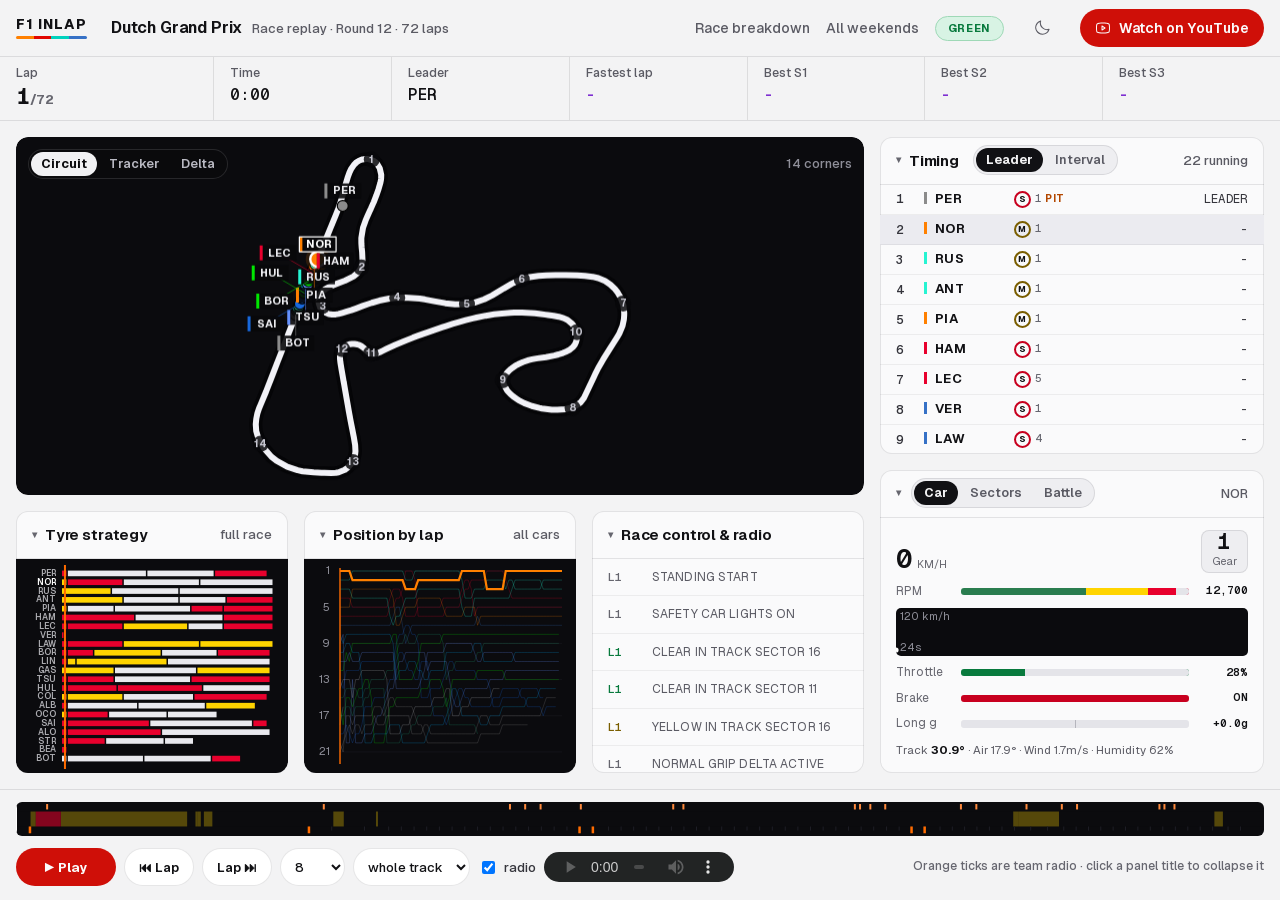
==== commit badff079: "site: 2026-11-20 11:28 UTC" ====
--- a/replay/dashboard.html
+++ b/replay/dashboard.html
@@ -428,6 +428,44 @@
   button.pl:hover{background:var(--signal-hover);opacity:1}
   .seg,.seg button{border-radius:var(--r-pill)}
 
+
+  /* ============ SPACING PASS (20 Nov 2026) =============================================
+     One 16px gutter shared by the nav, the stats strip, the panels and the footer, so every
+     left edge lines up; inside panels everything sits on a 4px scale. */
+  header{border-bottom:0}
+  .stats{grid-template-columns:1.2fr repeat(6,minmax(0,1fr))}
+  .st{padding:10px 16px 12px}
+  .st s{margin-bottom:6px}
+  .st b{line-height:1.1}
+  main{padding:16px;gap:16px}
+  #right,#bottom{gap:16px}
+  .panel>h2{padding:0 16px;min-height:48px;gap:12px}
+  .panel>h2::before{margin-right:-4px}
+  .panel.map>h2{padding:12px}
+  /* the tower is a TABLE: the telemetry ".row" flex rule also matched tr.row, which turned
+     every tower row into a flexbox (columns drifting row to row, broken row lines) */
+  tr.row{display:table-row;font-size:inherit;letter-spacing:0;color:inherit;gap:0}
+  #cls td{height:30px;padding:0 6px;vertical-align:middle}
+  #cls td:first-child{padding-left:16px;width:34px;text-align:left}
+  #cls td:last-child{padding-right:16px}
+  .bar{margin-right:8px}
+  #cls td.sec{padding:0 4px;width:auto}
+  #cls td.gap{min-width:58px}
+  @media (min-width:901px){main{grid-template-columns:minmax(0,1fr) 384px}}
+  .msg{padding:9px 16px;gap:12px;align-items:baseline}
+  .msg b{flex:0 0 32px}
+  #tel{padding:12px 16px 14px;gap:8px}
+  .pad{padding:12px 16px}
+  .tbig{margin-bottom:2px}
+  #wx{margin-top:2px}
+  footer{padding:12px 16px 14px}
+  .ctl{gap:8px;margin-top:12px;flex-wrap:nowrap}
+  .hint{white-space:nowrap;overflow:hidden;text-overflow:ellipsis;min-width:0;flex:1 1 auto;text-align:right}
+  @media (max-width:900px){
+    main{padding:12px;gap:12px} .st{padding:8px 12px 10px}
+    footer{padding:10px 12px 12px} .ctl{flex-wrap:wrap}
+  }
+
   @media (max-width:900px){
     body{overflow:auto}
     .stats{grid-template-columns:repeat(3,minmax(0,1fr))}
@@ -554,7 +592,7 @@
     <select id="focus" aria-label="Map focus"><option value="">whole track</option></select>
     <label class="cb"><input type="checkbox" id="autoradio" checked> radio</label>
     <audio id="au" controls preload="none"></audio>
-    <span class="hint">Tap the timeline to scrub (or focus it and use the arrow keys) · orange ticks are team radio · tap a panel title to collapse</span>
+    <span class="hint">Orange ticks are team radio · click a panel title to collapse it</span>
   </div>
 </footer>
 
@@ -1352,8 +1390,8 @@
 function drawStints(){
   const c=$('#stc'),g=c.getContext('2d');if(!c.width)return;g.clearRect(0,0,c.width,c.height);
   const S=D.stints||{},rows=order(now()).map(r=>r.code).filter(x=>S[x]);if(!rows.length)return;
-  const padT=12*dpr,h=(c.height-padT-6*dpr)/rows.length,LBL=30*dpr;
-  const padL=LBL+8*dpr,W=c.width-padL-8*dpr,fs=Math.max(8.5,Math.min(11,h/dpr*.92));
+  const padT=10*dpr,h=(c.height-padT-10*dpr)/rows.length,LBL=38*dpr;
+  const padL=LBL+8*dpr,W=c.width-padL-14*dpr,fs=Math.max(8.5,Math.min(11,h/dpr*.92));
   const COL={SOFT:'#e8002d',MEDIUM:'#ffd400',HARD:'#e9e9ee',INTERMEDIATE:'#22e07a',WET:'#3671c6'};
   g.font=`600 ${fs*dpr}px ${getComputedStyle(document.body).fontFamily}`;g.textBaseline='middle';
   rows.forEach((code,i)=>{const y=padT+i*h;
@@ -1366,12 +1404,12 @@
 
 function drawLapChart(){
   const c=$('#lcc'),g=c.getContext('2d');if(!c.width)return;g.clearRect(0,0,c.width,c.height);
-  const padL=24*dpr,padT=10*dpr,padB=8*dpr,W=c.width-padL-8*dpr,H=c.height-padT-padB,N=codes.length;
+  const padL=36*dpr,padT=12*dpr,padB=12*dpr,W=c.width-padL-14*dpr,H=c.height-padT-padB,N=codes.length;
   g.lineWidth=1*dpr;g.font=`${11*dpr}px ${getComputedStyle(document.body).fontFamily}`;
   g.textAlign='right';g.textBaseline='middle';
   for(let p=1;p<=N;p+=4){const y=padT+(p-1)/(N-1)*H;
-    g.strokeStyle='#141419';g.beginPath();g.moveTo(padL,y);g.lineTo(c.width-8*dpr,y);g.stroke();
-    g.fillStyle='#8f8f99';g.fillText(p,padL-3*dpr,y)}
+    g.strokeStyle='#141419';g.beginPath();g.moveTo(padL,y);g.lineTo(c.width-14*dpr,y);g.stroke();
+    g.fillStyle='#8f8f99';g.fillText(p,padL-10*dpr,y)}
   for(const code of codes){const L=D._laps[code];if(!L)continue;
     g.strokeStyle=code===sel?D.drivers[code].color:D.drivers[code].color+'3a';
     g.lineWidth=(code===sel?2.2:1)*dpr;g.beginPath();let st=false;
